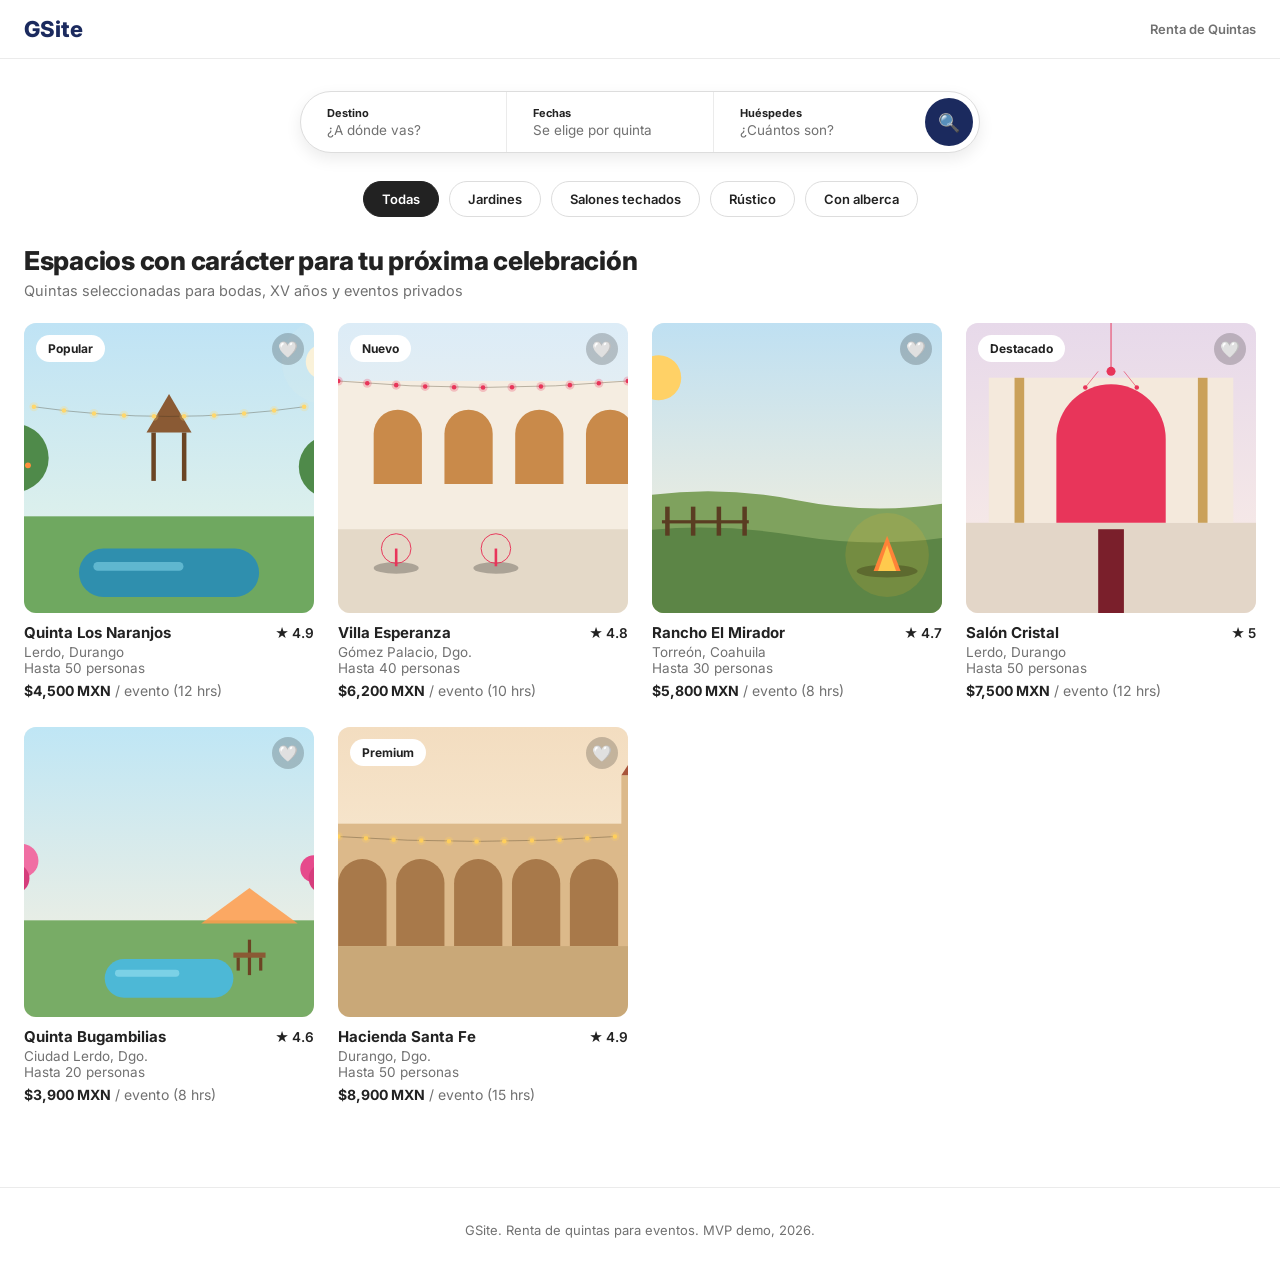
==== index.html @ a61a9512 "Add files via upload" ====
<!DOCTYPE html>
<html lang="es">
<head>
<meta charset="UTF-8">
<meta name="viewport" content="width=device-width, initial-scale=1.0">
<title>GSite | Renta de Quintas para Eventos</title>
<link rel="preconnect" href="https://fonts.googleapis.com">
<link rel="preconnect" href="https://fonts.gstatic.com" crossorigin>
<link href="https://fonts.googleapis.com/css2?family=Inter:wght@400;500;600;700;800&display=swap" rel="stylesheet">
<style>
  :root{
    --bg:#FFFFFF;
    --text:#222222;
    --text-muted:#717171;
    --accent:#1B2A5E;
    --accent-dark:#101A3D;
    --line:#EBEBEB;
    --line-strong:#DDDDDD;
    --radius:12px;
    --radius-full:999px;
    --shadow-sm:0 6px 16px rgba(0,0,0,0.08);
    --shadow-lg:0 10px 30px rgba(0,0,0,0.12);
    --font:'Inter', -apple-system, sans-serif;
  }
  *{box-sizing:border-box; margin:0; padding:0;}
  body{
    font-family:var(--font);
    color:var(--text);
    background:var(--bg);
    -webkit-font-smoothing:antialiased;
  }
  img{display:block; width:100%; object-fit:cover; background:#F2F2F2;}
  button{font-family:inherit; cursor:pointer; border:none; background:none; transition:all 0.2s ease;}
  a{text-decoration:none; color:inherit;}
  input,select{font-family:inherit;}

  /* ---------- HEADER ---------- */
  header{
    position:sticky; top:0; z-index:50;
    background:rgba(255,255,255,0.96);
    backdrop-filter:blur(8px);
    border-bottom:1px solid var(--line);
    padding:16px 24px;
    display:flex; align-items:center; justify-content:space-between;
  }
  .header-left{display:flex; align-items:center; gap:14px;}
  .back-btn{
    display:none;
    align-items:center; gap:6px;
    font-size:14px; font-weight:600;
    color:var(--text);
    padding:8px 12px;
    border-radius:var(--radius-full);
  }
  .back-btn:hover{background:#F7F7F7;}
  .back-btn.visible{display:flex;}
  .logo{
    font-size:22px; font-weight:800;
    color:var(--accent);
    cursor:pointer;
  }
  .header-actions{font-size:13px; font-weight:600; color:var(--text-muted);}

  /* ---------- SEARCH PILL (Hero) ---------- */
  .hero{padding:32px 24px 8px; display:flex; justify-content:center;}
  .search-pill{
    display:flex; align-items:stretch;
    background:var(--bg);
    border:1px solid var(--line-strong);
    border-radius:var(--radius-full);
    box-shadow:var(--shadow-sm);
    overflow:hidden;
    width:100%; max-width:680px;
    transition:box-shadow 0.2s ease;
  }
  .search-pill:hover{box-shadow:var(--shadow-lg);}
  .search-field{
    flex:1;
    display:flex; flex-direction:column; justify-content:center;
    gap:2px;
    padding:10px 26px;
    min-width:0;
  }
  .search-field + .search-field{border-left:1px solid var(--line);}
  .search-field label{font-size:11px; font-weight:700; color:var(--text);}
  .search-field input{
    border:none; outline:none; background:none;
    font-size:13.5px; color:var(--text-muted); width:100%;
  }
  .search-field input::placeholder{color:var(--text-muted);}
  .search-field .static-value{font-size:13.5px; color:var(--text-muted);}
  .search-btn{
    display:flex; align-items:center; justify-content:center;
    width:48px; height:48px;
    margin:6px;
    flex-shrink:0;
    background:var(--accent);
    color:#fff;
    border-radius:50%;
    font-size:18px;
  }
  .search-btn:hover{background:var(--accent-dark); transform:scale(1.05);}
  @media(max-width:640px){
    .search-pill{flex-direction:column; border-radius:var(--radius);}
    .search-field + .search-field{border-left:none; border-top:1px solid var(--line);}
    .search-btn{width:100%; border-radius:var(--radius); margin:8px;}
  }

  /* ---------- CATEGORY BAR ---------- */
  .category-bar{
    display:flex; gap:10px; flex-wrap:wrap; justify-content:center;
    padding:20px 24px 8px;
  }
  .chip{
    padding:9px 18px;
    border:1px solid var(--line-strong);
    border-radius:var(--radius-full);
    font-size:13px; font-weight:600;
    color:var(--text);
  }
  .chip:hover{border-color:var(--text);}
  .chip.active{background:var(--text); border-color:var(--text); color:#fff;}

  /* ---------- SUBHEADER ---------- */
  .subheader{max-width:1400px; margin:0 auto; padding:20px 24px 4px;}
  .subheader h1{font-size:26px; font-weight:800; letter-spacing:-0.01em;}
  .subheader p{color:var(--text-muted); font-size:14.5px; margin-top:6px;}

  /* ---------- CATALOG GRID ---------- */
  .catalog{
    display:grid;
    grid-template-columns:1fr;
    gap:28px 24px;
    padding:20px 24px 64px;
    max-width:1400px;
    margin:0 auto;
  }
  @media(min-width:640px){.catalog{grid-template-columns:repeat(2,1fr);}}
  @media(min-width:960px){.catalog{grid-template-columns:repeat(3,1fr);}}
  @media(min-width:1280px){.catalog{grid-template-columns:repeat(4,1fr);}}
  .empty-state{padding:60px 24px; text-align:center; color:var(--text-muted); font-size:15px; grid-column:1/-1;}

  .card{cursor:pointer;}
  .card-img-wrap{
    position:relative;
    width:100%;
    aspect-ratio:1/1;
    overflow:hidden;
    border-radius:var(--radius);
    background:#F2F2F2;
  }
  .card-img-wrap img{width:100%; height:100%; transition:transform 0.2s ease;}
  .card:hover .card-img-wrap img{transform:scale(1.05);}
  .card:hover .card-img-wrap{box-shadow:var(--shadow-sm);}
  .card-tag{
    position:absolute; top:12px; left:12px;
    background:#fff; color:var(--text);
    font-size:12px; font-weight:700;
    padding:6px 12px;
    border-radius:var(--radius-full);
  }
  .fav-btn{
    position:absolute; top:10px; right:10px;
    width:32px; height:32px;
    border-radius:50%;
    display:flex; align-items:center; justify-content:center;
    font-size:16px;
    background:rgba(0,0,0,0.2);
    color:#fff;
  }
  .fav-btn:hover{transform:scale(1.12);}
  .fav-btn.active{color:var(--accent);}

  .card-body{padding-top:10px;}
  .card-top-row{display:flex; justify-content:space-between; align-items:baseline; gap:8px;}
  .card-name{font-size:15px; font-weight:700; color:var(--text);}
  .card-rating{display:flex; align-items:center; gap:4px; font-size:13.5px; font-weight:600; color:var(--text); flex-shrink:0;}
  .card-location{color:var(--text-muted); font-size:13.5px; margin-top:2px;}
  .card-capacity{color:var(--text-muted); font-size:13.5px;}
  .card-price{margin-top:6px; font-size:14px; color:var(--text);}
  .card-price strong{font-weight:700;}
  .card-price .duration{color:var(--text-muted); font-weight:400;}

  /* ---------- DETAIL VIEW ---------- */
  .detail-view{display:none;}
  .detail-view.active{display:block;}
  .catalog-view.hidden{display:none;}

  .detail-title-row{
    max-width:1200px; margin:24px auto 0; padding:0 24px;
    display:flex; justify-content:space-between; align-items:flex-start; gap:16px; flex-wrap:wrap;
  }
  .detail-title-row h2{font-size:28px; font-weight:800; letter-spacing:-0.01em;}
  .detail-meta{display:flex; align-items:center; gap:6px; margin-top:8px; font-size:14px; color:var(--text);}
  .detail-meta .dot{color:var(--text-muted);}
  .detail-meta .location{text-decoration:underline;}
  .detail-fav-btn{
    display:flex; align-items:center; gap:6px;
    border:none; background:none;
    text-decoration:underline;
    font-size:14px; font-weight:600;
    padding:8px 6px;
  }

  /* ---------- BENTO GALLERY (1 grande + 4 chicas) ---------- */
  .gallery{max-width:1200px; margin:18px auto 0; padding:0 24px;}
  .gallery-grid{
    display:grid;
    grid-template-columns:1fr 1fr;
    grid-template-rows:repeat(2, 1fr);
    gap:8px;
    height:460px;
  }
  .gallery-main-tile{
    grid-row:1/3; grid-column:1;
    border-radius:var(--radius) 0 0 var(--radius);
  }
  .gallery-side-grid{
    grid-row:1/3; grid-column:2;
    display:grid;
    grid-template-columns:1fr 1fr;
    grid-template-rows:1fr 1fr;
    gap:8px;
  }
  .gallery-side-grid img:nth-child(2){border-radius:0 var(--radius) 0 0;}
  .gallery-side-grid img:nth-child(4){border-radius:0 0 var(--radius) 0;}
  .gallery-grid img{width:100%; height:100%; cursor:pointer; transition:filter 0.2s ease;}
  .gallery-grid img:hover{filter:brightness(0.92);}
  @media(max-width:800px){
    .gallery-grid{
      display:flex; height:auto; aspect-ratio:4/3;
      overflow-x:auto; scroll-snap-type:x mandatory; border-radius:var(--radius);
    }
    .gallery-side-grid{display:none;}
    .gallery-main-tile{width:100%; height:100%; border-radius:var(--radius);}
  }

  /* ---------- DETAIL CONTENT (60/35) ---------- */
  .detail-content{
    max-width:1200px; margin:0 auto;
    padding:32px 24px 70px;
    display:grid;
    grid-template-columns:1fr;
    gap:36px;
  }
  @media(min-width:900px){
    .detail-content{grid-template-columns:60% 35%; justify-content:space-between; align-items:start;}
  }

  .host-line{display:flex; align-items:center; gap:12px; font-size:15px; color:var(--text); font-weight:600;}
  .host-avatar{
    width:44px; height:44px; border-radius:50%;
    background:var(--accent); color:#fff;
    display:flex; align-items:center; justify-content:center;
    font-weight:700; font-size:16px; flex-shrink:0;
  }
  .capacity-line{color:var(--text); font-size:15px; margin-top:4px;}
  .detail-info hr{border:none; border-top:1px solid var(--line); margin:24px 0;}
  .detail-info .desc{font-size:15.5px; line-height:1.7; color:var(--text);}
  .amenities{display:grid; grid-template-columns:1fr 1fr; gap:16px 20px; margin-top:24px;}
  .amenity{display:flex; align-items:center; gap:10px; font-size:14.5px; color:var(--text);}
  .amenity .icon{font-size:18px;}

  /* ---------- BOOKING PANEL (sticky) ---------- */
  .booking-card{
    background:var(--bg);
    border:1px solid var(--line-strong);
    border-radius:var(--radius);
    box-shadow:var(--shadow-lg);
    padding:24px;
    position:sticky; top:96px;
  }
  .booking-price{font-size:22px; font-weight:700; color:var(--text);}
  .booking-price span{font-size:14px; font-weight:500; color:var(--text-muted);}

  .badge-row{display:flex; flex-wrap:wrap; gap:8px; margin-top:16px;}
  .info-badge{
    display:inline-flex; align-items:center; gap:6px;
    background:#F7F7F7;
    color:var(--text);
    padding:7px 12px;
    border-radius:var(--radius-full);
    font-size:13px; font-weight:600;
  }

  .booking-section-label{
    font-size:11px; font-weight:700; letter-spacing:0.02em;
    color:var(--text);
    margin-top:22px; margin-bottom:8px;
  }

  .date-row{
    display:flex;
    border:1px solid var(--line-strong);
    border-radius:var(--radius);
    overflow:hidden;
  }
  .date-field{flex:1; display:flex; flex-direction:column; gap:2px; padding:10px 14px;}
  .date-field + .date-field{border-left:1px solid var(--line-strong);}
  .date-field label{font-size:10px; font-weight:700; color:var(--text);}
  .date-field input, .date-field select{
    background:none; border:none; padding:0;
    font-size:14px; font-family:inherit; color:var(--text); width:100%;
  }
  .date-field input:focus, .date-field select:focus{outline:none;}

  .schedule-note{
    margin-top:14px; padding:14px;
    background:#F7F7F7;
    border-radius:var(--radius);
    font-size:13px; color:var(--text); line-height:1.55;
    display:none;
  }
  .schedule-note.visible{display:block;}
  .schedule-note strong{color:var(--text);}

  .reserve-btn{
    width:100%; margin-top:20px;
    background:var(--accent);
    color:#fff;
    font-size:16px; font-weight:700;
    padding:15px;
    border-radius:var(--radius);
  }
  .reserve-btn:hover{background:var(--accent-dark); transform:translateY(-1px);}
  .reserve-note{text-align:center; margin-top:12px; font-size:12.5px; color:var(--text-muted);}

  .error-msg{color:var(--accent-dark); font-size:13px; font-weight:600; margin-top:12px; display:none;}
  .error-msg.visible{display:block;}

  .breakdown{margin-top:20px; padding-top:18px; border-top:1px solid var(--line); font-size:14px; display:none;}
  .breakdown.visible{display:block;}
  .breakdown-row{display:flex; justify-content:space-between; margin-bottom:10px; color:var(--text-muted);}
  .breakdown-row.total{
    color:var(--text); font-weight:700; font-size:16px;
    border-top:1px solid var(--line); padding-top:14px; margin-top:4px;
  }

  /* ---------- CONFIRMATION MODAL ---------- */
  .modal-overlay{
    display:none; position:fixed; inset:0;
    background:rgba(0,0,0,0.5); z-index:100;
    align-items:center; justify-content:center; padding:20px;
  }
  .modal-overlay.active{display:flex;}
  .modal{
    background:var(--bg);
    border-radius:var(--radius);
    max-width:400px; width:100%;
    padding:36px 30px; text-align:center;
    box-shadow:var(--shadow-lg);
    animation:popIn .2s ease;
  }
  @keyframes popIn{from{opacity:0; transform:scale(0.95);} to{opacity:1; transform:scale(1);}}
  .modal .check-circle{
    width:56px; height:56px; border-radius:50%;
    background:rgba(27,42,94,0.1); color:var(--accent);
    font-size:24px; display:flex; align-items:center; justify-content:center;
    margin:0 auto 18px;
  }
  .modal h3{font-size:22px; font-weight:800; margin-bottom:10px;}
  .modal p{font-size:14px; color:var(--text-muted); margin-bottom:20px; line-height:1.5;}
  .modal-summary{background:#F7F7F7; border-radius:var(--radius); padding:16px 18px; text-align:left; font-size:14px; margin-bottom:22px;}
  .modal-summary div{display:flex; justify-content:space-between; padding:5px 0; color:var(--text-muted);}
  .modal-summary div strong{color:var(--text);}
  .modal-close-btn{width:100%; background:var(--accent); color:#fff; font-weight:700; padding:14px; border-radius:var(--radius); font-size:15px;}
  .modal-close-btn:hover{background:var(--accent-dark);}

  footer{text-align:center; padding:34px 20px; color:var(--text-muted); font-size:13px; border-top:1px solid var(--line); margin-top:20px;}
</style>
</head>
<body>

<header>
  <div class="header-left">
    <button class="back-btn" id="backBtn" onclick="showCatalog()">← <span>Volver</span></button>
    <div class="logo" onclick="showCatalog()">GSite</div>
  </div>
  <div class="header-actions">Renta de Quintas</div>
</header>

<!-- ===================== CATALOG VIEW ===================== -->
<div id="catalogView" class="catalog-view">
  <div class="hero">
    <div class="search-pill">
      <div class="search-field">
        <label>Destino</label>
        <input type="text" id="searchLocation" placeholder="¿A dónde vas?">
      </div>
      <div class="search-field">
        <label>Fechas</label>
        <span class="static-value">Se elige por quinta</span>
      </div>
      <div class="search-field">
        <label>Huéspedes</label>
        <input type="number" id="searchGuests" placeholder="¿Cuántos son?" min="1">
      </div>
      <button class="search-btn" onclick="applyFilters()">🔍</button>
    </div>
  </div>

  <div class="category-bar" id="categoryBar"></div>
  <div style="text-align:center; padding:0 24px;">
    <button id="clearFiltersBtn" onclick="clearFilters()" style="display:none; font-size:13px; font-weight:600; color:var(--text-muted); text-decoration:underline; padding:4px 10px;">Limpiar filtros ✕</button>
  </div>

  <div class="subheader">
    <h1>Espacios con carácter para tu próxima celebración</h1>
    <p>Quintas seleccionadas para bodas, XV años y eventos privados</p>
  </div>

  <div class="catalog" id="catalogGrid"></div>
</div>

<!-- ===================== DETAIL VIEW ===================== -->
<div id="detailView" class="detail-view">
  <div class="detail-title-row">
    <div>
      <h2 id="detailName"></h2>
      <div class="detail-meta">
        <span id="detailRating"></span>
        <span class="dot">·</span>
        <span class="location" id="detailLocation"></span>
      </div>
    </div>
    <button class="detail-fav-btn" id="detailFavBtn" onclick="toggleFavorite(currentQuinta.id, event)">
      <span id="detailFavIcon">🤍</span> Guardar
    </button>
  </div>

  <div class="gallery">
    <div class="gallery-grid" id="galleryGrid"></div>
  </div>

  <div class="detail-content">
    <div class="detail-info">
      <div class="host-line">
        <div class="host-avatar" id="hostAvatar"></div>
        <span id="hostName"></span>
      </div>
      <div class="capacity-line" id="detailCapacity"></div>
      <hr>
      <p class="desc" id="detailDesc"></p>
      <div class="amenities" id="detailAmenities"></div>
    </div>

    <div class="booking-card">
      <div class="booking-price"><span id="bookingPriceValue"></span> <span id="bookingDurationLabel">/ evento</span></div>

      <div class="badge-row">
        <div class="info-badge" id="capacityBadge"></div>
        <div class="info-badge" id="durationBadge"></div>
      </div>

      <div class="booking-section-label">FECHA Y HORA DE ENTRADA</div>
      <div class="date-row">
        <div class="date-field">
          <label>FECHA</label>
          <input type="date" id="eventDate">
        </div>
        <div class="date-field">
          <label>ENTRADA</label>
          <select id="checkinTime">
            <option value="">Elige</option>
            <option value="09:00">9:00 am</option>
            <option value="10:00">10:00 am</option>
            <option value="11:00">11:00 am</option>
            <option value="12:00">12:00 pm</option>
            <option value="13:00">1:00 pm</option>
            <option value="14:00">2:00 pm</option>
          </select>
        </div>
      </div>

      <div class="schedule-note" id="scheduleNote"></div>

      <div class="breakdown" id="breakdown">
        <div class="breakdown-row"><span>Entrada</span><span id="breakdownEntradaValue"></span></div>
        <div class="breakdown-row"><span>Salida estimada</span><span id="breakdownSalidaValue"></span></div>
        <div class="breakdown-row"><span>Capacidad</span><span id="breakdownCapValue"></span></div>
        <div class="breakdown-row total"><span>Total</span><span id="breakdownTotalValue"></span></div>
      </div>

      <p class="error-msg" id="errorMsg"></p>

      <button class="reserve-btn" id="reserveBtn" onclick="handleReserve()">Reservar</button>
      <p class="reserve-note">No se te cobrará todavía</p>
    </div>
  </div>
</div>

<footer>GSite. Renta de quintas para eventos. MVP demo, 2026.</footer>

<!-- ===================== CONFIRMATION MODAL ===================== -->
<div class="modal-overlay" id="modalOverlay">
  <div class="modal">
    <div class="check-circle">✓</div>
    <h3>¡Solicitud enviada!</h3>
    <p>Tu solicitud de reserva fue registrada. El anfitrión confirmará la disponibilidad pronto.</p>
    <div class="modal-summary" id="modalSummary"></div>
    <button class="modal-close-btn" onclick="closeModal()">Entendido</button>
  </div>
</div>

<script>
function svgDataUri(svg){
  return "data:image/svg+xml;utf8," + encodeURIComponent(svg);
}
function svgWrap(inner){
  return `<svg xmlns="http://www.w3.org/2000/svg" viewBox="0 0 1200 900">${inner}</svg>`;
}
function skyRect(c1, c2){
  const id = "sky" + Math.random().toString(36).slice(2,8);
  return `<defs><linearGradient id="${id}" x1="0" y1="0" x2="0" y2="1">
    <stop offset="0%" stop-color="${c1}"/><stop offset="100%" stop-color="${c2}"/>
  </linearGradient></defs><rect width="1200" height="900" fill="url(#${id})"/>`;
}
function moonGlow(cx, cy, color){
  return `<circle cx="${cx}" cy="${cy}" r="130" fill="${color}" opacity="0.08"/><circle cx="${cx}" cy="${cy}" r="55" fill="${color}" opacity="0.9"/>`;
}
function stringLights(x1,y1,x2,y2,sag,color,count){
  const midX = (x1+x2)/2, midY = Math.max(y1,y2)+sag;
  let bulbs = "";
  for(let i=0;i<=count;i++){
    const t = i/count;
    const x = (1-t)*(1-t)*x1 + 2*(1-t)*t*midX + t*t*x2;
    const y = (1-t)*(1-t)*y1 + 2*(1-t)*t*midY + t*t*y2;
    bulbs += `<circle cx="${x.toFixed(1)}" cy="${y.toFixed(1)}" r="7" fill="${color}"/><circle cx="${x.toFixed(1)}" cy="${y.toFixed(1)}" r="14" fill="${color}" opacity="0.25"/>`;
  }
  return `<path d="M${x1},${y1} Q${midX},${midY} ${x2},${y2}" stroke="#3a2f1a" stroke-width="2" fill="none" opacity="0.5"/>${bulbs}`;
}
function treeCanopy(cx, baseY, scale, canopy, fruit){
  return `<rect x="${cx-6*scale}" y="${baseY-140*scale}" width="${12*scale}" height="${140*scale}" fill="#3b2a1a"/>
    <circle cx="${cx}" cy="${baseY-175*scale}" r="${92*scale}" fill="${canopy}"/>
    ${fruit ? `<circle cx="${cx-32*scale}" cy="${baseY-185*scale}" r="${8*scale}" fill="${fruit}"/>
    <circle cx="${cx+36*scale}" cy="${baseY-155*scale}" r="${8*scale}" fill="${fruit}"/>
    <circle cx="${cx+4*scale}" cy="${baseY-215*scale}" r="${8*scale}" fill="${fruit}"/>` : ""}`;
}
function poolShape(x,y,w,h,color,reflect){
  return `<rect x="${x}" y="${y}" width="${w}" height="${h}" rx="${h/2}" fill="${color}"/>
    <rect x="${x+w*0.08}" y="${y+h*0.28}" width="${w*0.5}" height="${h*0.18}" rx="${h*0.09}" fill="${reflect}" opacity="0.5"/>`;
}
function archShape(x,y,w,h,color){
  return `<path d="M${x},${y+h} L${x},${y+h*0.35} A${w/2},${w/2} 0 0 1 ${x+w},${y+h*0.35} L${x+w},${y+h} Z" fill="${color}"/>`;
}
function bougainvillea(cx,baseY){
  return `<circle cx="${cx-30}" cy="${baseY-140}" r="42" fill="#e64a8c"/>
    <circle cx="${cx+22}" cy="${baseY-165}" r="52" fill="#f06ea3"/>
    <circle cx="${cx}" cy="${baseY-110}" r="46" fill="#d63d7c"/>`;
}
function fencePost(x,y){
  return `<rect x="${x}" y="${y-90}" width="14" height="90" fill="#5a3d22"/>`;
}

function sceneGarden(p){
  return svgWrap(`${skyRect(p.sky1,p.sky2)}${moonGlow(1080,120,'#fff3d6')}
    <rect x="0" y="600" width="1200" height="300" fill="${p.ground}"/>
    ${treeCanopy(120,620,1.15,p.foliage,'#ff8f3c')}
    ${treeCanopy(1100,630,1.05,p.foliage,'#ff8f3c')}
    <polygon points="530,340 670,340 600,220" fill="#8a5a34"/>
    <rect x="545" y="340" width="14" height="150" fill="#6b4423"/>
    <rect x="640" y="340" width="14" height="150" fill="#6b4423"/>
    ${stringLights(180,260,1020,260,60,p.accent,9)}
    ${poolShape(320,700,560,150,'#2f8fae','#8fe0f2')}`);
}
function sceneElegant(p){
  return svgWrap(`${skyRect(p.sky1,p.sky2)}
    <rect x="0" y="620" width="1200" height="280" fill="${p.ground}"/>
    <rect x="140" y="180" width="920" height="460" fill="${p.wall}"/>
    ${archShape(260,260,150,240,p.window)}
    ${archShape(480,260,150,240,p.window)}
    ${archShape(700,260,150,240,p.window)}
    ${archShape(920,260,150,240,p.window)}
    <ellipse cx="330" cy="760" rx="70" ry="18" fill="#000" opacity="0.25"/>
    <circle cx="330" cy="700" r="46" fill="none" stroke="${p.accent}" stroke-width="3"/>
    <rect x="326" y="700" width="8" height="55" fill="${p.accent}"/>
    <ellipse cx="640" cy="760" rx="70" ry="18" fill="#000" opacity="0.25"/>
    <circle cx="640" cy="700" r="46" fill="none" stroke="${p.accent}" stroke-width="3"/>
    <rect x="636" y="700" width="8" height="55" fill="${p.accent}"/>
    ${stringLights(150,180,1050,180,40,p.accent,10)}`);
}
function sceneRustic(p){
  return svgWrap(`${skyRect(p.sky1,p.sky2)}
    <circle cx="170" cy="170" r="70" fill="${p.sun}"/>
    <path d="M0,560 Q300,490 600,550 T1200,530 L1200,900 L0,900 Z" fill="${p.hill1}"/>
    <path d="M0,660 Q300,610 600,660 T1200,640 L1200,900 L0,900 Z" fill="${p.hill2}"/>
    ${fencePost(190,660)}${fencePost(270,660)}${fencePost(350,660)}${fencePost(430,660)}
    <rect x="180" y="612" width="270" height="10" fill="#5a3d22"/>
    <ellipse cx="880" cy="770" rx="95" ry="20" fill="#000" opacity="0.3"/>
    <polygon points="880,660 838,770 922,770" fill="#ff7a3c"/>
    <polygon points="880,690 852,770 908,770" fill="#ffce54"/>
    <circle cx="880" cy="720" r="130" fill="${p.accent}" opacity="0.15"/>`);
}
function sceneLuxury(p){
  return svgWrap(`${skyRect(p.sky1,p.sky2)}
    <rect x="0" y="620" width="1200" height="280" fill="${p.ground}"/>
    <rect x="220" y="170" width="760" height="450" fill="${p.wall}"/>
    ${archShape(430,220,340,400,p.accent)}
    <rect x="300" y="170" width="30" height="450" fill="${p.col}"/>
    <rect x="870" y="170" width="30" height="450" fill="${p.col}"/>
    <line x1="600" y1="0" x2="600" y2="140" stroke="${p.accent}" stroke-width="3"/>
    <circle cx="600" cy="150" r="14" fill="${p.accent}"/>
    <line x1="560" y1="150" x2="520" y2="200" stroke="${p.accent}" stroke-width="2"/><circle cx="520" cy="200" r="7" fill="${p.accent}"/>
    <line x1="640" y1="150" x2="680" y2="200" stroke="${p.accent}" stroke-width="2"/><circle cx="680" cy="200" r="7" fill="${p.accent}"/>
    <rect x="560" y="640" width="80" height="260" fill="#7a1f2b"/>`);
}
function sceneFamily(p){
  return svgWrap(`${skyRect(p.sky1,p.sky2)}
    <rect x="0" y="600" width="1200" height="300" fill="${p.ground}"/>
    ${bougainvillea(120,580)}${bougainvillea(1080,580)}
    ${poolShape(400,720,400,120,'#4db8d6','#a9ecf7')}
    <rect x="845" y="660" width="10" height="110" fill="#6b4423"/>
    <polygon points="700,610 1000,610 850,500" fill="${p.accent}" opacity="0.85"/>
    <rect x="800" y="700" width="100" height="16" fill="#8a5a34"/>
    <rect x="810" y="716" width="10" height="40" fill="#6b4423"/><rect x="880" y="716" width="10" height="40" fill="#6b4423"/>`);
}
function sceneHacienda(p){
  return svgWrap(`${skyRect(p.sky1,p.sky2)}
    <rect x="0" y="640" width="1200" height="260" fill="${p.ground}"/>
    <rect x="100" y="300" width="1000" height="380" fill="${p.wall}"/>
    ${archShape(150,380,150,300,p.archColor)}
    ${archShape(330,380,150,300,p.archColor)}
    ${archShape(510,380,150,300,p.archColor)}
    ${archShape(690,380,150,300,p.archColor)}
    ${archShape(870,380,150,300,p.archColor)}
    <rect x="1030" y="150" width="90" height="250" fill="${p.wall}"/>
    <polygon points="1030,150 1120,150 1075,80" fill="${p.roof}"/>
    <circle cx="1075" cy="200" r="14" fill="#2a1a10"/>
    ${stringLights(150,340,1010,340,30,p.accent,10)}`);
}

function makeImages(sceneFn, palettes){
  return palettes.map(p => svgDataUri(sceneFn(p)));
}

const gardenImgs = makeImages(sceneGarden, [
  {sky1:'#bfe3f5', sky2:'#eaf6e8', ground:'#6fa860', foliage:'#4f8a4a', accent:'#ffd76b'},
  {sky1:'#a9d8f0', sky2:'#f2f7e4', ground:'#79b168', foliage:'#5a9552', accent:'#ffcf5c'},
  {sky1:'#cfeafb', sky2:'#fdf6e3', ground:'#6aa25b', foliage:'#4c8347', accent:'#ffd76b'}
]);
const elegantImgs = makeImages(sceneElegant, [
  {sky1:'#dcecf7', sky2:'#fbf3e6', ground:'#e4d9c8', wall:'#f5ede1', window:'#c98a4a', accent:'#e8355a'},
  {sky1:'#cfe6f5', sky2:'#fbeee0', ground:'#ded1bd', wall:'#f0e6d6', window:'#b97a3e', accent:'#e8355a'}
]);
const rusticImgs = makeImages(sceneRustic, [
  {sky1:'#bfe0f2', sky2:'#fdf1d8', sun:'#ffd166', hill1:'#7fa25e', hill2:'#5c8546', accent:'#ffb627'},
  {sky1:'#a9d4ec', sky2:'#fde4c7', sun:'#ffb347', hill1:'#88a865', hill2:'#658c4d', accent:'#ff9d4d'},
  {sky1:'#cfe9f7', sky2:'#fff0d9', sun:'#ffdf91', hill1:'#769c54', hill2:'#547c3f', accent:'#ffcf5c'}
]);
const luxuryImgs = makeImages(sceneLuxury, [
  {sky1:'#e7d9ea', sky2:'#fbeee6', ground:'#e3d6c8', wall:'#f4e9dc', col:'#caa15a', accent:'#e8355a'},
  {sky1:'#ecdcf0', sky2:'#fcefe4', ground:'#e8dccf', wall:'#f6ede0', col:'#d1aa63', accent:'#e8355a'}
]);
const familyImgs = makeImages(sceneFamily, [
  {sky1:'#bfe6f5', sky2:'#fbf1de', ground:'#78ac66', accent:'#ff9d4d'},
  {sky1:'#d7ecf7', sky2:'#fdeee0', ground:'#82b56f', accent:'#ff7fa3'}
]);
const haciendaImgs = makeImages(sceneHacienda, [
  {sky1:'#f3ddc0', sky2:'#fbf1de', ground:'#c9a878', wall:'#dcb98a', archColor:'#a8794a', roof:'#a8543a', accent:'#ffcf5c'},
  {sky1:'#f6e6ca', sky2:'#fcf4e4', ground:'#c2a072', wall:'#d4ae7e', archColor:'#9c6f43', roof:'#994c33', accent:'#ffb84d'},
  {sky1:'#eed6e6', sky2:'#faeee1', ground:'#bd9d70', wall:'#cfa878', archColor:'#93683f', roof:'#8f472f', accent:'#ffd76b'}
]);

const quintas = [
  {
    id: 1,
    name: "Quinta Los Naranjos",
    host: "Familia Ramírez",
    category: ["jardin","alberca"],
    location: "Lerdo, Durango",
    price: 4500,
    capacity: 50,
    hours: 12,
    rating: 4.9,
    tag: "Popular",
    description: "Amplio jardín con alberca, palapa techada y capacidad para grandes celebraciones. Ideal para bodas, XV años y eventos corporativos al aire libre.",
    amenities: ["🏊 Alberca", "🎶 Sonido incluido", "🅿️ Estacionamiento", "🔥 Asador", "💡 Iluminación nocturna", "🚻 Baños dobles"],
    images: gardenImgs
  },
  {
    id: 2,
    name: "Villa Esperanza",
    host: "Anfitriona Lucía Torres",
    category: ["salon"],
    location: "Gómez Palacio, Dgo.",
    price: 6200,
    capacity: 40,
    hours: 10,
    rating: 4.8,
    tag: "Nuevo",
    description: "Salón techado con aire acondicionado, terraza exterior y cocina equipada. Perfecta para eventos formales durante todo el año.",
    amenities: ["❄️ A/C", "🍽️ Cocina equipada", "🅿️ Estacionamiento amplio", "🎤 Área de DJ", "🌳 Jardín", "🛡️ Seguridad"],
    images: elegantImgs
  },
  {
    id: 3,
    name: "Rancho El Mirador",
    host: "Familia Delgado",
    category: ["rustico"],
    location: "Torreón, Coahuila",
    price: 5800,
    capacity: 30,
    hours: 8,
    rating: 4.7,
    tag: "",
    description: "Espacio rústico rodeado de naturaleza, ideal para eventos temáticos campiranos. Cuenta con área de juegos infantiles y fogatero.",
    amenities: ["🐎 Área rústica", "👶 Juegos infantiles", "🔥 Fogatero", "🅿️ Estacionamiento", "🚻 Baños"],
    images: rusticImgs
  },
  {
    id: 4,
    name: "Salón Cristal",
    host: "Grupo Cristal Eventos",
    category: ["salon"],
    location: "Lerdo, Durango",
    price: 7500,
    capacity: 50,
    hours: 12,
    rating: 5.0,
    tag: "Destacado",
    description: "Salón de eventos de lujo con decoración elegante, capacidad para grupos grandes y servicio de valet parking disponible.",
    amenities: ["💎 Decoración incluida", "🚗 Valet parking", "❄️ A/C", "🎶 Sonido profesional", "🍾 Barra de bebidas"],
    images: luxuryImgs
  },
  {
    id: 5,
    name: "Quinta Bugambilias",
    host: "Anfitriona Marisol Peña",
    category: ["jardin","alberca"],
    location: "Ciudad Lerdo, Dgo.",
    price: 3900,
    capacity: 20,
    hours: 8,
    rating: 4.6,
    tag: "",
    description: "Ambiente familiar con amplio patio, alberca chica para niños y zona de asadores. Excelente para reuniones familiares y cumpleaños.",
    amenities: ["🏊 Alberca infantil", "🔥 Asadores", "🅿️ Estacionamiento", "🌳 Áreas verdes", "🚻 Baños"],
    images: familyImgs
  },
  {
    id: 6,
    name: "Hacienda Santa Fe",
    host: "Familia Santa Fe",
    category: ["jardin","salon"],
    location: "Durango, Dgo.",
    price: 8900,
    capacity: 50,
    hours: 15,
    rating: 4.9,
    tag: "Premium",
    description: "Hacienda histórica restaurada con jardines extensos, terraza panorámica y capacidad para eventos de gran escala.",
    amenities: ["🏛️ Arquitectura histórica", "🌅 Terraza panorámica", "🅿️ Estacionamiento VIP", "🎉 Salón principal", "🍽️ Servicio de banquetes"],
    images: haciendaImgs
  }
];
let currentQuinta = null;
let favorites = new Set();
let activeCategory = "todas";

const money = (n) => "$" + n.toLocaleString("es-MX") + " MXN";

const categories = [
  {key:"todas", label:"Todas"},
  {key:"jardin", label:"Jardines"},
  {key:"salon", label:"Salones techados"},
  {key:"rustico", label:"Rústico"},
  {key:"alberca", label:"Con alberca"}
];

/* ---------------- CATEGORY BAR ---------------- */
function renderCategoryBar(){
  const bar = document.getElementById("categoryBar");
  bar.innerHTML = categories.map(c => `
    <button class="chip ${c.key === activeCategory ? "active" : ""}" onclick="setCategory('${c.key}')">${c.label}</button>
  `).join("");
}

function setCategory(key){
  activeCategory = key;
  renderCategoryBar();
  renderCatalog();
}

function applyFilters(){
  renderCatalog();
}

function clearFilters(){
  document.getElementById("searchLocation").value = "";
  document.getElementById("searchGuests").value = "";
  activeCategory = "todas";
  renderCategoryBar();
  renderCatalog();
}

function updateClearFiltersVisibility(){
  const hasFilters =
    document.getElementById("searchLocation").value.trim() !== "" ||
    document.getElementById("searchGuests").value.trim() !== "" ||
    activeCategory !== "todas";
  document.getElementById("clearFiltersBtn").style.display = hasFilters ? "inline-block" : "none";
}

document.getElementById("searchLocation").addEventListener("input", applyFilters);
document.getElementById("searchGuests").addEventListener("input", applyFilters);

function getFilteredQuintas(){
  const locationQuery = document.getElementById("searchLocation").value.trim().toLowerCase();
  const guestsQuery = parseInt(document.getElementById("searchGuests").value, 10);

  return quintas.filter(q => {
    if (activeCategory !== "todas" && !q.category.includes(activeCategory)) return false;
    if (locationQuery && !q.location.toLowerCase().includes(locationQuery) && !q.name.toLowerCase().includes(locationQuery)) return false;
    if (guestsQuery && !isNaN(guestsQuery) && q.capacity < guestsQuery) return false;
    return true;
  });
}

/* ---------------- FAVORITES ---------------- */
function toggleFavorite(id, evt){
  if (evt) evt.stopPropagation();
  if (favorites.has(id)) favorites.delete(id);
  else favorites.add(id);
  renderCatalog();
  if (currentQuinta && currentQuinta.id === id) updateFavIcon();
}

function updateFavIcon(){
  document.getElementById("detailFavIcon").textContent = favorites.has(currentQuinta.id) ? "❤️" : "🤍";
}

/* ---------------- RENDER CATALOG ---------------- */
function renderCatalog(){
  updateClearFiltersVisibility();
  const grid = document.getElementById("catalogGrid");
  const list = getFilteredQuintas();

  if (list.length === 0){
    grid.innerHTML = `<div class="empty-state">No encontramos quintas con esos filtros. Prueba con otra búsqueda.</div>`;
    return;
  }

  grid.innerHTML = list.map(q => `
    <div class="card" onclick="openDetail(${q.id})">
      <div class="card-img-wrap">
        <img src="${q.images[0]}" alt="${q.name}">
        ${q.tag ? `<span class="card-tag">${q.tag}</span>` : ""}
        <button class="fav-btn ${favorites.has(q.id) ? "active" : ""}" onclick="toggleFavorite(${q.id}, event)">${favorites.has(q.id) ? "❤️" : "🤍"}</button>
      </div>
      <div class="card-body">
        <div class="card-top-row">
          <div class="card-name">${q.name}</div>
          <div class="card-rating">★ ${q.rating}</div>
        </div>
        <div class="card-location">${q.location}</div>
        <div class="card-capacity">Hasta ${q.capacity} personas</div>
        <div class="card-price"><strong>${money(q.price)}</strong> <span class="duration">/ evento (${q.hours} hrs)</span></div>
      </div>
    </div>
  `).join("");
}

/* ---------------- VIEW SWITCHING ---------------- */
function showCatalog(){
  document.getElementById("catalogView").classList.remove("hidden");
  document.getElementById("detailView").classList.remove("active");
  document.getElementById("backBtn").classList.remove("visible");
  window.scrollTo(0,0);
}

function openDetail(id){
  currentQuinta = quintas.find(q => q.id === id);

  document.getElementById("catalogView").classList.add("hidden");
  document.getElementById("detailView").classList.add("active");
  document.getElementById("backBtn").classList.add("visible");
  window.scrollTo(0,0);

  document.getElementById("detailName").textContent = currentQuinta.name;
  document.getElementById("detailRating").textContent = "★ " + currentQuinta.rating;
  document.getElementById("detailLocation").textContent = currentQuinta.location;
  document.getElementById("detailCapacity").textContent = "👥 Capacidad máxima: " + currentQuinta.capacity + " personas";
  document.getElementById("detailDesc").textContent = currentQuinta.description;
  document.getElementById("bookingPriceValue").textContent = money(currentQuinta.price);
  document.getElementById("capacityBadge").textContent = "👥 " + currentQuinta.capacity + " personas";
  document.getElementById("durationBadge").textContent = "⏱️ Renta de " + currentQuinta.hours + " horas";
  document.getElementById("hostName").textContent = "Anfitrión: " + currentQuinta.host;
  document.getElementById("hostAvatar").textContent = currentQuinta.host.charAt(0);
  updateFavIcon();

  document.getElementById("detailAmenities").innerHTML = currentQuinta.amenities.map(a => {
    const parts = a.split(" ");
    const icon = parts[0];
    const label = parts.slice(1).join(" ");
    return `<div class="amenity"><span class="icon">${icon}</span><span>${label}</span></div>`;
  }).join("");

  renderGallery();
  resetBookingForm();
}

/* ---------------- BENTO GALLERY (1 grande + 4 chicas) ---------------- */
function renderGallery(){
  const imgs = currentQuinta.images;
  // Repetimos las fotos disponibles (2-3) para llenar las 5 celdas del bento grid
  const tiles = [0,1,2,3,4].map(i => imgs[i % imgs.length]);

  document.getElementById("galleryGrid").innerHTML = `
    <img class="gallery-main-tile" src="${tiles[0]}" alt="${currentQuinta.name} - foto principal">
    <div class="gallery-side-grid">
      <img src="${tiles[1]}" alt="${currentQuinta.name} - foto 2">
      <img src="${tiles[2]}" alt="${currentQuinta.name} - foto 3">
      <img src="${tiles[3]}" alt="${currentQuinta.name} - foto 4">
      <img src="${tiles[4]}" alt="${currentQuinta.name} - foto 5">
    </div>
  `;
}

/* ---------------- BOOKING FORM ---------------- */
function resetBookingForm(){
  document.getElementById("eventDate").value = "";
  document.getElementById("checkinTime").value = "";
  document.getElementById("breakdown").classList.remove("visible");
  document.getElementById("scheduleNote").classList.remove("visible");
  document.getElementById("errorMsg").classList.remove("visible");
  document.getElementById("bookingDurationLabel").textContent = `/ evento (${currentQuinta.hours} hrs)`;

  const today = new Date().toISOString().split("T")[0];
  document.getElementById("eventDate").min = today;
}

document.getElementById("eventDate").addEventListener("change", updateBreakdown);
document.getElementById("checkinTime").addEventListener("change", updateBreakdown);

/* La renta no es por noche, es por un bloque fijo de horas que
   depende de cada quinta (currentQuinta.hours). A partir de la
   fecha + hora de entrada calculamos la hora de salida. */
function getExitDateTime(){
  const dateVal = document.getElementById("eventDate").value;
  const timeVal = document.getElementById("checkinTime").value;
  if (!dateVal || !timeVal) return null;

  const entry = new Date(dateVal + "T" + timeVal + ":00");
  const exit = new Date(entry.getTime() + currentQuinta.hours * 60 * 60 * 1000);
  return { entry, exit };
}

function updateBreakdown(){
  const range = getExitDateTime();
  const breakdownEl = document.getElementById("breakdown");
  const noteEl = document.getElementById("scheduleNote");
  const errorEl = document.getElementById("errorMsg");
  errorEl.classList.remove("visible");

  if (range){
    const { entry, exit } = range;
    const crossesDay = exit.getDate() !== entry.getDate() || exit.getMonth() !== entry.getMonth();

    noteEl.innerHTML = `Entras el <strong>${formatDate(document.getElementById("eventDate").value)}</strong> a las <strong>${formatTime(entry)}</strong> y tendrías que salir a las <strong>${formatTime(exit)}</strong>${crossesDay ? " del día siguiente" : ""} (renta de ${currentQuinta.hours} horas).`;
    noteEl.classList.add("visible");

    document.getElementById("breakdownEntradaValue").textContent = `${formatDate(document.getElementById("eventDate").value)}, ${formatTime(entry)}`;
    document.getElementById("breakdownSalidaValue").textContent = `${formatTime(exit)}${crossesDay ? " (+1 día)" : ""}`;
    document.getElementById("breakdownCapValue").textContent = `${currentQuinta.capacity} personas`;
    document.getElementById("breakdownTotalValue").textContent = money(currentQuinta.price);
    breakdownEl.classList.add("visible");
  } else {
    breakdownEl.classList.remove("visible");
    noteEl.classList.remove("visible");
  }
}

function handleReserve(){
  const range = getExitDateTime();
  const errorEl = document.getElementById("errorMsg");

  if (!range){
    errorEl.textContent = "Selecciona la fecha del evento y la hora de entrada.";
    errorEl.classList.add("visible");
    return;
  }

  errorEl.classList.remove("visible");
  const { entry, exit } = range;
  const crossesDay = exit.getDate() !== entry.getDate() || exit.getMonth() !== entry.getMonth();

  document.getElementById("modalSummary").innerHTML = `
    <div><span>Quinta</span><strong>${currentQuinta.name}</strong></div>
    <div><span>Capacidad</span><strong>${currentQuinta.capacity} personas</strong></div>
    <div><span>Fecha</span><strong>${formatDate(document.getElementById("eventDate").value)}</strong></div>
    <div><span>Entrada</span><strong>${formatTime(entry)}</strong></div>
    <div><span>Salida</span><strong>${formatTime(exit)}${crossesDay ? " (+1 día)" : ""}</strong></div>
    <div><span>Duración</span><strong>${currentQuinta.hours} horas</strong></div>
    <div><span>Total</span><strong>${money(currentQuinta.price)}</strong></div>
  `;
  document.getElementById("modalOverlay").classList.add("active");
}

function formatDate(dateStr){
  const d = new Date(dateStr + "T00:00:00");
  return d.toLocaleDateString("es-MX", { day: "numeric", month: "short", year: "numeric" });
}

function formatTime(date){
  return date.toLocaleTimeString("es-MX", { hour: "numeric", minute: "2-digit", hour12: true });
}

function closeModal(){
  document.getElementById("modalOverlay").classList.remove("active");
}

/* ---------------- INIT ---------------- */
renderCategoryBar();
renderCatalog();
</script>

</body>
</html>
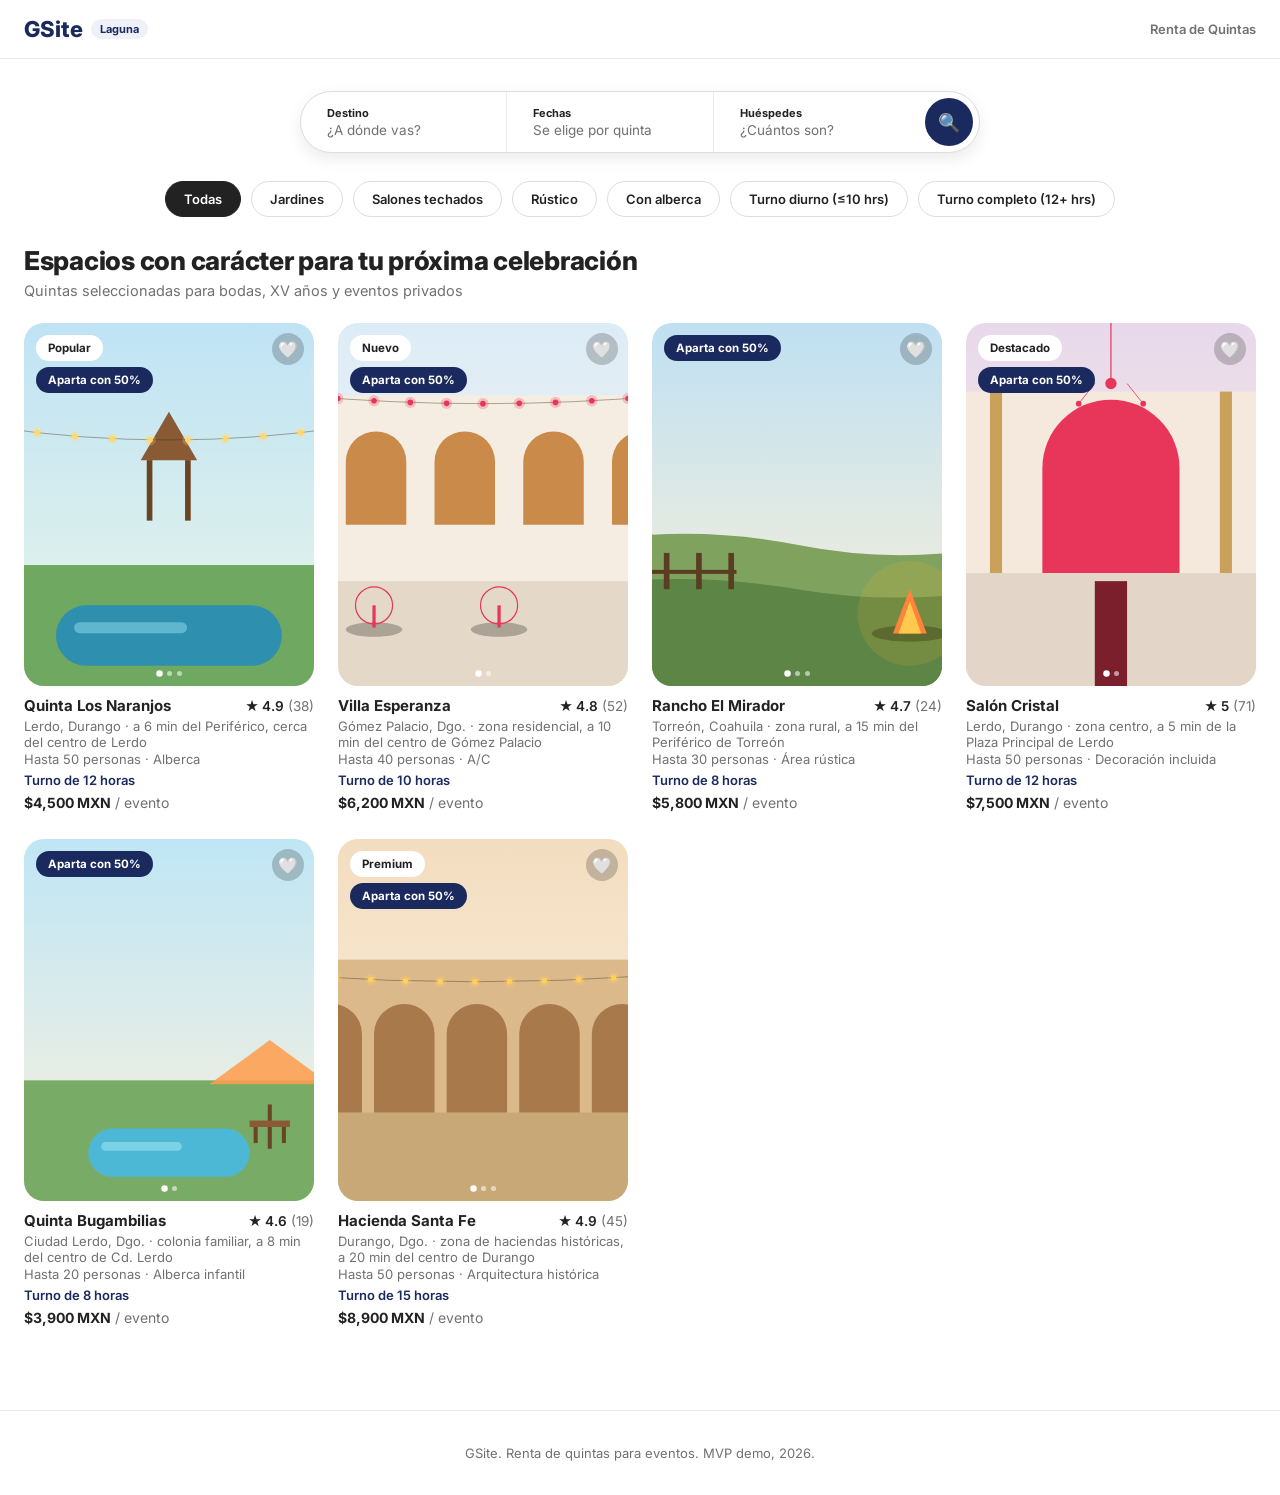
==== commit 11c8a67f: "Add files via upload" ====
--- a/index.html
+++ b/index.html
@@ -16,7 +16,7 @@
     --accent-dark:#101A3D;
     --line:#EBEBEB;
     --line-strong:#DDDDDD;
-    --radius:12px;
+    --radius:20px;
     --radius-full:999px;
     --shadow-sm:0 6px 16px rgba(0,0,0,0.08);
     --shadow-lg:0 10px 30px rgba(0,0,0,0.12);
@@ -58,6 +58,14 @@
     font-size:22px; font-weight:800;
     color:var(--accent);
     cursor:pointer;
+    display:flex; align-items:center; gap:8px;
+  }
+  .logo-tag{
+    font-size:11px; font-weight:700;
+    color:var(--accent);
+    background:#EEF1F8;
+    padding:3px 9px;
+    border-radius:var(--radius-full);
   }
   .header-actions{font-size:13px; font-weight:600; color:var(--text-muted);}
 
@@ -144,7 +152,7 @@
   .card-img-wrap{
     position:relative;
     width:100%;
-    aspect-ratio:1/1;
+    aspect-ratio:4/5;
     overflow:hidden;
     border-radius:var(--radius);
     background:#F2F2F2;
@@ -152,15 +160,19 @@
   .card-img-wrap img{width:100%; height:100%; transition:transform 0.2s ease;}
   .card:hover .card-img-wrap img{transform:scale(1.05);}
   .card:hover .card-img-wrap{box-shadow:var(--shadow-sm);}
+  .card-badges{
+    position:absolute; top:12px; left:12px; z-index:2;
+    display:flex; flex-direction:column; gap:6px; align-items:flex-start;
+  }
   .card-tag{
-    position:absolute; top:12px; left:12px;
     background:#fff; color:var(--text);
-    font-size:12px; font-weight:700;
+    font-size:11.5px; font-weight:700;
     padding:6px 12px;
     border-radius:var(--radius-full);
   }
+  .card-tag-deposit{background:var(--accent); color:#fff;}
   .fav-btn{
-    position:absolute; top:10px; right:10px;
+    position:absolute; top:10px; right:10px; z-index:2;
     width:32px; height:32px;
     border-radius:50%;
     display:flex; align-items:center; justify-content:center;
@@ -171,12 +183,28 @@
   .fav-btn:hover{transform:scale(1.12);}
   .fav-btn.active{color:var(--accent);}
 
+  .card-dots{
+    position:absolute; bottom:10px; left:0; right:0; z-index:2;
+    display:flex; justify-content:center; gap:5px;
+  }
+  .card-dots .dot{
+    width:5px; height:5px; border-radius:50%;
+    background:rgba(255,255,255,0.55);
+    transition:background 0.15s ease, transform 0.15s ease;
+  }
+  .card-dots .dot.active{background:#fff; transform:scale(1.3);}
+
   .card-body{padding-top:10px;}
   .card-top-row{display:flex; justify-content:space-between; align-items:baseline; gap:8px;}
   .card-name{font-size:15px; font-weight:700; color:var(--text);}
   .card-rating{display:flex; align-items:center; gap:4px; font-size:13.5px; font-weight:600; color:var(--text); flex-shrink:0;}
-  .card-location{color:var(--text-muted); font-size:13.5px; margin-top:2px;}
-  .card-capacity{color:var(--text-muted); font-size:13.5px;}
+  .card-rating .count{color:var(--text-muted); font-weight:400;}
+  .card-location{color:var(--text-muted); font-size:13px; margin-top:3px;}
+  .card-capacity{color:var(--text-muted); font-size:13px; margin-top:1px;}
+  .card-turno{
+    color:var(--accent); font-size:13px; font-weight:600;
+    margin-top:5px;
+  }
   .card-price{margin-top:6px; font-size:14px; color:var(--text);}
   .card-price strong{font-weight:700;}
   .card-price .duration{color:var(--text-muted); font-weight:400;}
@@ -202,37 +230,49 @@
     padding:8px 6px;
   }
 
-  /* ---------- BENTO GALLERY (1 grande + 4 chicas) ---------- */
+  /* ---------- GALLERY (foto grande + miniaturas) ---------- */
   .gallery{max-width:1200px; margin:18px auto 0; padding:0 24px;}
-  .gallery-grid{
-    display:grid;
-    grid-template-columns:1fr 1fr;
-    grid-template-rows:repeat(2, 1fr);
-    gap:8px;
-    height:460px;
-  }
-  .gallery-main-tile{
-    grid-row:1/3; grid-column:1;
-    border-radius:var(--radius) 0 0 var(--radius);
-  }
-  .gallery-side-grid{
-    grid-row:1/3; grid-column:2;
-    display:grid;
-    grid-template-columns:1fr 1fr;
-    grid-template-rows:1fr 1fr;
-    gap:8px;
-  }
-  .gallery-side-grid img:nth-child(2){border-radius:0 var(--radius) 0 0;}
-  .gallery-side-grid img:nth-child(4){border-radius:0 0 var(--radius) 0;}
-  .gallery-grid img{width:100%; height:100%; cursor:pointer; transition:filter 0.2s ease;}
-  .gallery-grid img:hover{filter:brightness(0.92);}
-  @media(max-width:800px){
-    .gallery-grid{
-      display:flex; height:auto; aspect-ratio:4/3;
-      overflow-x:auto; scroll-snap-type:x mandatory; border-radius:var(--radius);
-    }
-    .gallery-side-grid{display:none;}
-    .gallery-main-tile{width:100%; height:100%; border-radius:var(--radius);}
+  .gallery-main-photo{
+    position:relative;
+    width:100%;
+    aspect-ratio:16/9;
+    overflow:hidden;
+    border-radius:28px;
+    background:#F2F2F2;
+  }
+  .gallery-main-photo img{width:100%; height:100%; transition:transform 0.3s ease;}
+  .photo-badge{
+    position:absolute; z-index:2;
+    background:rgba(255,255,255,0.94);
+    color:var(--text);
+    font-size:12px; font-weight:700;
+    padding:7px 13px;
+    border-radius:var(--radius-full);
+  }
+  .photo-badge-host{top:16px; left:16px;}
+  .photo-badge-capacity{bottom:16px; left:16px; background:rgba(0,0,0,0.55); color:#fff;}
+  .photo-counter{
+    position:absolute; bottom:16px; right:16px; z-index:2;
+    background:rgba(0,0,0,0.55); color:#fff;
+    font-size:12px; font-weight:600;
+    padding:6px 12px;
+    border-radius:var(--radius-full);
+  }
+  .gallery-thumbs{
+    display:flex; gap:10px; margin-top:12px;
+    overflow-x:auto;
+  }
+  .gallery-thumbs img{
+    width:88px; height:66px; flex-shrink:0;
+    border-radius:14px;
+    cursor:pointer;
+    opacity:0.55;
+    transition:opacity 0.2s ease, transform 0.2s ease;
+  }
+  .gallery-thumbs img:hover{opacity:0.85;}
+  .gallery-thumbs img.active{opacity:1; transform:scale(1.03);}
+  @media(max-width:700px){
+    .gallery-main-photo{aspect-ratio:4/3; border-radius:20px;}
   }
 
   /* ---------- DETAIL CONTENT (60/35) ---------- */
@@ -254,12 +294,40 @@
     display:flex; align-items:center; justify-content:center;
     font-weight:700; font-size:16px; flex-shrink:0;
   }
+  .host-sub{font-size:13px; color:var(--text-muted); font-weight:400; margin-top:2px;}
+  .verified-badge{color:var(--accent); font-weight:700;}
   .capacity-line{color:var(--text); font-size:15px; margin-top:4px;}
   .detail-info hr{border:none; border-top:1px solid var(--line); margin:24px 0;}
   .detail-info .desc{font-size:15.5px; line-height:1.7; color:var(--text);}
-  .amenities{display:grid; grid-template-columns:1fr 1fr; gap:16px 20px; margin-top:24px;}
+
+  .specs-row{display:flex; flex-wrap:wrap; gap:8px; margin-top:16px;}
+  .spec-pill{
+    background:#F7F7F7; color:var(--text);
+    font-size:12.5px; font-weight:600;
+    padding:7px 13px;
+    border-radius:var(--radius-full);
+  }
+
+  .section-title{font-size:16px; font-weight:800; margin-bottom:12px;}
+  .amenities-header{display:flex; justify-content:space-between; align-items:baseline; margin-top:24px;}
+  .amenities-count{font-size:13px; color:var(--text-muted); font-weight:600;}
+  .amenities{display:grid; grid-template-columns:1fr 1fr; gap:16px 20px; margin-top:16px;}
   .amenity{display:flex; align-items:center; gap:10px; font-size:14.5px; color:var(--text);}
   .amenity .icon{font-size:18px;}
+
+  .rules-box{
+    background:#F7F7F7;
+    border-radius:20px;
+    padding:18px 20px;
+  }
+  .rule-item{display:flex; gap:10px; font-size:13.5px; color:var(--text); line-height:1.5;}
+  .rule-item + .rule-item{margin-top:10px;}
+  .rule-item .icon{flex-shrink:0;}
+  .rules-note{font-size:11.5px; color:var(--text-muted); margin-top:12px; line-height:1.5;}
+
+  .location-note{font-size:14.5px; color:var(--text-muted); margin-bottom:14px;}
+  .map-embed{border-radius:20px; overflow:hidden; border:1px solid var(--line);}
+  .map-embed iframe{width:100%; height:220px; border:none; display:block;}
 
   /* ---------- BOOKING PANEL (sticky) ---------- */
   .booking-card{
@@ -291,23 +359,21 @@
 
   .date-row{
     display:flex;
-    border:1px solid var(--line-strong);
-    border-radius:var(--radius);
-    overflow:hidden;
-  }
-  .date-field{flex:1; display:flex; flex-direction:column; gap:2px; padding:10px 14px;}
-  .date-field + .date-field{border-left:1px solid var(--line-strong);}
-  .date-field label{font-size:10px; font-weight:700; color:var(--text);}
+    gap:20px;
+  }
+  .date-field{flex:1; display:flex; flex-direction:column; gap:6px; padding:0;}
+  .date-field label{font-size:10px; font-weight:700; color:var(--text-muted); letter-spacing:0.03em; text-transform:uppercase;}
   .date-field input, .date-field select{
-    background:none; border:none; padding:0;
+    background:none; border:none; border-bottom:1.5px solid var(--line-strong); padding:0 0 8px;
     font-size:14px; font-family:inherit; color:var(--text); width:100%;
-  }
-  .date-field input:focus, .date-field select:focus{outline:none;}
+    transition:border-color 0.2s ease;
+  }
+  .date-field input:focus, .date-field select:focus{outline:none; border-bottom-color:var(--accent);}
 
   .schedule-note{
-    margin-top:14px; padding:14px;
+    margin-top:16px; padding:14px 16px;
     background:#F7F7F7;
-    border-radius:var(--radius);
+    border-radius:16px;
     font-size:13px; color:var(--text); line-height:1.55;
     display:none;
   }
@@ -320,7 +386,7 @@
     color:#fff;
     font-size:16px; font-weight:700;
     padding:15px;
-    border-radius:var(--radius);
+    border-radius:var(--radius-full);
   }
   .reserve-btn:hover{background:var(--accent-dark); transform:translateY(-1px);}
   .reserve-note{text-align:center; margin-top:12px; font-size:12.5px; color:var(--text-muted);}
@@ -363,18 +429,42 @@
   .modal-summary{background:#F7F7F7; border-radius:var(--radius); padding:16px 18px; text-align:left; font-size:14px; margin-bottom:22px;}
   .modal-summary div{display:flex; justify-content:space-between; padding:5px 0; color:var(--text-muted);}
   .modal-summary div strong{color:var(--text);}
-  .modal-close-btn{width:100%; background:var(--accent); color:#fff; font-weight:700; padding:14px; border-radius:var(--radius); font-size:15px;}
+  .modal-close-btn{width:100%; background:var(--accent); color:#fff; font-weight:700; padding:14px; border-radius:var(--radius-full); font-size:15px;}
   .modal-close-btn:hover{background:var(--accent-dark);}
 
   footer{text-align:center; padding:34px 20px; color:var(--text-muted); font-size:13px; border-top:1px solid var(--line); margin-top:20px;}
+
+  /* ---------- LOADING SCREEN ---------- */
+  #loadingScreen{
+    position:fixed; inset:0; z-index:9999;
+    background:var(--bg);
+    display:flex; align-items:center; justify-content:center;
+    transition:opacity 0.6s ease, visibility 0.6s ease;
+  }
+  #loadingScreen.hide{opacity:0; visibility:hidden; pointer-events:none;}
+  .loading-logo{
+    font-size:42px; font-weight:800;
+    color:var(--accent);
+    letter-spacing:-0.01em;
+    animation:loadingPulse 1.4s ease-in-out infinite;
+  }
+  @keyframes loadingPulse{
+    0%, 100%{opacity:1; transform:scale(1);}
+    50%{opacity:0.5; transform:scale(0.97);}
+  }
 </style>
 </head>
 <body>
 
+<div id="loadingScreen">
+  <div class="loading-logo">GSite</div>
+</div>
+
+
 <header>
   <div class="header-left">
     <button class="back-btn" id="backBtn" onclick="showCatalog()">← <span>Volver</span></button>
-    <div class="logo" onclick="showCatalog()">GSite</div>
+    <div class="logo" onclick="showCatalog()">GSite <span class="logo-tag">Laguna</span></div>
   </div>
   <div class="header-actions">Renta de Quintas</div>
 </header>
@@ -429,19 +519,46 @@
   </div>
 
   <div class="gallery">
-    <div class="gallery-grid" id="galleryGrid"></div>
+    <div class="gallery-main-photo">
+      <img id="galleryMainImg" src="" alt="Foto principal de la quinta">
+      <span class="photo-badge photo-badge-host">✓ Anfitrión verificado</span>
+      <span class="photo-badge photo-badge-capacity" id="galleryCapacityBadge"></span>
+      <span class="photo-counter" id="galleryCounter"></span>
+    </div>
+    <div class="gallery-thumbs" id="galleryThumbs"></div>
   </div>
 
   <div class="detail-content">
     <div class="detail-info">
       <div class="host-line">
         <div class="host-avatar" id="hostAvatar"></div>
-        <span id="hostName"></span>
+        <div>
+          <div id="hostName"></div>
+          <div class="host-sub"><span class="verified-badge">✓</span> Anfitrión verificado · Responde en ~15 min</div>
+        </div>
       </div>
       <div class="capacity-line" id="detailCapacity"></div>
       <hr>
       <p class="desc" id="detailDesc"></p>
+      <div class="specs-row" id="detailSpecs"></div>
+
+      <div class="amenities-header">
+        <div class="section-title" style="margin-bottom:0;">Lo que ofrece este espacio</div>
+        <span class="amenities-count" id="amenitiesCount"></span>
+      </div>
       <div class="amenities" id="detailAmenities"></div>
+
+      <hr>
+      <div class="section-title">Reglas y normativa de <span id="rulesCity"></span></div>
+      <div class="rules-box">
+        <div id="detailRules"></div>
+        <p class="rules-note">Reglas de ejemplo — antes de publicar, confirma la normativa real de cada municipio y quinta.</p>
+      </div>
+
+      <hr>
+      <div class="section-title">Ubicación y accesos</div>
+      <p class="location-note" id="detailLocationNote"></p>
+      <div class="map-embed" id="detailMapEmbed"></div>
     </div>
 
     <div class="booking-card">
@@ -450,6 +567,7 @@
       <div class="badge-row">
         <div class="info-badge" id="capacityBadge"></div>
         <div class="info-badge" id="durationBadge"></div>
+        <div class="info-badge" id="depositBadge">💳 Aparta con 50%</div>
       </div>
 
       <div class="booking-section-label">FECHA Y HORA DE ENTRADA</div>
@@ -474,6 +592,18 @@
 
       <div class="schedule-note" id="scheduleNote"></div>
 
+      <div class="booking-section-label">TUS DATOS</div>
+      <div class="date-row">
+        <div class="date-field">
+          <label>NOMBRE</label>
+          <input type="text" id="clientName" placeholder="Tu nombre">
+        </div>
+        <div class="date-field">
+          <label>TELÉFONO</label>
+          <input type="tel" id="clientPhone" placeholder="10 dígitos">
+        </div>
+      </div>
+
       <div class="breakdown" id="breakdown">
         <div class="breakdown-row"><span>Entrada</span><span id="breakdownEntradaValue"></span></div>
         <div class="breakdown-row"><span>Salida estimada</span><span id="breakdownSalidaValue"></span></div>
@@ -495,12 +625,30 @@
 <div class="modal-overlay" id="modalOverlay">
   <div class="modal">
     <div class="check-circle">✓</div>
-    <h3>¡Solicitud enviada!</h3>
-    <p>Tu solicitud de reserva fue registrada. El anfitrión confirmará la disponibilidad pronto.</p>
+    <h3>¡Fecha apartada!</h3>
+    <p>Tu reserva quedó registrada y el horario bloqueado para esa quinta. Te contactaremos para confirmar el pago.</p>
     <div class="modal-summary" id="modalSummary"></div>
     <button class="modal-close-btn" onclick="closeModal()">Entendido</button>
   </div>
 </div>
+
+<!-- Firebase (compat SDK, sin necesidad de build tools) -->
+<script src="https://www.gstatic.com/firebasejs/10.13.0/firebase-app-compat.js"></script>
+<script src="https://www.gstatic.com/firebasejs/10.13.0/firebase-firestore-compat.js"></script>
+<script>
+  // TODO: reemplaza esto con la config real de tu proyecto de Firebase
+  // (la sacas en Firebase Console > Configuración del proyecto > tus apps)
+  const firebaseConfig = {
+    apiKey: "TU_API_KEY",
+    authDomain: "TU_PROYECTO.firebaseapp.com",
+    projectId: "TU_PROYECTO",
+    storageBucket: "TU_PROYECTO.appspot.com",
+    messagingSenderId: "TU_SENDER_ID",
+    appId: "TU_APP_ID"
+  };
+  firebase.initializeApp(firebaseConfig);
+  const db = firebase.firestore();
+</script>
 
 <script>
 function svgDataUri(svg){
@@ -665,6 +813,9 @@
   {
     id: 1,
     name: "Quinta Los Naranjos",
+    reviewCount: 38,
+    reference: "a 6 min del Periférico, cerca del centro de Lerdo",
+    specs: ["Alberca con chapoteadero", "Palapa techada 90m²", "Jardín empastado 300m²", "Circuito cerrado 24/7"],
     host: "Familia Ramírez",
     category: ["jardin","alberca"],
     location: "Lerdo, Durango",
@@ -680,6 +831,9 @@
   {
     id: 2,
     name: "Villa Esperanza",
+    reviewCount: 52,
+    reference: "zona residencial, a 10 min del centro de Gómez Palacio",
+    specs: ["Salón con A/C 20T", "Terraza cubierta 60m²", "Cocina equipada completa", "Estacionamiento techado"],
     host: "Anfitriona Lucía Torres",
     category: ["salon"],
     location: "Gómez Palacio, Dgo.",
@@ -695,6 +849,9 @@
   {
     id: 3,
     name: "Rancho El Mirador",
+    reviewCount: 24,
+    reference: "zona rural, a 15 min del Periférico de Torreón",
+    specs: ["Terreno campirano 1,500m²", "Fogatero de piedra", "Corral y área de juegos", "Circuito cerrado"],
     host: "Familia Delgado",
     category: ["rustico"],
     location: "Torreón, Coahuila",
@@ -710,6 +867,9 @@
   {
     id: 4,
     name: "Salón Cristal",
+    reviewCount: 71,
+    reference: "zona centro, a 5 min de la Plaza Principal de Lerdo",
+    specs: ["Salón climatizado 25T", "Pista de baile iluminada", "Barra de bebidas incluida", "Valet parking"],
     host: "Grupo Cristal Eventos",
     category: ["salon"],
     location: "Lerdo, Durango",
@@ -725,6 +885,9 @@
   {
     id: 5,
     name: "Quinta Bugambilias",
+    reviewCount: 19,
+    reference: "colonia familiar, a 8 min del centro de Cd. Lerdo",
+    specs: ["Alberca infantil con chapoteadero", "Palapa chica 40m²", "Jardín 200m²", "Asadores techados"],
     host: "Anfitriona Marisol Peña",
     category: ["jardin","alberca"],
     location: "Ciudad Lerdo, Dgo.",
@@ -740,6 +903,9 @@
   {
     id: 6,
     name: "Hacienda Santa Fe",
+    reviewCount: 45,
+    reference: "zona de haciendas históricas, a 20 min del centro de Durango",
+    specs: ["Construcción de cantera s. XIX", "Terraza panorámica 150m²", "Jardines de 2,000m²", "Salón principal con candiles"],
     host: "Familia Santa Fe",
     category: ["jardin","salon"],
     location: "Durango, Dgo.",
@@ -754,6 +920,7 @@
   }
 ];
 let currentQuinta = null;
+let currentImageIndex = 0;
 let favorites = new Set();
 let activeCategory = "todas";
 
@@ -764,7 +931,9 @@
   {key:"jardin", label:"Jardines"},
   {key:"salon", label:"Salones techados"},
   {key:"rustico", label:"Rústico"},
-  {key:"alberca", label:"Con alberca"}
+  {key:"alberca", label:"Con alberca"},
+  {key:"turno-diurno", label:"Turno diurno (≤10 hrs)"},
+  {key:"turno-completo", label:"Turno completo (12+ hrs)"}
 ];
 
 /* ---------------- CATEGORY BAR ---------------- */
@@ -809,7 +978,9 @@
   const guestsQuery = parseInt(document.getElementById("searchGuests").value, 10);
 
   return quintas.filter(q => {
-    if (activeCategory !== "todas" && !q.category.includes(activeCategory)) return false;
+    if (activeCategory === "turno-diurno" && q.hours > 10) return false;
+    if (activeCategory === "turno-completo" && q.hours < 12) return false;
+    if (!["todas","turno-diurno","turno-completo"].includes(activeCategory) && !q.category.includes(activeCategory)) return false;
     if (locationQuery && !q.location.toLowerCase().includes(locationQuery) && !q.name.toLowerCase().includes(locationQuery)) return false;
     if (guestsQuery && !isNaN(guestsQuery) && q.capacity < guestsQuery) return false;
     return true;
@@ -840,24 +1011,43 @@
     return;
   }
 
-  grid.innerHTML = list.map(q => `
+  grid.innerHTML = list.map(q => {
+    const highlightAmenity = q.amenities[0].split(" ").slice(1).join(" ");
+    return `
     <div class="card" onclick="openDetail(${q.id})">
       <div class="card-img-wrap">
-        <img src="${q.images[0]}" alt="${q.name}">
-        ${q.tag ? `<span class="card-tag">${q.tag}</span>` : ""}
+        <img id="cardImg-${q.id}" src="${q.images[0]}" alt="${q.name}">
+        <div class="card-badges">
+          ${q.tag ? `<span class="card-tag">${q.tag}</span>` : ""}
+          <span class="card-tag card-tag-deposit">Aparta con 50%</span>
+        </div>
         <button class="fav-btn ${favorites.has(q.id) ? "active" : ""}" onclick="toggleFavorite(${q.id}, event)">${favorites.has(q.id) ? "❤️" : "🤍"}</button>
+        ${q.images.length > 1 ? `
+          <div class="card-dots">
+            ${q.images.map((img, i) => `<span class="dot ${i === 0 ? "active" : ""}" onclick="setCardImage(event, ${q.id}, ${i})"></span>`).join("")}
+          </div>` : ""}
       </div>
       <div class="card-body">
         <div class="card-top-row">
           <div class="card-name">${q.name}</div>
-          <div class="card-rating">★ ${q.rating}</div>
+          <div class="card-rating">★ ${q.rating} <span class="count">(${q.reviewCount})</span></div>
         </div>
-        <div class="card-location">${q.location}</div>
-        <div class="card-capacity">Hasta ${q.capacity} personas</div>
-        <div class="card-price"><strong>${money(q.price)}</strong> <span class="duration">/ evento (${q.hours} hrs)</span></div>
+        <div class="card-location">${q.location} · ${q.reference}</div>
+        <div class="card-capacity">Hasta ${q.capacity} personas · ${highlightAmenity}</div>
+        <div class="card-turno">Turno de ${q.hours} horas</div>
+        <div class="card-price"><strong>${money(q.price)}</strong> <span class="duration">/ evento</span></div>
       </div>
     </div>
-  `).join("");
+  `;
+  }).join("");
+}
+
+function setCardImage(evt, quintaId, index){
+  evt.stopPropagation();
+  const q = quintas.find(item => item.id === quintaId);
+  document.getElementById(`cardImg-${quintaId}`).src = q.images[index];
+  const dotsContainer = evt.currentTarget.parentElement;
+  dotsContainer.querySelectorAll(".dot").forEach((d, i) => d.classList.toggle("active", i === index));
 }
 
 /* ---------------- VIEW SWITCHING ---------------- */
@@ -868,6 +1058,55 @@
   window.scrollTo(0,0);
 }
 
+/* Reglas de ejemplo por ciudad — placeholder, hay que verificar
+   la normativa real de cada municipio antes de publicar. */
+function getLocalRules(location){
+  const loc = location.toLowerCase();
+  if (loc.includes("gómez palacio") || loc.includes("gomez palacio")){
+    return {
+      city: "Gómez Palacio",
+      lat: 25.5717, lng: -103.4936,
+      rules: [
+        "⏰ Horario límite de desalojo: 12:00 AM",
+        "🎶 Música con volumen moderado permitida hasta las 11:00 PM",
+        "🎆 Pirotecnia y fuegos artificiales no permitidos"
+      ]
+    };
+  }
+  if (loc.includes("torreón") || loc.includes("torreon")){
+    return {
+      city: "Torreón",
+      lat: 25.5428, lng: -103.4068,
+      rules: [
+        "⏰ Horario límite de desalojo: 11:00 PM entre semana, 12:00 AM fines de semana",
+        "🎶 Grupo en vivo o sonido permitido hasta las 10:30 PM",
+        "🎆 No se permite el uso de pirotecnia"
+      ]
+    };
+  }
+  if (loc.includes("durango")){
+    return {
+      city: "Durango",
+      lat: 24.0277, lng: -104.6532,
+      rules: [
+        "⏰ Horario límite de desalojo: 11:30 PM",
+        "🎶 Música en vivo permitida con moderación hasta las 10:30 PM",
+        "🎆 Pirotecnia estrictamente prohibida"
+      ]
+    };
+  }
+  // Lerdo / Ciudad Lerdo (default de la región)
+  return {
+    city: "Lerdo",
+    lat: 25.5432, lng: -103.5307,
+    rules: [
+      "⏰ Horario límite de desalojo: 11:30 PM (recomendación de Protección Civil local)",
+      "🎶 Música en vivo o banda permitida con volumen moderado hasta las 10:30 PM",
+      "🎆 Uso de cuetes o pirotecnia no permitido dentro del predio"
+    ]
+  };
+}
+
 function openDetail(id){
   currentQuinta = quintas.find(q => q.id === id);
 
@@ -877,16 +1116,19 @@
   window.scrollTo(0,0);
 
   document.getElementById("detailName").textContent = currentQuinta.name;
-  document.getElementById("detailRating").textContent = "★ " + currentQuinta.rating;
-  document.getElementById("detailLocation").textContent = currentQuinta.location;
+  document.getElementById("detailRating").textContent = `★ ${currentQuinta.rating} (${currentQuinta.reviewCount} reseñas)`;
+  document.getElementById("detailLocation").textContent = `${currentQuinta.location} · ${currentQuinta.reference}`;
   document.getElementById("detailCapacity").textContent = "👥 Capacidad máxima: " + currentQuinta.capacity + " personas";
   document.getElementById("detailDesc").textContent = currentQuinta.description;
   document.getElementById("bookingPriceValue").textContent = money(currentQuinta.price);
   document.getElementById("capacityBadge").textContent = "👥 " + currentQuinta.capacity + " personas";
   document.getElementById("durationBadge").textContent = "⏱️ Renta de " + currentQuinta.hours + " horas";
-  document.getElementById("hostName").textContent = "Anfitrión: " + currentQuinta.host;
+  document.getElementById("hostName").textContent = currentQuinta.host;
   document.getElementById("hostAvatar").textContent = currentQuinta.host.charAt(0);
+  document.getElementById("galleryCapacityBadge").textContent = "Capacidad: " + currentQuinta.capacity + " personas";
   updateFavIcon();
+
+  document.getElementById("detailSpecs").innerHTML = currentQuinta.specs.map(s => `<span class="spec-pill">${s}</span>`).join("");
 
   document.getElementById("detailAmenities").innerHTML = currentQuinta.amenities.map(a => {
     const parts = a.split(" ");
@@ -894,32 +1136,46 @@
     const label = parts.slice(1).join(" ");
     return `<div class="amenity"><span class="icon">${icon}</span><span>${label}</span></div>`;
   }).join("");
+  document.getElementById("amenitiesCount").textContent = `${currentQuinta.amenities.length} esenciales`;
+
+  const localInfo = getLocalRules(currentQuinta.location);
+  document.getElementById("rulesCity").textContent = localInfo.city;
+  document.getElementById("detailRules").innerHTML = localInfo.rules.map(r => `<div class="rule-item">${r}</div>`).join("");
+
+  document.getElementById("detailLocationNote").textContent = `Ubicada en ${currentQuinta.location}, ${currentQuinta.reference}.`;
+  document.getElementById("detailMapEmbed").innerHTML = `<iframe loading="lazy" src="https://www.openstreetmap.org/export/embed.html?bbox=${localInfo.lng-0.08}%2C${localInfo.lat-0.06}%2C${localInfo.lng+0.08}%2C${localInfo.lat+0.06}&layer=mapnik&marker=${localInfo.lat}%2C${localInfo.lng}" title="Ubicación aproximada de ${currentQuinta.name}"></iframe>`;
 
   renderGallery();
   resetBookingForm();
 }
 
-/* ---------------- BENTO GALLERY (1 grande + 4 chicas) ---------------- */
+/* ---------------- GALLERY (foto grande + miniaturas) ---------------- */
 function renderGallery(){
+  currentImageIndex = 0;
   const imgs = currentQuinta.images;
-  // Repetimos las fotos disponibles (2-3) para llenar las 5 celdas del bento grid
-  const tiles = [0,1,2,3,4].map(i => imgs[i % imgs.length]);
-
-  document.getElementById("galleryGrid").innerHTML = `
-    <img class="gallery-main-tile" src="${tiles[0]}" alt="${currentQuinta.name} - foto principal">
-    <div class="gallery-side-grid">
-      <img src="${tiles[1]}" alt="${currentQuinta.name} - foto 2">
-      <img src="${tiles[2]}" alt="${currentQuinta.name} - foto 3">
-      <img src="${tiles[3]}" alt="${currentQuinta.name} - foto 4">
-      <img src="${tiles[4]}" alt="${currentQuinta.name} - foto 5">
-    </div>
-  `;
+
+  document.getElementById("galleryMainImg").src = imgs[currentImageIndex];
+  document.getElementById("galleryCounter").textContent = `${currentImageIndex + 1} / ${imgs.length} fotos`;
+  document.getElementById("galleryThumbs").innerHTML = imgs.map((img, i) =>
+    `<img src="${img}" class="${i === currentImageIndex ? "active" : ""}" onclick="setGalleryImage(${i})" alt="${currentQuinta.name} - foto ${i+1}">`
+  ).join("");
+}
+
+function setGalleryImage(i){
+  currentImageIndex = i;
+  document.getElementById("galleryMainImg").src = currentQuinta.images[i];
+  document.getElementById("galleryCounter").textContent = `${i + 1} / ${currentQuinta.images.length} fotos`;
+  document.querySelectorAll(".gallery-thumbs img").forEach((el, idx) => {
+    el.classList.toggle("active", idx === i);
+  });
 }
 
 /* ---------------- BOOKING FORM ---------------- */
 function resetBookingForm(){
   document.getElementById("eventDate").value = "";
   document.getElementById("checkinTime").value = "";
+  document.getElementById("clientName").value = "";
+  document.getElementById("clientPhone").value = "";
   document.getElementById("breakdown").classList.remove("visible");
   document.getElementById("scheduleNote").classList.remove("visible");
   document.getElementById("errorMsg").classList.remove("visible");
@@ -970,30 +1226,86 @@
   }
 }
 
-function handleReserve(){
+async function handleReserve(){
   const range = getExitDateTime();
   const errorEl = document.getElementById("errorMsg");
+  const clientName = document.getElementById("clientName").value.trim();
+  const clientPhone = document.getElementById("clientPhone").value.trim();
+  const reserveBtn = document.getElementById("reserveBtn");
 
   if (!range){
     errorEl.textContent = "Selecciona la fecha del evento y la hora de entrada.";
     errorEl.classList.add("visible");
     return;
   }
+  if (!clientName || !clientPhone){
+    errorEl.textContent = "Escribe tu nombre y teléfono para apartar la fecha.";
+    errorEl.classList.add("visible");
+    return;
+  }
 
   errorEl.classList.remove("visible");
   const { entry, exit } = range;
   const crossesDay = exit.getDate() !== entry.getDate() || exit.getMonth() !== entry.getMonth();
-
-  document.getElementById("modalSummary").innerHTML = `
-    <div><span>Quinta</span><strong>${currentQuinta.name}</strong></div>
-    <div><span>Capacidad</span><strong>${currentQuinta.capacity} personas</strong></div>
-    <div><span>Fecha</span><strong>${formatDate(document.getElementById("eventDate").value)}</strong></div>
-    <div><span>Entrada</span><strong>${formatTime(entry)}</strong></div>
-    <div><span>Salida</span><strong>${formatTime(exit)}${crossesDay ? " (+1 día)" : ""}</strong></div>
-    <div><span>Duración</span><strong>${currentQuinta.hours} horas</strong></div>
-    <div><span>Total</span><strong>${money(currentQuinta.price)}</strong></div>
-  `;
-  document.getElementById("modalOverlay").classList.add("active");
+  const dateVal = document.getElementById("eventDate").value;
+  const timeVal = document.getElementById("checkinTime").value;
+
+  reserveBtn.disabled = true;
+  reserveBtn.textContent = "Verificando disponibilidad...";
+
+  try {
+    // Un documento por quinta+fecha: si ya existe (y no está cancelado),
+    // esa quinta ya tiene evento ese día. runTransaction hace el
+    // "leer y luego escribir" de forma atómica para que dos personas
+    // no puedan apartar el mismo día al mismo tiempo.
+    const reservaId = `${currentQuinta.id}_${dateVal}`;
+    const reservaRef = db.collection("reservas").doc(reservaId);
+
+    await db.runTransaction(async (transaction) => {
+      const existing = await transaction.get(reservaRef);
+      if (existing.exists && existing.data().estado !== "cancelada"){
+        throw new Error("OCUPADO");
+      }
+      transaction.set(reservaRef, {
+        quintaId: currentQuinta.id,
+        quintaNombre: currentQuinta.name,
+        fecha: dateVal,
+        horaEntrada: timeVal,
+        horaSalida: formatTime(exit) + (crossesDay ? " (+1 día)" : ""),
+        horasRenta: currentQuinta.hours,
+        capacidad: currentQuinta.capacity,
+        total: currentQuinta.price,
+        estado: "pendiente_pago",
+        clienteNombre: clientName,
+        clienteTelefono: clientPhone,
+        creadaEn: firebase.firestore.FieldValue.serverTimestamp()
+      });
+    });
+
+    document.getElementById("modalSummary").innerHTML = `
+      <div><span>Quinta</span><strong>${currentQuinta.name}</strong></div>
+      <div><span>Capacidad</span><strong>${currentQuinta.capacity} personas</strong></div>
+      <div><span>Fecha</span><strong>${formatDate(dateVal)}</strong></div>
+      <div><span>Entrada</span><strong>${formatTime(entry)}</strong></div>
+      <div><span>Salida</span><strong>${formatTime(exit)}${crossesDay ? " (+1 día)" : ""}</strong></div>
+      <div><span>Duración</span><strong>${currentQuinta.hours} horas</strong></div>
+      <div><span>Total</span><strong>${money(currentQuinta.price)}</strong></div>
+    `;
+    document.getElementById("modalOverlay").classList.add("active");
+    resetBookingForm();
+
+  } catch (err){
+    if (err.message === "OCUPADO"){
+      errorEl.textContent = "Esa quinta ya tiene un evento reservado ese día. Elige otra fecha.";
+    } else {
+      console.error(err);
+      errorEl.textContent = "No se pudo guardar la reserva. Intenta de nuevo.";
+    }
+    errorEl.classList.add("visible");
+  } finally {
+    reserveBtn.disabled = false;
+    reserveBtn.textContent = "Reservar";
+  }
 }
 
 function formatDate(dateStr){
@@ -1008,6 +1320,13 @@
 function closeModal(){
   document.getElementById("modalOverlay").classList.remove("active");
 }
+
+/* ---------------- LOADING SCREEN ---------------- */
+document.body.style.overflow = "hidden";
+setTimeout(() => {
+  document.getElementById("loadingScreen").classList.add("hide");
+  document.body.style.overflow = "";
+}, 2000);
 
 /* ---------------- INIT ---------------- */
 renderCategoryBar();
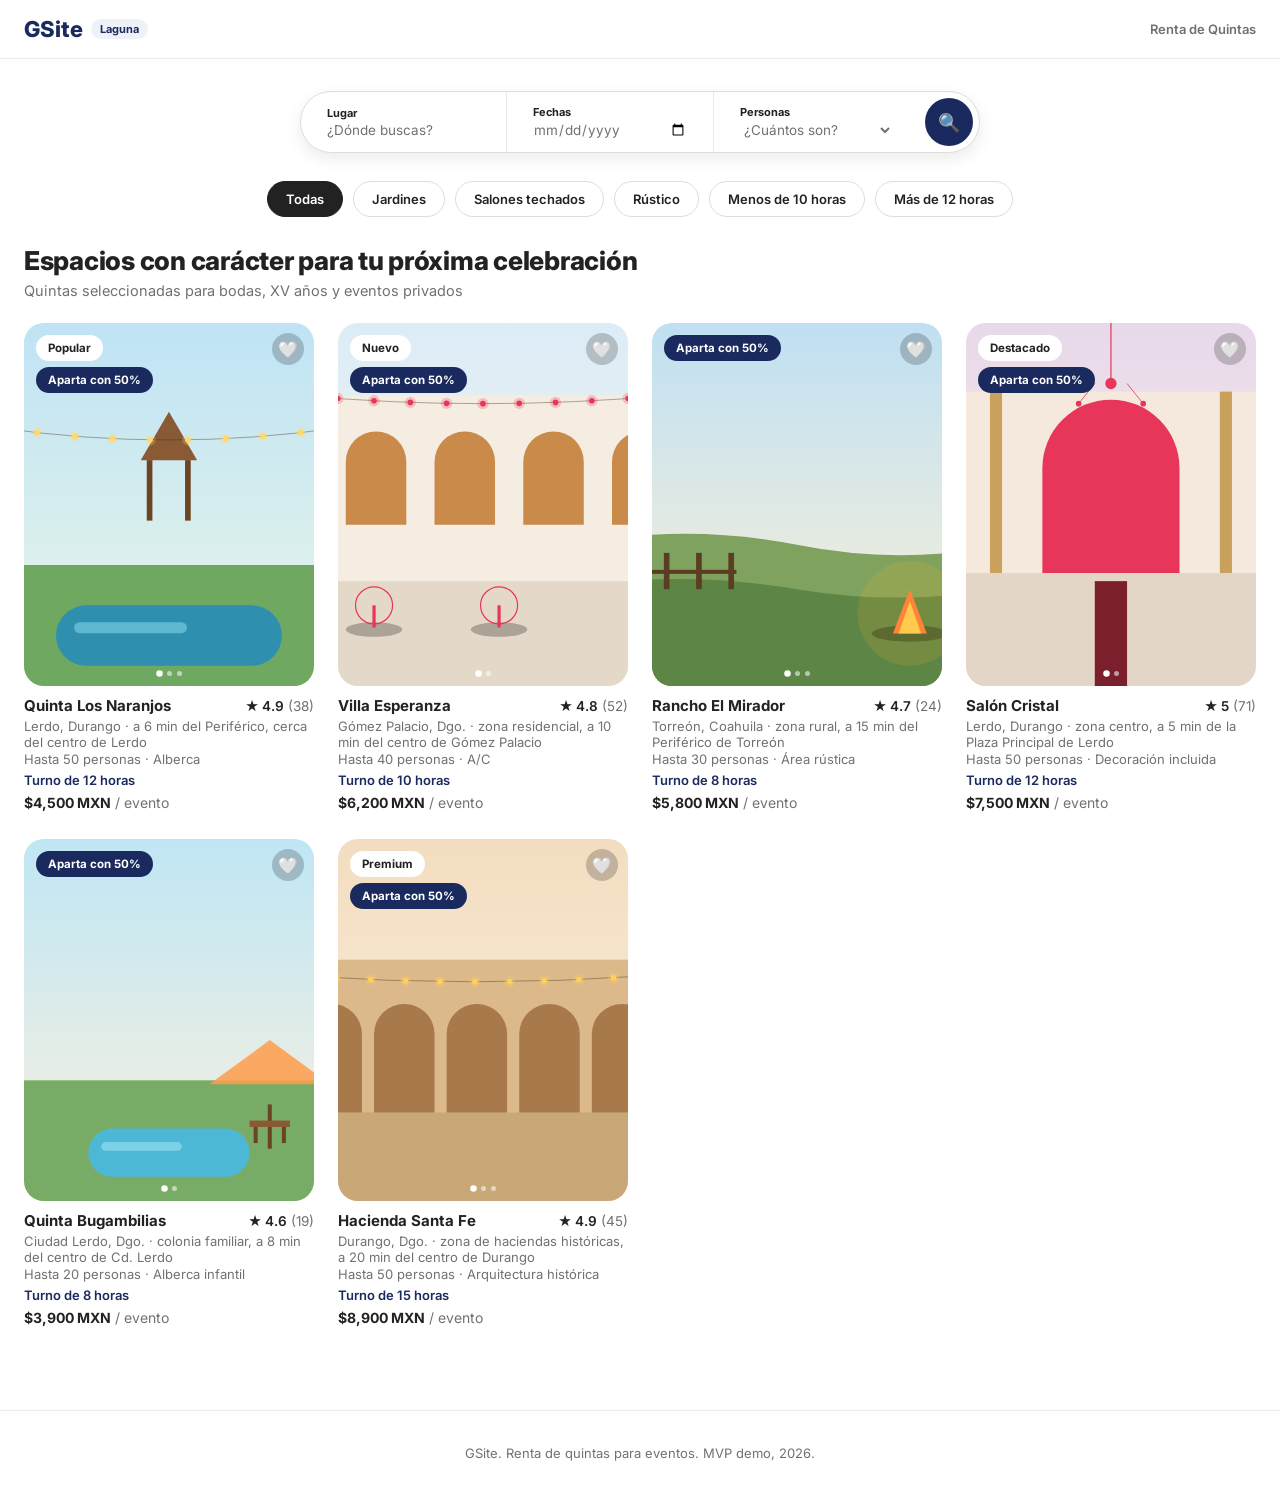
==== commit d0a5cffd: "Add files via upload" ====
--- a/index.html
+++ b/index.html
@@ -46,13 +46,15 @@
   .header-left{display:flex; align-items:center; gap:14px;}
   .back-btn{
     display:none;
-    align-items:center; gap:6px;
-    font-size:14px; font-weight:600;
-    color:var(--text);
-    padding:8px 12px;
-    border-radius:var(--radius-full);
-  }
-  .back-btn:hover{background:#F7F7F7;}
+    align-items:center; justify-content:center;
+    width:36px; height:36px;
+    font-size:18px; font-weight:bold;
+    color:#fff;
+    background:var(--accent);
+    border-radius:50%;
+    padding:0;
+  }
+  .back-btn:hover{background:var(--accent-dark); transform:scale(1.05);}
   .back-btn.visible{display:flex;}
   .logo{
     font-size:22px; font-weight:800;
@@ -183,6 +185,26 @@
   .fav-btn:hover{transform:scale(1.12);}
   .fav-btn.active{color:var(--accent);}
 
+  .card-nav, .img-nav{
+    position:absolute; top:50%; transform:translateY(-50%); z-index:5;
+    background:rgba(255,255,255,0.85); color:var(--text);
+    border:none; border-radius:50%;
+    display:flex; align-items:center; justify-content:center;
+    font-weight:bold; cursor:pointer;
+    opacity:0; transition:all 0.2s ease;
+  }
+  .card-nav{width:28px; height:28px; font-size:12px;}
+  .card-nav.prev{left:8px;}
+  .card-nav.next{right:8px;}
+  .card-nav:hover{background:#fff; transform:translateY(-50%) scale(1.1);}
+  .card-img-wrap:hover .card-nav{opacity:1;}
+  
+  .img-nav{width:40px; height:40px; font-size:18px;}
+  .img-nav.prev{left:16px;}
+  .img-nav.next{right:16px;}
+  .img-nav:hover{background:#fff; transform:translateY(-50%) scale(1.05);}
+  .gallery-main-photo:hover .img-nav{opacity:1;}
+
   .card-dots{
     position:absolute; bottom:10px; left:0; right:0; z-index:2;
     display:flex; justify-content:center; gap:5px;
@@ -221,14 +243,16 @@
   .detail-title-row h2{font-size:28px; font-weight:800; letter-spacing:-0.01em;}
   .detail-meta{display:flex; align-items:center; gap:6px; margin-top:8px; font-size:14px; color:var(--text);}
   .detail-meta .dot{color:var(--text-muted);}
-  .detail-meta .location{text-decoration:underline;}
+  .detail-meta .location{}
   .detail-fav-btn{
-    display:flex; align-items:center; gap:6px;
+    display:flex; align-items:center; justify-content:center;
     border:none; background:none;
-    text-decoration:underline;
-    font-size:14px; font-weight:600;
-    padding:8px 6px;
-  }
+    font-size:24px;
+    padding:8px;
+    border-radius: 50%;
+    transition: background 0.2s ease;
+  }
+  .detail-fav-btn:hover{background:#F7F7F7;}
 
   /* ---------- GALLERY (foto grande + miniaturas) ---------- */
   .gallery{max-width:1200px; margin:18px auto 0; padding:0 24px;}
@@ -463,7 +487,7 @@
 
 <header>
   <div class="header-left">
-    <button class="back-btn" id="backBtn" onclick="showCatalog()">← <span>Volver</span></button>
+    <button class="back-btn" id="backBtn" onclick="showCatalog()" title="Volver">←</button>
     <div class="logo" onclick="showCatalog()">GSite <span class="logo-tag">Laguna</span></div>
   </div>
   <div class="header-actions">Renta de Quintas</div>
@@ -474,16 +498,24 @@
   <div class="hero">
     <div class="search-pill">
       <div class="search-field">
-        <label>Destino</label>
-        <input type="text" id="searchLocation" placeholder="¿A dónde vas?">
+        <label>Lugar</label>
+        <input type="text" id="searchLocation" placeholder="¿Dónde buscas?">
       </div>
       <div class="search-field">
         <label>Fechas</label>
-        <span class="static-value">Se elige por quinta</span>
+        <input type="date" id="searchDate" style="border:none; outline:none; background:none; font-size:13.5px; color:var(--text-muted); width:100%; cursor:pointer; padding:0;">
       </div>
       <div class="search-field">
-        <label>Huéspedes</label>
-        <input type="number" id="searchGuests" placeholder="¿Cuántos son?" min="1">
+        <label>Personas</label>
+        <select id="searchGuests" style="border:none; outline:none; background:none; font-size:13.5px; color:var(--text-muted); width:100%; cursor:pointer; padding:0;">
+          <option value="">¿Cuántos son?</option>
+          <option value="10">10 personas</option>
+          <option value="15">15 personas</option>
+          <option value="20">20 personas</option>
+          <option value="30">30 personas</option>
+          <option value="40">40 personas</option>
+          <option value="50">50+ personas</option>
+        </select>
       </div>
       <button class="search-btn" onclick="applyFilters()">🔍</button>
     </div>
@@ -491,7 +523,7 @@
 
   <div class="category-bar" id="categoryBar"></div>
   <div style="text-align:center; padding:0 24px;">
-    <button id="clearFiltersBtn" onclick="clearFilters()" style="display:none; font-size:13px; font-weight:600; color:var(--text-muted); text-decoration:underline; padding:4px 10px;">Limpiar filtros ✕</button>
+    <button id="clearFiltersBtn" onclick="clearFilters()" style="display:none; font-size:13px; font-weight:600; color:var(--text-muted); background:#F2F2F2; border-radius:999px; padding:6px 14px; margin-top:10px;">Limpiar búsqueda ✕</button>
   </div>
 
   <div class="subheader">
@@ -513,14 +545,16 @@
         <span class="location" id="detailLocation"></span>
       </div>
     </div>
-    <button class="detail-fav-btn" id="detailFavBtn" onclick="toggleFavorite(currentQuinta.id, event)">
-      <span id="detailFavIcon">🤍</span> Guardar
+    <button class="detail-fav-btn" id="detailFavBtn" onclick="toggleFavorite(currentQuinta.id, event)" title="Guardar">
+      <span id="detailFavIcon">🤍</span>
     </button>
   </div>
 
   <div class="gallery">
     <div class="gallery-main-photo">
+      <button class="img-nav prev" onclick="navGallery(-1)">&#10094;</button>
       <img id="galleryMainImg" src="" alt="Foto principal de la quinta">
+      <button class="img-nav next" onclick="navGallery(1)">&#10095;</button>
       <span class="photo-badge photo-badge-host">✓ Anfitrión verificado</span>
       <span class="photo-badge photo-badge-capacity" id="galleryCapacityBadge"></span>
       <span class="photo-counter" id="galleryCounter"></span>
@@ -931,9 +965,8 @@
   {key:"jardin", label:"Jardines"},
   {key:"salon", label:"Salones techados"},
   {key:"rustico", label:"Rústico"},
-  {key:"alberca", label:"Con alberca"},
-  {key:"turno-diurno", label:"Turno diurno (≤10 hrs)"},
-  {key:"turno-completo", label:"Turno completo (12+ hrs)"}
+  {key:"turno-diurno", label:"Menos de 10 horas"},
+  {key:"turno-completo", label:"Más de 12 horas"}
 ];
 
 /* ---------------- CATEGORY BAR ---------------- */
@@ -945,6 +978,10 @@
 }
 
 function setCategory(key){
+  document.getElementById("searchLocation").value = "";
+  document.getElementById("searchGuests").value = "";
+  if (document.getElementById("searchDate")) document.getElementById("searchDate").value = "";
+  
   activeCategory = key;
   renderCategoryBar();
   renderCatalog();
@@ -957,21 +994,23 @@
 function clearFilters(){
   document.getElementById("searchLocation").value = "";
   document.getElementById("searchGuests").value = "";
+  if (document.getElementById("searchDate")) document.getElementById("searchDate").value = "";
   activeCategory = "todas";
   renderCategoryBar();
   renderCatalog();
 }
 
 function updateClearFiltersVisibility(){
+  const searchDate = document.getElementById("searchDate") ? document.getElementById("searchDate").value : "";
   const hasFilters =
     document.getElementById("searchLocation").value.trim() !== "" ||
     document.getElementById("searchGuests").value.trim() !== "" ||
+    searchDate !== "" ||
     activeCategory !== "todas";
   document.getElementById("clearFiltersBtn").style.display = hasFilters ? "inline-block" : "none";
 }
 
-document.getElementById("searchLocation").addEventListener("input", applyFilters);
-document.getElementById("searchGuests").addEventListener("input", applyFilters);
+// Se eliminaron los event listeners de input para que solo busque al dar clic en la lupa
 
 function getFilteredQuintas(){
   const locationQuery = document.getElementById("searchLocation").value.trim().toLowerCase();
@@ -1001,13 +1040,32 @@
 }
 
 /* ---------------- RENDER CATALOG ---------------- */
-function renderCatalog(){
+async function renderCatalog(){
   updateClearFiltersVisibility();
   const grid = document.getElementById("catalogGrid");
-  const list = getFilteredQuintas();
+  
+  const searchDate = document.getElementById("searchDate") ? document.getElementById("searchDate").value : "";
+  let bookedQuintaIds = new Set();
+  
+  if (searchDate) {
+    grid.innerHTML = `<div class="empty-state">Buscando disponibilidad...</div>`;
+    try {
+      const snap = await db.collection("reservas").where("fecha", "==", searchDate).get();
+      snap.forEach(doc => {
+        const data = doc.data();
+        if (data.estado !== "cancelada") {
+          bookedQuintaIds.add(data.quintaId);
+        }
+      });
+    } catch (err) {
+      console.error("Error al buscar reservas:", err);
+    }
+  }
+
+  const list = getFilteredQuintas().filter(q => !bookedQuintaIds.has(q.id));
 
   if (list.length === 0){
-    grid.innerHTML = `<div class="empty-state">No encontramos quintas con esos filtros. Prueba con otra búsqueda.</div>`;
+    grid.innerHTML = `<div class="empty-state">No encontramos quintas disponibles con esos filtros. Prueba otra fecha o búsqueda.</div>`;
     return;
   }
 
@@ -1016,7 +1074,11 @@
     return `
     <div class="card" onclick="openDetail(${q.id})">
       <div class="card-img-wrap">
-        <img id="cardImg-${q.id}" src="${q.images[0]}" alt="${q.name}">
+        <img id="cardImg-${q.id}" src="${q.images[0]}" alt="${q.name}" data-index="0">
+        ${q.images.length > 1 ? `
+          <button class="card-nav prev" onclick="navCard(event, ${q.id}, -1)">&#10094;</button>
+          <button class="card-nav next" onclick="navCard(event, ${q.id}, 1)">&#10095;</button>
+        ` : ""}
         <div class="card-badges">
           ${q.tag ? `<span class="card-tag">${q.tag}</span>` : ""}
           <span class="card-tag card-tag-deposit">Aparta con 50%</span>
@@ -1045,9 +1107,29 @@
 function setCardImage(evt, quintaId, index){
   evt.stopPropagation();
   const q = quintas.find(item => item.id === quintaId);
-  document.getElementById(`cardImg-${quintaId}`).src = q.images[index];
-  const dotsContainer = evt.currentTarget.parentElement;
+  const imgEl = document.getElementById(`cardImg-${quintaId}`);
+  imgEl.src = q.images[index];
+  imgEl.setAttribute("data-index", index);
+  const dotsContainer = evt.currentTarget.parentElement.querySelector(".card-dots") || evt.currentTarget.parentElement;
   dotsContainer.querySelectorAll(".dot").forEach((d, i) => d.classList.toggle("active", i === index));
+}
+
+function navCard(evt, quintaId, dir){
+  evt.stopPropagation();
+  const q = quintas.find(item => item.id === quintaId);
+  const imgEl = document.getElementById(`cardImg-${quintaId}`);
+  let currentIndex = parseInt(imgEl.getAttribute("data-index") || "0");
+  currentIndex += dir;
+  if(currentIndex < 0) currentIndex = q.images.length - 1;
+  if(currentIndex >= q.images.length) currentIndex = 0;
+  
+  imgEl.src = q.images[currentIndex];
+  imgEl.setAttribute("data-index", currentIndex);
+  
+  const dotsContainer = evt.currentTarget.parentElement.querySelector(".card-dots");
+  if(dotsContainer) {
+    dotsContainer.querySelectorAll(".dot").forEach((d, i) => d.classList.toggle("active", i === currentIndex));
+  }
 }
 
 /* ---------------- VIEW SWITCHING ---------------- */
@@ -1168,6 +1250,13 @@
   document.querySelectorAll(".gallery-thumbs img").forEach((el, idx) => {
     el.classList.toggle("active", idx === i);
   });
+}
+
+function navGallery(dir){
+  let newIdx = currentImageIndex + dir;
+  if(newIdx < 0) newIdx = currentQuinta.images.length - 1;
+  if(newIdx >= currentQuinta.images.length) newIdx = 0;
+  setGalleryImage(newIdx);
 }
 
 /* ---------------- BOOKING FORM ---------------- */
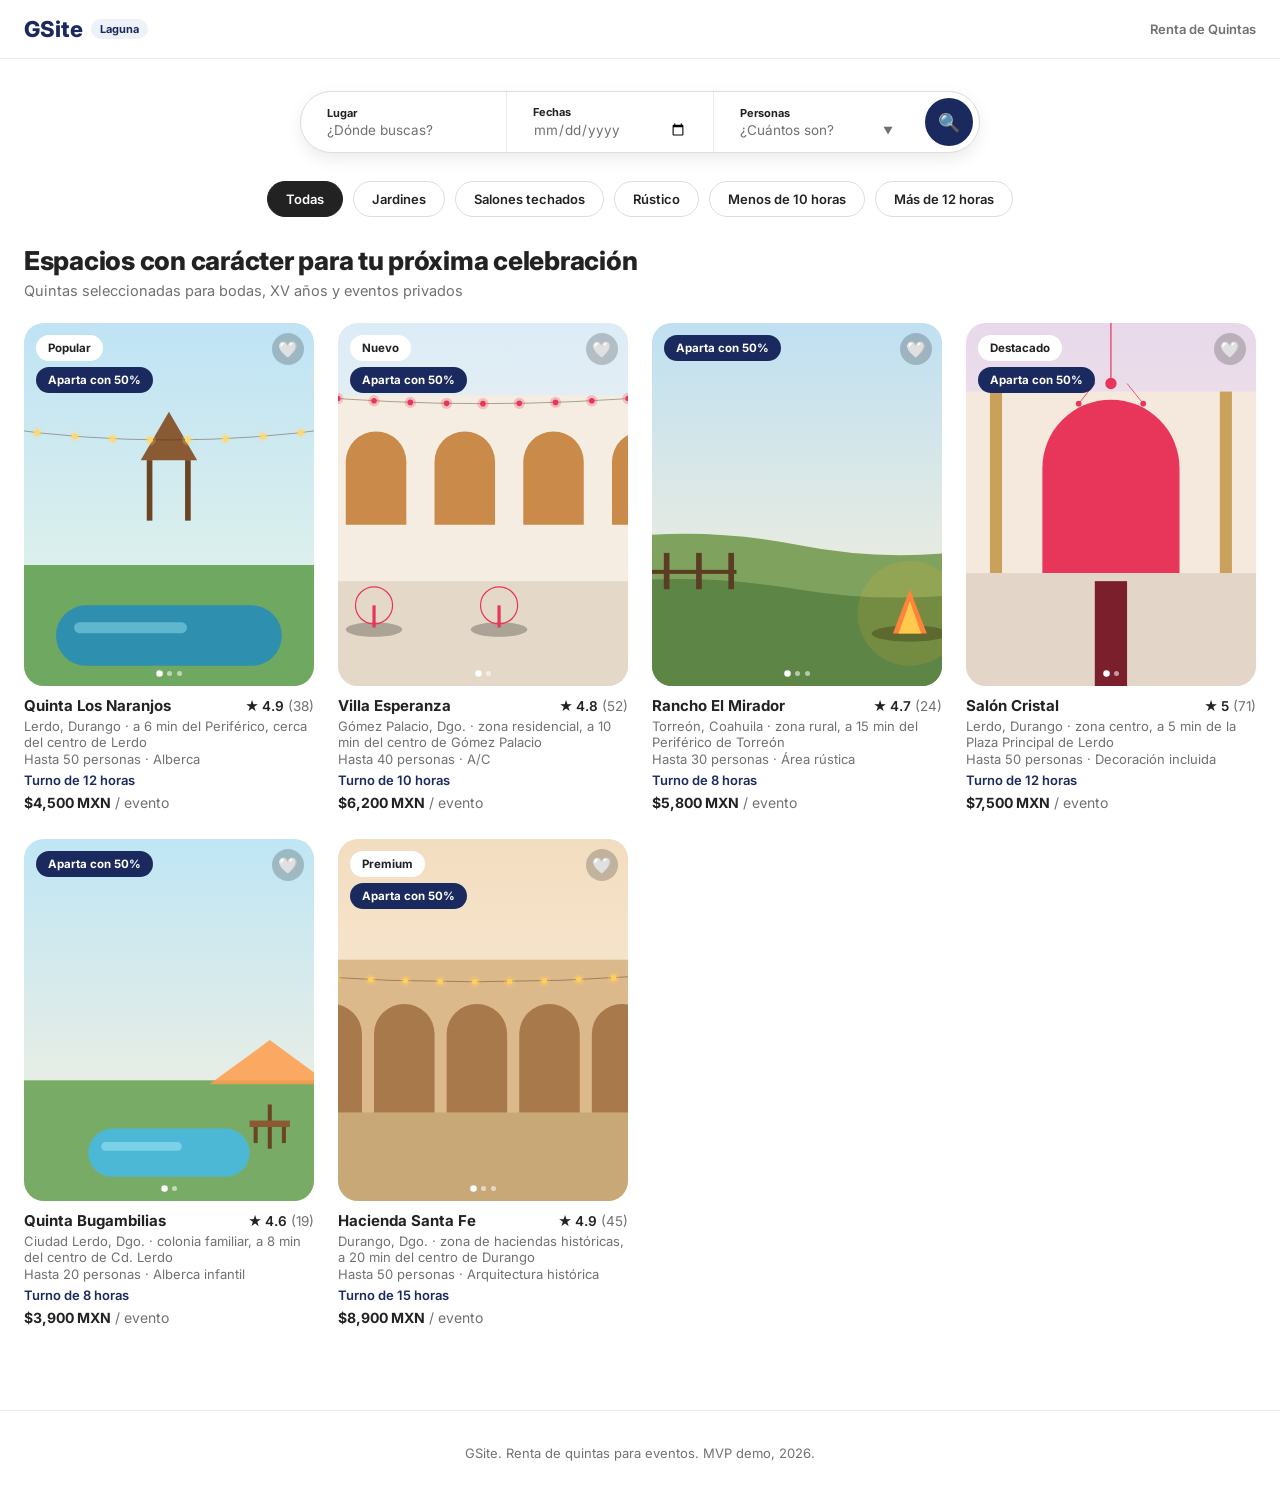
==== commit 08d529e9: "Add files via upload" ====
--- a/index.html
+++ b/index.html
@@ -7,6 +7,7 @@
 <link rel="preconnect" href="https://fonts.googleapis.com">
 <link rel="preconnect" href="https://fonts.gstatic.com" crossorigin>
 <link href="https://fonts.googleapis.com/css2?family=Inter:wght@400;500;600;700;800&display=swap" rel="stylesheet">
+<link rel="stylesheet" href="https://cdn.jsdelivr.net/npm/flatpickr/dist/flatpickr.min.css">
 <style>
   :root{
     --bg:#FFFFFF;
@@ -79,7 +80,6 @@
     border:1px solid var(--line-strong);
     border-radius:var(--radius-full);
     box-shadow:var(--shadow-sm);
-    overflow:hidden;
     width:100%; max-width:680px;
     transition:box-shadow 0.2s ease;
   }
@@ -99,6 +99,28 @@
   }
   .search-field input::placeholder{color:var(--text-muted);}
   .search-field .static-value{font-size:13.5px; color:var(--text-muted);}
+  
+  .custom-select {
+    display:flex; justify-content:space-between; align-items:center;
+    font-size:13.5px; color:var(--text-muted); cursor:pointer;
+    user-select:none;
+  }
+  .custom-select .arrow { font-size:10px; }
+  .custom-dropdown {
+    display:none; position:absolute; top:100%; left:0; right:0; z-index:100;
+    background:#fff; border-radius:16px; box-shadow:var(--shadow-lg);
+    margin-top:12px; padding:8px 0; border: 1px solid var(--line);
+    user-select:none;
+  }
+  .custom-dropdown.show { display:block; animation: popIn 0.2s ease; }
+  .custom-dropdown div {
+    padding:10px 20px; font-size:14px; color:var(--text); cursor:pointer;
+    transition:background 0.2s ease;
+  }
+  .custom-dropdown div:hover { background:#F7F7F7; }
+  
+  .flatpickr-calendar { border-radius: 16px !important; border: 1px solid var(--line) !important; box-shadow: var(--shadow-lg) !important; padding: 8px !important; }
+
   .search-btn{
     display:flex; align-items:center; justify-content:center;
     width:48px; height:48px;
@@ -505,17 +527,22 @@
         <label>Fechas</label>
         <input type="date" id="searchDate" style="border:none; outline:none; background:none; font-size:13.5px; color:var(--text-muted); width:100%; cursor:pointer; padding:0;">
       </div>
-      <div class="search-field">
-        <label>Personas</label>
-        <select id="searchGuests" style="border:none; outline:none; background:none; font-size:13.5px; color:var(--text-muted); width:100%; cursor:pointer; padding:0;">
-          <option value="">¿Cuántos son?</option>
-          <option value="10">10 personas</option>
-          <option value="15">15 personas</option>
-          <option value="20">20 personas</option>
-          <option value="30">30 personas</option>
-          <option value="40">40 personas</option>
-          <option value="50">50+ personas</option>
-        </select>
+      <div class="search-field" id="guestsDropdownContainer" style="position:relative; cursor:pointer;" onclick="document.getElementById('guestsDropdown').classList.toggle('show')">
+        <label style="cursor:pointer;">Personas</label>
+        <div class="custom-select">
+          <span id="guestsLabel">¿Cuántos son?</span>
+          <span class="arrow">▼</span>
+        </div>
+        <div class="custom-dropdown" id="guestsDropdown">
+          <div onclick="selectGuests(event, '', '¿Cuántos son?')">¿Cuántos son?</div>
+          <div onclick="selectGuests(event, '10', '10 personas')">10 personas</div>
+          <div onclick="selectGuests(event, '15', '15 personas')">15 personas</div>
+          <div onclick="selectGuests(event, '20', '20 personas')">20 personas</div>
+          <div onclick="selectGuests(event, '30', '30 personas')">30 personas</div>
+          <div onclick="selectGuests(event, '40', '40 personas')">40 personas</div>
+          <div onclick="selectGuests(event, '50', '50+ personas')">50+ personas</div>
+        </div>
+        <input type="hidden" id="searchGuests" value="">
       </div>
       <button class="search-btn" onclick="applyFilters()">🔍</button>
     </div>
@@ -981,6 +1008,8 @@
   document.getElementById("searchLocation").value = "";
   document.getElementById("searchGuests").value = "";
   if (document.getElementById("searchDate")) document.getElementById("searchDate").value = "";
+  const gl = document.getElementById("guestsLabel");
+  if(gl) gl.textContent = "¿Cuántos son?";
   
   activeCategory = key;
   renderCategoryBar();
@@ -995,6 +1024,9 @@
   document.getElementById("searchLocation").value = "";
   document.getElementById("searchGuests").value = "";
   if (document.getElementById("searchDate")) document.getElementById("searchDate").value = "";
+  const gl = document.getElementById("guestsLabel");
+  if(gl) gl.textContent = "¿Cuántos son?";
+  
   activeCategory = "todas";
   renderCategoryBar();
   renderCatalog();
@@ -1417,10 +1449,30 @@
   document.body.style.overflow = "";
 }, 2000);
 
+/* ---------------- CUSTOM UI LOGIC ---------------- */
+function selectGuests(e, val, label){
+  e.stopPropagation();
+  document.getElementById('searchGuests').value = val;
+  document.getElementById('guestsLabel').textContent = label;
+  document.getElementById('guestsDropdown').classList.remove('show');
+}
+document.addEventListener('click', function(e){
+  if(!e.target.closest('#guestsDropdownContainer')) {
+    const d = document.getElementById('guestsDropdown');
+    if(d) d.classList.remove('show');
+  }
+});
+
 /* ---------------- INIT ---------------- */
 renderCategoryBar();
 renderCatalog();
 </script>
+<script src="https://cdn.jsdelivr.net/npm/flatpickr"></script>
+<script src="https://npmcdn.com/flatpickr/dist/l10n/es.js"></script>
+<script>
+  flatpickr("#searchDate", { locale: "es", minDate: "today", dateFormat: "Y-m-d" });
+  flatpickr("#eventDate", { locale: "es", minDate: "today", dateFormat: "Y-m-d" });
+</script>
 
 </body>
 </html>
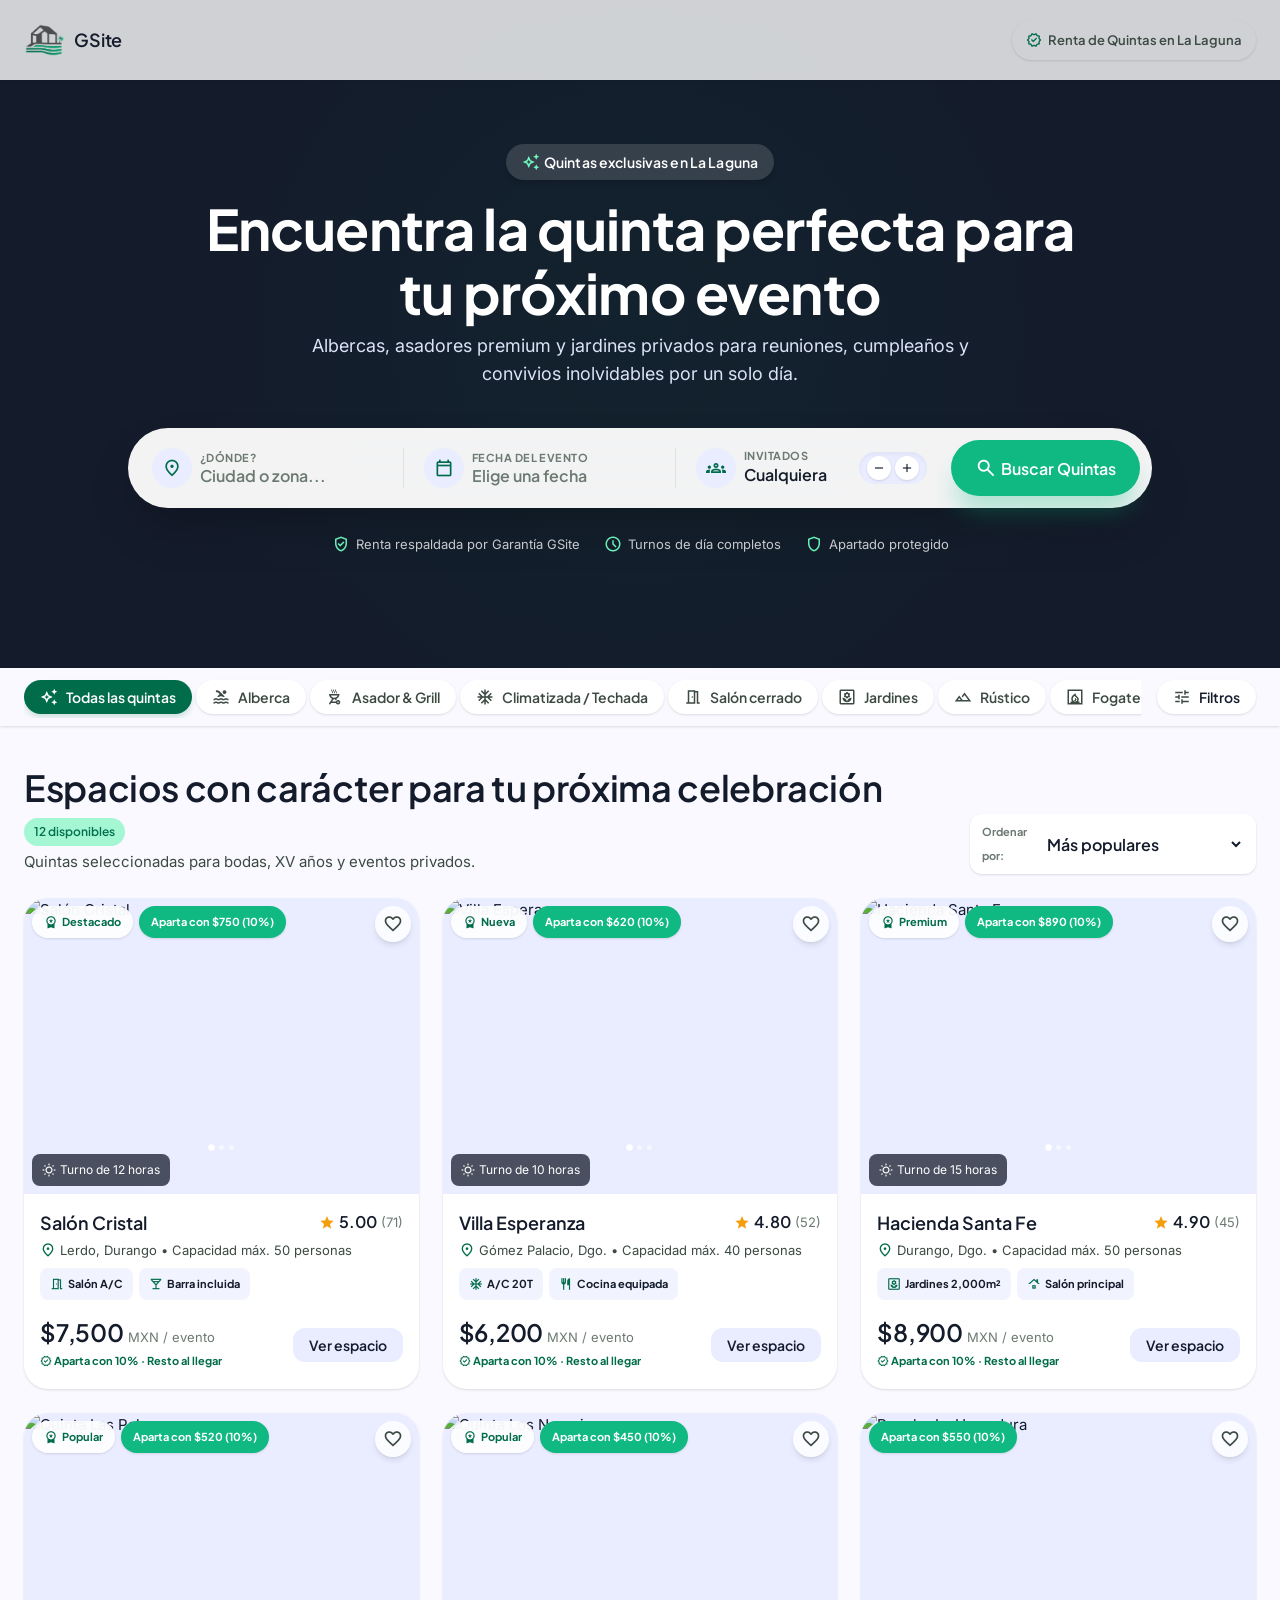
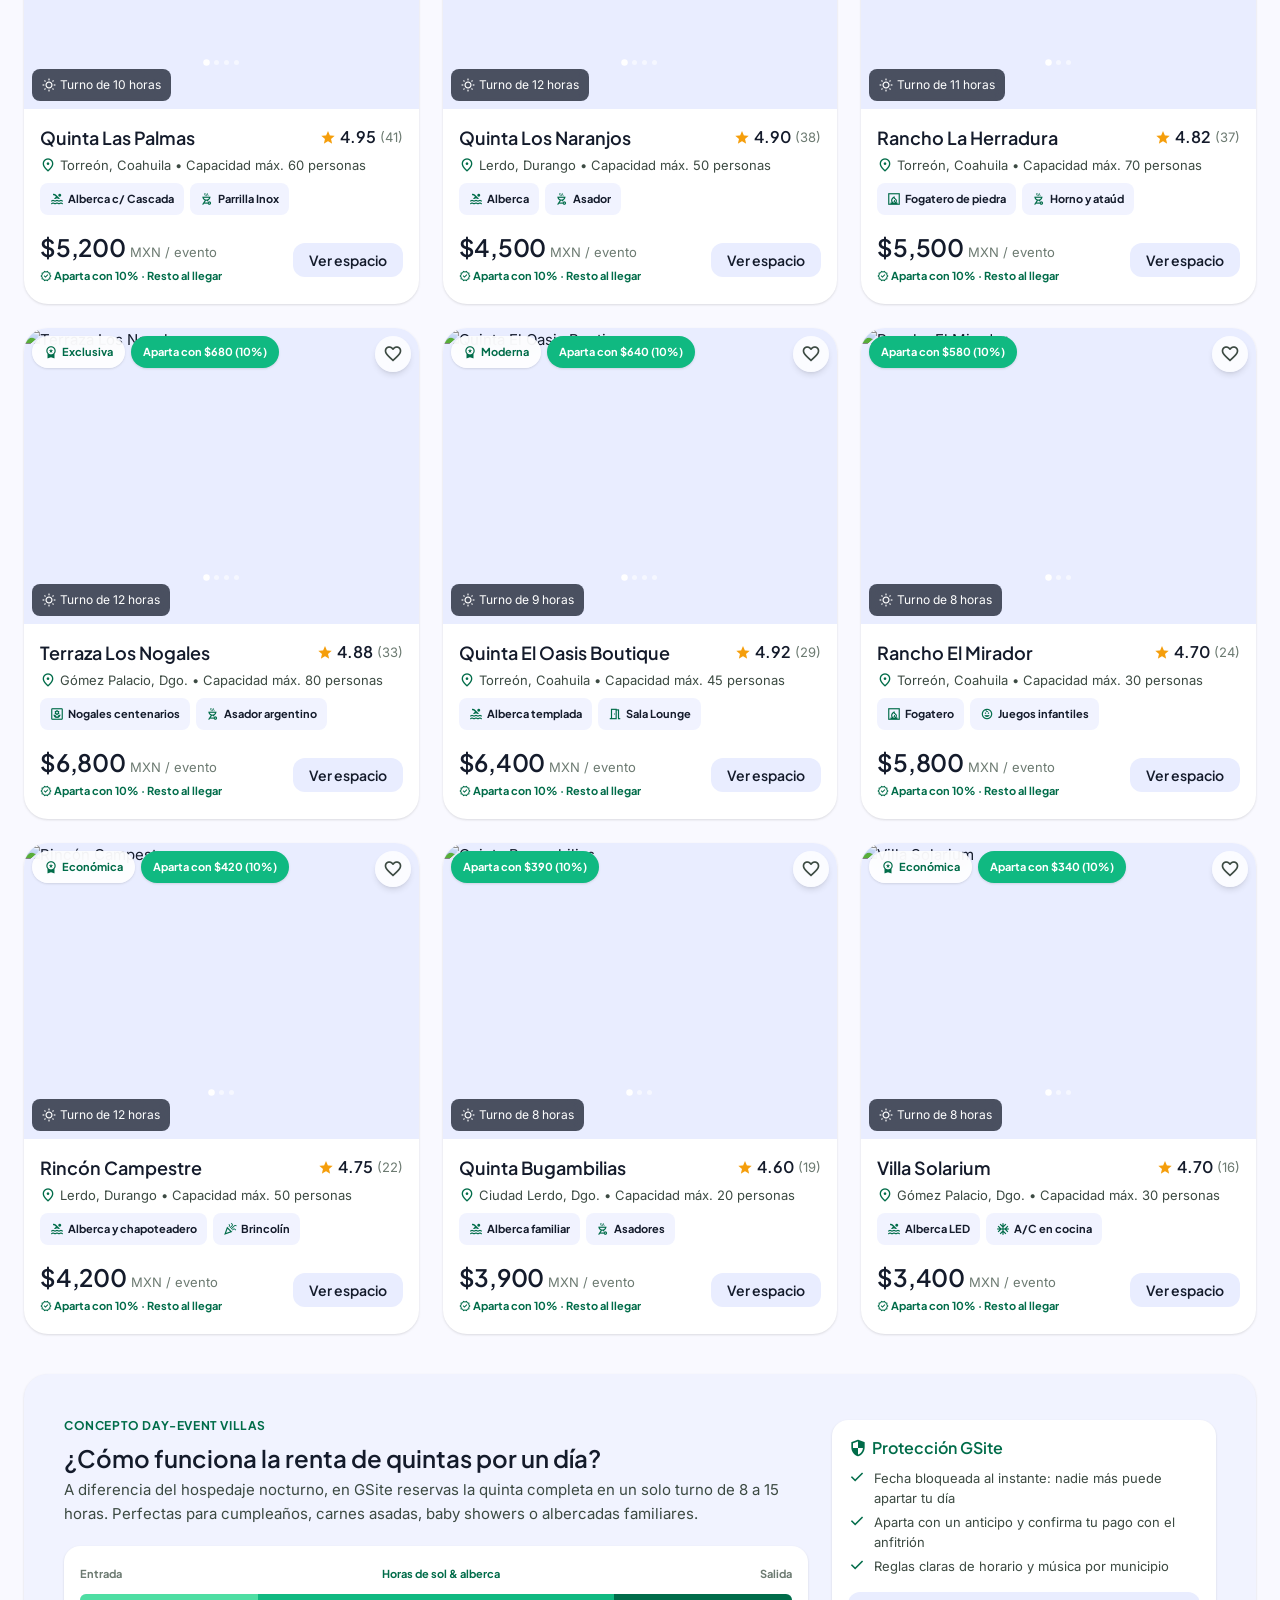
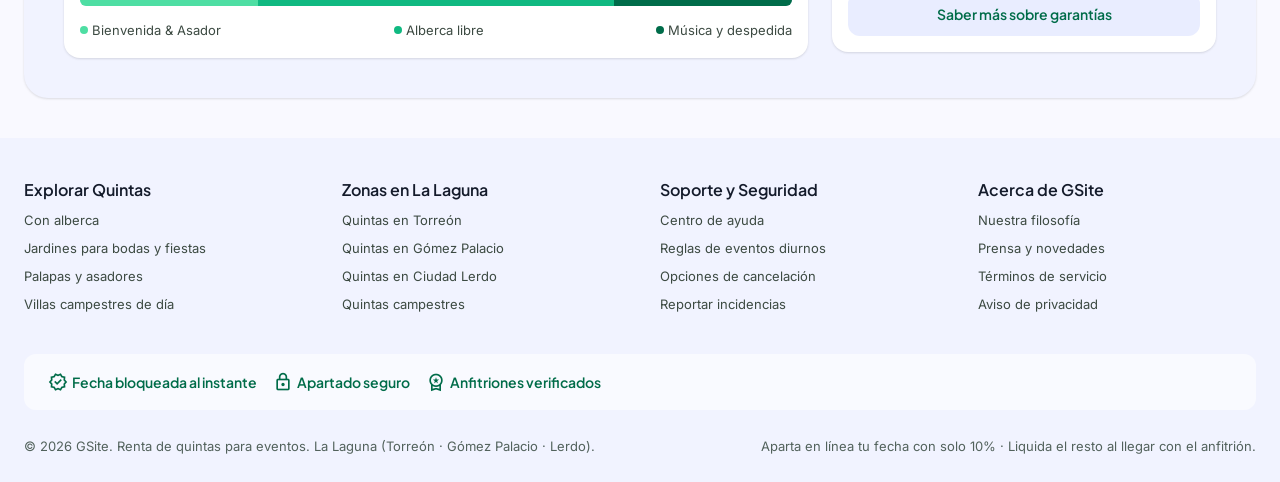
==== commit 841f78a9: "Add files via upload" ====
--- a/index.html
+++ b/index.html
@@ -3,1476 +3,249 @@
 <head>
 <meta charset="UTF-8">
 <meta name="viewport" content="width=device-width, initial-scale=1.0">
-<title>GSite | Renta de Quintas para Eventos</title>
+<title>GSite | Quintas & Day-Event Villas</title>
+<meta name="description" content="GSite: renta de quintas por d&iacute;a en La Laguna. Aparta tu fecha con solo el 10%.">
+<link rel="icon" type="image/png" href="img/favicon.png">
 <link rel="preconnect" href="https://fonts.googleapis.com">
 <link rel="preconnect" href="https://fonts.gstatic.com" crossorigin>
-<link href="https://fonts.googleapis.com/css2?family=Inter:wght@400;500;600;700;800&display=swap" rel="stylesheet">
+<link href="https://fonts.googleapis.com/css2?family=Inter:wght@400;500;600&family=Plus+Jakarta+Sans:wght@600;700&display=swap" rel="stylesheet">
+<link href="https://fonts.googleapis.com/css2?family=Material+Symbols+Outlined:opsz,wght,FILL,GRAD@20..48,100..700,0..1,-50..200&display=swap" rel="stylesheet">
 <link rel="stylesheet" href="https://cdn.jsdelivr.net/npm/flatpickr/dist/flatpickr.min.css">
-<style>
-  :root{
-    --bg:#FFFFFF;
-    --text:#222222;
-    --text-muted:#717171;
-    --accent:#1B2A5E;
-    --accent-dark:#101A3D;
-    --line:#EBEBEB;
-    --line-strong:#DDDDDD;
-    --radius:20px;
-    --radius-full:999px;
-    --shadow-sm:0 6px 16px rgba(0,0,0,0.08);
-    --shadow-lg:0 10px 30px rgba(0,0,0,0.12);
-    --font:'Inter', -apple-system, sans-serif;
-  }
-  *{box-sizing:border-box; margin:0; padding:0;}
-  body{
-    font-family:var(--font);
-    color:var(--text);
-    background:var(--bg);
-    -webkit-font-smoothing:antialiased;
-  }
-  img{display:block; width:100%; object-fit:cover; background:#F2F2F2;}
-  button{font-family:inherit; cursor:pointer; border:none; background:none; transition:all 0.2s ease;}
-  a{text-decoration:none; color:inherit;}
-  input,select{font-family:inherit;}
-
-  /* ---------- HEADER ---------- */
-  header{
-    position:sticky; top:0; z-index:50;
-    background:rgba(255,255,255,0.96);
-    backdrop-filter:blur(8px);
-    border-bottom:1px solid var(--line);
-    padding:16px 24px;
-    display:flex; align-items:center; justify-content:space-between;
-  }
-  .header-left{display:flex; align-items:center; gap:14px;}
-  .back-btn{
-    display:none;
-    align-items:center; justify-content:center;
-    width:36px; height:36px;
-    font-size:18px; font-weight:bold;
-    color:#fff;
-    background:var(--accent);
-    border-radius:50%;
-    padding:0;
-  }
-  .back-btn:hover{background:var(--accent-dark); transform:scale(1.05);}
-  .back-btn.visible{display:flex;}
-  .logo{
-    font-size:22px; font-weight:800;
-    color:var(--accent);
-    cursor:pointer;
-    display:flex; align-items:center; gap:8px;
-  }
-  .logo-tag{
-    font-size:11px; font-weight:700;
-    color:var(--accent);
-    background:#EEF1F8;
-    padding:3px 9px;
-    border-radius:var(--radius-full);
-  }
-  .header-actions{font-size:13px; font-weight:600; color:var(--text-muted);}
-
-  /* ---------- SEARCH PILL (Hero) ---------- */
-  .hero{padding:32px 24px 8px; display:flex; justify-content:center;}
-  .search-pill{
-    display:flex; align-items:stretch;
-    background:var(--bg);
-    border:1px solid var(--line-strong);
-    border-radius:var(--radius-full);
-    box-shadow:var(--shadow-sm);
-    width:100%; max-width:680px;
-    transition:box-shadow 0.2s ease;
-  }
-  .search-pill:hover{box-shadow:var(--shadow-lg);}
-  .search-field{
-    flex:1;
-    display:flex; flex-direction:column; justify-content:center;
-    gap:2px;
-    padding:10px 26px;
-    min-width:0;
-  }
-  .search-field + .search-field{border-left:1px solid var(--line);}
-  .search-field label{font-size:11px; font-weight:700; color:var(--text);}
-  .search-field input{
-    border:none; outline:none; background:none;
-    font-size:13.5px; color:var(--text-muted); width:100%;
-  }
-  .search-field input::placeholder{color:var(--text-muted);}
-  .search-field .static-value{font-size:13.5px; color:var(--text-muted);}
-  
-  .custom-select {
-    display:flex; justify-content:space-between; align-items:center;
-    font-size:13.5px; color:var(--text-muted); cursor:pointer;
-    user-select:none;
-  }
-  .custom-select .arrow { font-size:10px; }
-  .custom-dropdown {
-    display:none; position:absolute; top:100%; left:0; right:0; z-index:100;
-    background:#fff; border-radius:16px; box-shadow:var(--shadow-lg);
-    margin-top:12px; padding:8px 0; border: 1px solid var(--line);
-    user-select:none;
-  }
-  .custom-dropdown.show { display:block; animation: popIn 0.2s ease; }
-  .custom-dropdown div {
-    padding:10px 20px; font-size:14px; color:var(--text); cursor:pointer;
-    transition:background 0.2s ease;
-  }
-  .custom-dropdown div:hover { background:#F7F7F7; }
-  
-  .flatpickr-calendar { border-radius: 16px !important; border: 1px solid var(--line) !important; box-shadow: var(--shadow-lg) !important; padding: 8px !important; }
-
-  .search-btn{
-    display:flex; align-items:center; justify-content:center;
-    width:48px; height:48px;
-    margin:6px;
-    flex-shrink:0;
-    background:var(--accent);
-    color:#fff;
-    border-radius:50%;
-    font-size:18px;
-  }
-  .search-btn:hover{background:var(--accent-dark); transform:scale(1.05);}
-  @media(max-width:640px){
-    .search-pill{flex-direction:column; border-radius:var(--radius);}
-    .search-field + .search-field{border-left:none; border-top:1px solid var(--line);}
-    .search-btn{width:100%; border-radius:var(--radius); margin:8px;}
-  }
-
-  /* ---------- CATEGORY BAR ---------- */
-  .category-bar{
-    display:flex; gap:10px; flex-wrap:wrap; justify-content:center;
-    padding:20px 24px 8px;
-  }
-  .chip{
-    padding:9px 18px;
-    border:1px solid var(--line-strong);
-    border-radius:var(--radius-full);
-    font-size:13px; font-weight:600;
-    color:var(--text);
-  }
-  .chip:hover{border-color:var(--text);}
-  .chip.active{background:var(--text); border-color:var(--text); color:#fff;}
-
-  /* ---------- SUBHEADER ---------- */
-  .subheader{max-width:1400px; margin:0 auto; padding:20px 24px 4px;}
-  .subheader h1{font-size:26px; font-weight:800; letter-spacing:-0.01em;}
-  .subheader p{color:var(--text-muted); font-size:14.5px; margin-top:6px;}
-
-  /* ---------- CATALOG GRID ---------- */
-  .catalog{
-    display:grid;
-    grid-template-columns:1fr;
-    gap:28px 24px;
-    padding:20px 24px 64px;
-    max-width:1400px;
-    margin:0 auto;
-  }
-  @media(min-width:640px){.catalog{grid-template-columns:repeat(2,1fr);}}
-  @media(min-width:960px){.catalog{grid-template-columns:repeat(3,1fr);}}
-  @media(min-width:1280px){.catalog{grid-template-columns:repeat(4,1fr);}}
-  .empty-state{padding:60px 24px; text-align:center; color:var(--text-muted); font-size:15px; grid-column:1/-1;}
-
-  .card{cursor:pointer;}
-  .card-img-wrap{
-    position:relative;
-    width:100%;
-    aspect-ratio:4/5;
-    overflow:hidden;
-    border-radius:var(--radius);
-    background:#F2F2F2;
-  }
-  .card-img-wrap img{width:100%; height:100%; transition:transform 0.2s ease;}
-  .card:hover .card-img-wrap img{transform:scale(1.05);}
-  .card:hover .card-img-wrap{box-shadow:var(--shadow-sm);}
-  .card-badges{
-    position:absolute; top:12px; left:12px; z-index:2;
-    display:flex; flex-direction:column; gap:6px; align-items:flex-start;
-  }
-  .card-tag{
-    background:#fff; color:var(--text);
-    font-size:11.5px; font-weight:700;
-    padding:6px 12px;
-    border-radius:var(--radius-full);
-  }
-  .card-tag-deposit{background:var(--accent); color:#fff;}
-  .fav-btn{
-    position:absolute; top:10px; right:10px; z-index:2;
-    width:32px; height:32px;
-    border-radius:50%;
-    display:flex; align-items:center; justify-content:center;
-    font-size:16px;
-    background:rgba(0,0,0,0.2);
-    color:#fff;
-  }
-  .fav-btn:hover{transform:scale(1.12);}
-  .fav-btn.active{color:var(--accent);}
-
-  .card-nav, .img-nav{
-    position:absolute; top:50%; transform:translateY(-50%); z-index:5;
-    background:rgba(255,255,255,0.85); color:var(--text);
-    border:none; border-radius:50%;
-    display:flex; align-items:center; justify-content:center;
-    font-weight:bold; cursor:pointer;
-    opacity:0; transition:all 0.2s ease;
-  }
-  .card-nav{width:28px; height:28px; font-size:12px;}
-  .card-nav.prev{left:8px;}
-  .card-nav.next{right:8px;}
-  .card-nav:hover{background:#fff; transform:translateY(-50%) scale(1.1);}
-  .card-img-wrap:hover .card-nav{opacity:1;}
-  
-  .img-nav{width:40px; height:40px; font-size:18px;}
-  .img-nav.prev{left:16px;}
-  .img-nav.next{right:16px;}
-  .img-nav:hover{background:#fff; transform:translateY(-50%) scale(1.05);}
-  .gallery-main-photo:hover .img-nav{opacity:1;}
-
-  .card-dots{
-    position:absolute; bottom:10px; left:0; right:0; z-index:2;
-    display:flex; justify-content:center; gap:5px;
-  }
-  .card-dots .dot{
-    width:5px; height:5px; border-radius:50%;
-    background:rgba(255,255,255,0.55);
-    transition:background 0.15s ease, transform 0.15s ease;
-  }
-  .card-dots .dot.active{background:#fff; transform:scale(1.3);}
-
-  .card-body{padding-top:10px;}
-  .card-top-row{display:flex; justify-content:space-between; align-items:baseline; gap:8px;}
-  .card-name{font-size:15px; font-weight:700; color:var(--text);}
-  .card-rating{display:flex; align-items:center; gap:4px; font-size:13.5px; font-weight:600; color:var(--text); flex-shrink:0;}
-  .card-rating .count{color:var(--text-muted); font-weight:400;}
-  .card-location{color:var(--text-muted); font-size:13px; margin-top:3px;}
-  .card-capacity{color:var(--text-muted); font-size:13px; margin-top:1px;}
-  .card-turno{
-    color:var(--accent); font-size:13px; font-weight:600;
-    margin-top:5px;
-  }
-  .card-price{margin-top:6px; font-size:14px; color:var(--text);}
-  .card-price strong{font-weight:700;}
-  .card-price .duration{color:var(--text-muted); font-weight:400;}
-
-  /* ---------- DETAIL VIEW ---------- */
-  .detail-view{display:none;}
-  .detail-view.active{display:block;}
-  .catalog-view.hidden{display:none;}
-
-  .detail-title-row{
-    max-width:1200px; margin:24px auto 0; padding:0 24px;
-    display:flex; justify-content:space-between; align-items:flex-start; gap:16px; flex-wrap:wrap;
-  }
-  .detail-title-row h2{font-size:28px; font-weight:800; letter-spacing:-0.01em;}
-  .detail-meta{display:flex; align-items:center; gap:6px; margin-top:8px; font-size:14px; color:var(--text);}
-  .detail-meta .dot{color:var(--text-muted);}
-  .detail-meta .location{}
-  .detail-fav-btn{
-    display:flex; align-items:center; justify-content:center;
-    border:none; background:none;
-    font-size:24px;
-    padding:8px;
-    border-radius: 50%;
-    transition: background 0.2s ease;
-  }
-  .detail-fav-btn:hover{background:#F7F7F7;}
-
-  /* ---------- GALLERY (foto grande + miniaturas) ---------- */
-  .gallery{max-width:1200px; margin:18px auto 0; padding:0 24px;}
-  .gallery-main-photo{
-    position:relative;
-    width:100%;
-    aspect-ratio:16/9;
-    overflow:hidden;
-    border-radius:28px;
-    background:#F2F2F2;
-  }
-  .gallery-main-photo img{width:100%; height:100%; transition:transform 0.3s ease;}
-  .photo-badge{
-    position:absolute; z-index:2;
-    background:rgba(255,255,255,0.94);
-    color:var(--text);
-    font-size:12px; font-weight:700;
-    padding:7px 13px;
-    border-radius:var(--radius-full);
-  }
-  .photo-badge-host{top:16px; left:16px;}
-  .photo-badge-capacity{bottom:16px; left:16px; background:rgba(0,0,0,0.55); color:#fff;}
-  .photo-counter{
-    position:absolute; bottom:16px; right:16px; z-index:2;
-    background:rgba(0,0,0,0.55); color:#fff;
-    font-size:12px; font-weight:600;
-    padding:6px 12px;
-    border-radius:var(--radius-full);
-  }
-  .gallery-thumbs{
-    display:flex; gap:10px; margin-top:12px;
-    overflow-x:auto;
-  }
-  .gallery-thumbs img{
-    width:88px; height:66px; flex-shrink:0;
-    border-radius:14px;
-    cursor:pointer;
-    opacity:0.55;
-    transition:opacity 0.2s ease, transform 0.2s ease;
-  }
-  .gallery-thumbs img:hover{opacity:0.85;}
-  .gallery-thumbs img.active{opacity:1; transform:scale(1.03);}
-  @media(max-width:700px){
-    .gallery-main-photo{aspect-ratio:4/3; border-radius:20px;}
-  }
-
-  /* ---------- DETAIL CONTENT (60/35) ---------- */
-  .detail-content{
-    max-width:1200px; margin:0 auto;
-    padding:32px 24px 70px;
-    display:grid;
-    grid-template-columns:1fr;
-    gap:36px;
-  }
-  @media(min-width:900px){
-    .detail-content{grid-template-columns:60% 35%; justify-content:space-between; align-items:start;}
-  }
-
-  .host-line{display:flex; align-items:center; gap:12px; font-size:15px; color:var(--text); font-weight:600;}
-  .host-avatar{
-    width:44px; height:44px; border-radius:50%;
-    background:var(--accent); color:#fff;
-    display:flex; align-items:center; justify-content:center;
-    font-weight:700; font-size:16px; flex-shrink:0;
-  }
-  .host-sub{font-size:13px; color:var(--text-muted); font-weight:400; margin-top:2px;}
-  .verified-badge{color:var(--accent); font-weight:700;}
-  .capacity-line{color:var(--text); font-size:15px; margin-top:4px;}
-  .detail-info hr{border:none; border-top:1px solid var(--line); margin:24px 0;}
-  .detail-info .desc{font-size:15.5px; line-height:1.7; color:var(--text);}
-
-  .specs-row{display:flex; flex-wrap:wrap; gap:8px; margin-top:16px;}
-  .spec-pill{
-    background:#F7F7F7; color:var(--text);
-    font-size:12.5px; font-weight:600;
-    padding:7px 13px;
-    border-radius:var(--radius-full);
-  }
-
-  .section-title{font-size:16px; font-weight:800; margin-bottom:12px;}
-  .amenities-header{display:flex; justify-content:space-between; align-items:baseline; margin-top:24px;}
-  .amenities-count{font-size:13px; color:var(--text-muted); font-weight:600;}
-  .amenities{display:grid; grid-template-columns:1fr 1fr; gap:16px 20px; margin-top:16px;}
-  .amenity{display:flex; align-items:center; gap:10px; font-size:14.5px; color:var(--text);}
-  .amenity .icon{font-size:18px;}
-
-  .rules-box{
-    background:#F7F7F7;
-    border-radius:20px;
-    padding:18px 20px;
-  }
-  .rule-item{display:flex; gap:10px; font-size:13.5px; color:var(--text); line-height:1.5;}
-  .rule-item + .rule-item{margin-top:10px;}
-  .rule-item .icon{flex-shrink:0;}
-  .rules-note{font-size:11.5px; color:var(--text-muted); margin-top:12px; line-height:1.5;}
-
-  .location-note{font-size:14.5px; color:var(--text-muted); margin-bottom:14px;}
-  .map-embed{border-radius:20px; overflow:hidden; border:1px solid var(--line);}
-  .map-embed iframe{width:100%; height:220px; border:none; display:block;}
-
-  /* ---------- BOOKING PANEL (sticky) ---------- */
-  .booking-card{
-    background:var(--bg);
-    border:1px solid var(--line-strong);
-    border-radius:var(--radius);
-    box-shadow:var(--shadow-lg);
-    padding:24px;
-    position:sticky; top:96px;
-  }
-  .booking-price{font-size:22px; font-weight:700; color:var(--text);}
-  .booking-price span{font-size:14px; font-weight:500; color:var(--text-muted);}
-
-  .badge-row{display:flex; flex-wrap:wrap; gap:8px; margin-top:16px;}
-  .info-badge{
-    display:inline-flex; align-items:center; gap:6px;
-    background:#F7F7F7;
-    color:var(--text);
-    padding:7px 12px;
-    border-radius:var(--radius-full);
-    font-size:13px; font-weight:600;
-  }
-
-  .booking-section-label{
-    font-size:11px; font-weight:700; letter-spacing:0.02em;
-    color:var(--text);
-    margin-top:22px; margin-bottom:8px;
-  }
-
-  .date-row{
-    display:flex;
-    gap:20px;
-  }
-  .date-field{flex:1; display:flex; flex-direction:column; gap:6px; padding:0;}
-  .date-field label{font-size:10px; font-weight:700; color:var(--text-muted); letter-spacing:0.03em; text-transform:uppercase;}
-  .date-field input, .date-field select{
-    background:none; border:none; border-bottom:1.5px solid var(--line-strong); padding:0 0 8px;
-    font-size:14px; font-family:inherit; color:var(--text); width:100%;
-    transition:border-color 0.2s ease;
-  }
-  .date-field input:focus, .date-field select:focus{outline:none; border-bottom-color:var(--accent);}
-
-  .schedule-note{
-    margin-top:16px; padding:14px 16px;
-    background:#F7F7F7;
-    border-radius:16px;
-    font-size:13px; color:var(--text); line-height:1.55;
-    display:none;
-  }
-  .schedule-note.visible{display:block;}
-  .schedule-note strong{color:var(--text);}
-
-  .reserve-btn{
-    width:100%; margin-top:20px;
-    background:var(--accent);
-    color:#fff;
-    font-size:16px; font-weight:700;
-    padding:15px;
-    border-radius:var(--radius-full);
-  }
-  .reserve-btn:hover{background:var(--accent-dark); transform:translateY(-1px);}
-  .reserve-note{text-align:center; margin-top:12px; font-size:12.5px; color:var(--text-muted);}
-
-  .error-msg{color:var(--accent-dark); font-size:13px; font-weight:600; margin-top:12px; display:none;}
-  .error-msg.visible{display:block;}
-
-  .breakdown{margin-top:20px; padding-top:18px; border-top:1px solid var(--line); font-size:14px; display:none;}
-  .breakdown.visible{display:block;}
-  .breakdown-row{display:flex; justify-content:space-between; margin-bottom:10px; color:var(--text-muted);}
-  .breakdown-row.total{
-    color:var(--text); font-weight:700; font-size:16px;
-    border-top:1px solid var(--line); padding-top:14px; margin-top:4px;
-  }
-
-  /* ---------- CONFIRMATION MODAL ---------- */
-  .modal-overlay{
-    display:none; position:fixed; inset:0;
-    background:rgba(0,0,0,0.5); z-index:100;
-    align-items:center; justify-content:center; padding:20px;
-  }
-  .modal-overlay.active{display:flex;}
-  .modal{
-    background:var(--bg);
-    border-radius:var(--radius);
-    max-width:400px; width:100%;
-    padding:36px 30px; text-align:center;
-    box-shadow:var(--shadow-lg);
-    animation:popIn .2s ease;
-  }
-  @keyframes popIn{from{opacity:0; transform:scale(0.95);} to{opacity:1; transform:scale(1);}}
-  .modal .check-circle{
-    width:56px; height:56px; border-radius:50%;
-    background:rgba(27,42,94,0.1); color:var(--accent);
-    font-size:24px; display:flex; align-items:center; justify-content:center;
-    margin:0 auto 18px;
-  }
-  .modal h3{font-size:22px; font-weight:800; margin-bottom:10px;}
-  .modal p{font-size:14px; color:var(--text-muted); margin-bottom:20px; line-height:1.5;}
-  .modal-summary{background:#F7F7F7; border-radius:var(--radius); padding:16px 18px; text-align:left; font-size:14px; margin-bottom:22px;}
-  .modal-summary div{display:flex; justify-content:space-between; padding:5px 0; color:var(--text-muted);}
-  .modal-summary div strong{color:var(--text);}
-  .modal-close-btn{width:100%; background:var(--accent); color:#fff; font-weight:700; padding:14px; border-radius:var(--radius-full); font-size:15px;}
-  .modal-close-btn:hover{background:var(--accent-dark);}
-
-  footer{text-align:center; padding:34px 20px; color:var(--text-muted); font-size:13px; border-top:1px solid var(--line); margin-top:20px;}
-
-  /* ---------- LOADING SCREEN ---------- */
-  #loadingScreen{
-    position:fixed; inset:0; z-index:9999;
-    background:var(--bg);
-    display:flex; align-items:center; justify-content:center;
-    transition:opacity 0.6s ease, visibility 0.6s ease;
-  }
-  #loadingScreen.hide{opacity:0; visibility:hidden; pointer-events:none;}
-  .loading-logo{
-    font-size:42px; font-weight:800;
-    color:var(--accent);
-    letter-spacing:-0.01em;
-    animation:loadingPulse 1.4s ease-in-out infinite;
-  }
-  @keyframes loadingPulse{
-    0%, 100%{opacity:1; transform:scale(1);}
-    50%{opacity:0.5; transform:scale(0.97);}
-  }
-</style>
+<link rel="stylesheet" href="css/styles.css">
 </head>
 <body>
-
 <div id="loadingScreen">
-  <div class="loading-logo">GSite</div>
+  <div class="loading-logo">
+    <img src="img/logo-large.png" alt="GSite Logo">
+    <span>GSite</span>
+  </div>
+  <div class="loading-bar"></div>
 </div>
 
-
-<header>
-  <div class="header-left">
-    <button class="back-btn" id="backBtn" onclick="showCatalog()" title="Volver">←</button>
-    <div class="logo" onclick="showCatalog()">GSite <span class="logo-tag">Laguna</span></div>
-  </div>
-  <div class="header-actions">Renta de Quintas</div>
+<!-- ===================== HEADER ===================== -->
+<header class="site-header">
+  <div class="container header-inner">
+    <a class="brand" href="index.html">
+      <img src="img/logo.png" alt="GSite" class="brand-logo-img">
+      <span class="brand-name">GSite</span>
+    </a>
+    <div class="header-actions">
+      <span class="pill-btn" style="border:none; background:transparent; font-size:13px; color:var(--on-surface-variant); font-weight:600;">
+        <span class="ms" style="color:var(--primary); font-size:16px;">verified</span>
+        <span>Renta de Quintas en La Laguna</span>
+      </span>
+    </div>
+  </div>
 </header>
 
-<!-- ===================== CATALOG VIEW ===================== -->
-<div id="catalogView" class="catalog-view">
-  <div class="hero">
-    <div class="search-pill">
-      <div class="search-field">
-        <label>Lugar</label>
-        <input type="text" id="searchLocation" placeholder="¿Dónde buscas?">
-      </div>
-      <div class="search-field">
-        <label>Fechas</label>
-        <input type="date" id="searchDate" style="border:none; outline:none; background:none; font-size:13.5px; color:var(--text-muted); width:100%; cursor:pointer; padding:0;">
-      </div>
-      <div class="search-field" id="guestsDropdownContainer" style="position:relative; cursor:pointer;" onclick="document.getElementById('guestsDropdown').classList.toggle('show')">
-        <label style="cursor:pointer;">Personas</label>
-        <div class="custom-select">
-          <span id="guestsLabel">¿Cuántos son?</span>
-          <span class="arrow">▼</span>
-        </div>
-        <div class="custom-dropdown" id="guestsDropdown">
-          <div onclick="selectGuests(event, '', '¿Cuántos son?')">¿Cuántos son?</div>
-          <div onclick="selectGuests(event, '10', '10 personas')">10 personas</div>
-          <div onclick="selectGuests(event, '15', '15 personas')">15 personas</div>
-          <div onclick="selectGuests(event, '20', '20 personas')">20 personas</div>
-          <div onclick="selectGuests(event, '30', '30 personas')">30 personas</div>
-          <div onclick="selectGuests(event, '40', '40 personas')">40 personas</div>
-          <div onclick="selectGuests(event, '50', '50+ personas')">50+ personas</div>
-        </div>
-        <input type="hidden" id="searchGuests" value="">
-      </div>
-      <button class="search-btn" onclick="applyFilters()">🔍</button>
-    </div>
-  </div>
-
-  <div class="category-bar" id="categoryBar"></div>
-  <div style="text-align:center; padding:0 24px;">
-    <button id="clearFiltersBtn" onclick="clearFilters()" style="display:none; font-size:13px; font-weight:600; color:var(--text-muted); background:#F2F2F2; border-radius:999px; padding:6px 14px; margin-top:10px;">Limpiar búsqueda ✕</button>
-  </div>
-
-  <div class="subheader">
-    <h1>Espacios con carácter para tu próxima celebración</h1>
-    <p>Quintas seleccionadas para bodas, XV años y eventos privados</p>
-  </div>
-
-  <div class="catalog" id="catalogGrid"></div>
+<main>
+<div id="catalogView">
+  <!-- ===================== HERO ===================== -->
+  <section class="hero">
+    <div class="hero-bg" style="background-image:url('https://images.unsplash.com/photo-1512917774080-9991f1c4c750?auto=format&fit=crop&w=1920&q=85')"></div>
+    <div class="hero-scrim"></div>
+    <div class="hero-glow"></div>
+    <div class="hero-content">
+      <div class="hero-pill"><span class="ms">auto_awesome</span><span>Quintas exclusivas en La Laguna</span></div>
+      <h1>Encuentra la quinta perfecta para tu próximo evento</h1>
+      <p class="sub">Albercas, asadores premium y jardines privados para reuniones, cumpleaños y convivios inolvidables por un solo día.</p>
+
+      <div class="search-pill">
+        <label class="s-field">
+          <div class="s-icon"><span class="ms">location_on</span></div>
+          <div class="s-text">
+            <span class="s-label">¿Dónde?</span>
+            <input class="s-input" id="searchLocation" type="text" placeholder="Ciudad o zona..." autocomplete="off">
+          </div>
+        </label>
+        <div class="s-divider"></div>
+        <div class="s-field" id="dateField">
+          <div class="s-icon"><span class="ms">calendar_today</span></div>
+          <div class="s-text">
+            <span class="s-label">Fecha del evento</span>
+            <input class="s-input" id="searchDate" type="text" placeholder="Elige una fecha" readonly>
+          </div>
+        </div>
+        <div class="s-divider"></div>
+        <div class="s-field" style="cursor:default; justify-content:space-between;">
+          <div style="display:flex; align-items:center; gap:var(--space-sm); min-width:0;">
+            <div class="s-icon"><span class="ms">groups</span></div>
+            <div class="s-text">
+              <span class="s-label">Invitados</span>
+              <div class="s-guests"><strong id="guestCount">Cualquiera</strong><span id="guestUnit" class="hidden">personas</span></div>
+            </div>
+          </div>
+          <div class="stepper">
+            <button type="button" aria-label="Disminuir invitados" onclick="adjustGuests(-5)"><span class="ms">remove</span></button>
+            <button type="button" aria-label="Aumentar invitados" onclick="adjustGuests(5)"><span class="ms">add</span></button>
+          </div>
+        </div>
+        <div class="s-cta-wrap">
+          <button class="s-cta" type="button" onclick="applyFilters(true)"><span class="ms">search</span><span>Buscar Quintas</span></button>
+        </div>
+      </div>
+
+      <div class="trust">
+        <span><span class="ms">verified_user</span> Renta respaldada por Garantía GSite</span>
+        <span><span class="ms">schedule</span> Turnos de día completos</span>
+        <span><span class="ms">shield</span> Apartado protegido</span>
+      </div>
+    </div>
+  </section>
+
+  <!-- ===================== CATEGORY BAR ===================== -->
+  <div class="category-bar">
+    <div class="container category-inner">
+      <div class="chips" id="categoryBar"></div>
+      <button class="filter-btn" type="button" onclick="openFilterModal()" title="Filtros avanzados">
+        <span class="ms">tune</span><span class="lbl">Filtros</span>
+        <span class="filter-count" id="filterCount">0</span>
+      </button>
+    </div>
+  </div>
+
+  <!-- ===================== LISTINGS ===================== -->
+  <section class="container results" id="resultados">
+    <div class="results-head">
+      <div>
+        <div class="results-title">
+          <h2>Espacios con carácter para tu próxima celebración</h2>
+          <span class="count-badge" id="countBadge">0 disponibles</span>
+        </div>
+        <p>Quintas seleccionadas para bodas, XV años y eventos privados.</p>
+      </div>
+      <div class="head-tools">
+        <button class="clear-btn" id="clearFiltersBtn" type="button" onclick="clearFilters()">Limpiar búsqueda <span class="ms" style="font-size:16px">close</span></button>
+        <div class="sort-box">
+          <span>Ordenar por:</span>
+          <select id="sortSelect" onchange="renderCatalog()">
+            <option value="populares">Más populares</option>
+            <option value="rating">Mejor calificadas</option>
+            <option value="precio">Precio: menor a mayor</option>
+            <option value="capacidad">Mayor capacidad</option>
+          </select>
+        </div>
+      </div>
+    </div>
+
+    <div class="grid" id="catalogGrid"></div>
+
+    <!-- Explainer -->
+    <div class="bento" id="como-funciona">
+      <div class="bento-main">
+        <span class="eyebrow">Concepto Day-Event Villas</span>
+        <h3>¿Cómo funciona la renta de quintas por un día?</h3>
+        <p>A diferencia del hospedaje nocturno, en GSite reservas la quinta completa en un solo turno de 8 a 15 horas. Perfectas para cumpleaños, carnes asadas, baby showers o albercadas familiares.</p>
+        <div class="timeline">
+          <div class="tl-top"><span>Entrada</span><span class="mid">Horas de sol &amp; alberca</span><span>Salida</span></div>
+          <div class="tl-bar"><i style="width:25%; background:var(--primary-fixed-dim)"></i><i style="width:50%; background:var(--primary-container)"></i><i style="width:25%; background:var(--secondary)"></i></div>
+          <div class="tl-legend">
+            <span><b style="background:var(--primary-fixed-dim)"></b> Bienvenida &amp; Asador</span>
+            <span><b style="background:var(--primary-container)"></b> Alberca libre</span>
+            <span><b style="background:var(--secondary)"></b> Música y despedida</span>
+          </div>
+        </div>
+      </div>
+      <div class="protect" id="garantia">
+        <div class="protect-title"><span class="ms">security</span><span>Protección GSite</span></div>
+        <ul>
+          <li><span class="ms">done</span><span>Fecha bloqueada al instante: nadie más puede apartar tu día</span></li>
+          <li><span class="ms">done</span><span>Aparta con un anticipo y confirma tu pago con el anfitrión</span></li>
+          <li><span class="ms">done</span><span>Reglas claras de horario y música por municipio</span></li>
+        </ul>
+        <a href="#">Saber más sobre garantías</a>
+      </div>
+    </div>
+  </section>
+
+</div><!-- /catalogView -->
+</main>
+
+<!-- ===================== FOOTER ===================== -->
+<footer class="site-footer">
+  <div class="container">
+    <div class="foot-grid">
+      <div class="foot-col"><h4>Explorar Quintas</h4><a href="#">Con alberca</a><a href="#">Jardines para bodas y fiestas</a><a href="#">Palapas y asadores</a><a href="#">Villas campestres de día</a></div>
+      <div class="foot-col"><h4>Zonas en La Laguna</h4><a href="#">Quintas en Torreón</a><a href="#">Quintas en Gómez Palacio</a><a href="#">Quintas en Ciudad Lerdo</a><a href="#">Quintas campestres</a></div>
+      <div class="foot-col"><h4>Soporte y Seguridad</h4><a href="#">Centro de ayuda</a><a href="#">Reglas de eventos diurnos</a><a href="#">Opciones de cancelación</a><a href="#">Reportar incidencias</a></div>
+      <div class="foot-col"><h4>Acerca de GSite</h4><a href="#">Nuestra filosofía</a><a href="#">Prensa y novedades</a><a href="#">Términos de servicio</a><a href="#">Aviso de privacidad</a></div>
+    </div>
+    <div class="foot-trust">
+      <span><span class="ms">verified</span> Fecha bloqueada al instante</span>
+      <span><span class="ms">lock</span> Apartado seguro</span>
+      <span><span class="ms">workspace_premium</span> Anfitriones verificados</span>
+    </div>
+    <div class="foot-bottom">
+      <p>© 2026 GSite. Renta de quintas para eventos. La Laguna (Torreón · Gómez Palacio · Lerdo).</p>
+      <p>Aparta en línea tu fecha con solo 10% · Liquida el resto al llegar con el anfitrión.</p>
+    </div>
+  </div>
+</footer>
+
+<!-- ===================== MODAL: FILTROS AVANZADOS ===================== -->
+<div class="modal-overlay" id="filterModal" onclick="if(event.target===this)closeFilterModal()">
+  <div class="modal-sheet" role="dialog" aria-modal="true" aria-labelledby="fModalTitle">
+    <div class="modal-head">
+      <h3 id="fModalTitle"><span class="ms">tune</span><span>Filtros avanzados</span></h3>
+      <button class="icon-btn" type="button" onclick="closeFilterModal()" aria-label="Cerrar"><span class="ms">close</span></button>
+    </div>
+    <div class="modal-body">
+      <div class="filter-group">
+        <span class="filter-group-title">Precio máximo por evento</span>
+        <div class="range-slider-wrap">
+          <input type="range" id="filterPriceRange" min="3000" max="12000" step="500" value="12000" oninput="onPriceSlider(this.value)">
+          <div class="range-labels">
+            <span>$3,000 MXN</span>
+            <strong id="filterPriceLabel" style="color:var(--primary); font-size:15px;">Hasta $12,000 MXN</strong>
+            <span>$12,000 MXN</span>
+          </div>
+        </div>
+      </div>
+
+      <div class="filter-group">
+        <span class="filter-group-title">Municipio / Zona en La Laguna</span>
+        <div class="filter-chips-grid" id="cityChips">
+          <button type="button" class="f-chip selected" data-city="todas" onclick="toggleCityFilter('todas', this)"><span class="ms">place</span>Todas</button>
+          <button type="button" class="f-chip" data-city="lerdo" onclick="toggleCityFilter('lerdo', this)"><span class="ms">location_city</span>Lerdo</button>
+          <button type="button" class="f-chip" data-city="gomez" onclick="toggleCityFilter('gomez', this)"><span class="ms">location_city</span>Gómez Palacio</button>
+          <button type="button" class="f-chip" data-city="torreon" onclick="toggleCityFilter('torreon', this)"><span class="ms">location_city</span>Torreón</button>
+          <button type="button" class="f-chip" data-city="durango" onclick="toggleCityFilter('durango', this)"><span class="ms">location_city</span>Durango</button>
+        </div>
+      </div>
+
+      <div class="filter-group">
+        <span class="filter-group-title">Capacidad mínima de invitados</span>
+        <div class="filter-chips-grid">
+          <button type="button" class="f-chip selected" data-cap="0" onclick="setCapFilter(0, this)">Cualquiera</button>
+          <button type="button" class="f-chip" data-cap="30" onclick="setCapFilter(30, this)">30+ personas</button>
+          <button type="button" class="f-chip" data-cap="40" onclick="setCapFilter(40, this)">40+ personas</button>
+          <button type="button" class="f-chip" data-cap="50" onclick="setCapFilter(50, this)">50+ personas</button>
+        </div>
+      </div>
+
+      <div class="filter-group">
+        <span class="filter-group-title">Amenidades indispensables</span>
+        <div class="filter-chips-grid" id="amenityFilterChips">
+          <button type="button" class="f-chip" data-cat="alberca" onclick="toggleAmenityFilter('alberca', this)"><span class="ms">pool</span>Alberca</button>
+          <button type="button" class="f-chip" data-cat="asador" onclick="toggleAmenityFilter('asador', this)"><span class="ms">outdoor_grill</span>Asador</button>
+          <button type="button" class="f-chip" data-cat="techada" onclick="toggleAmenityFilter('techada', this)"><span class="ms">ac_unit</span>Climatizada / A/C</button>
+          <button type="button" class="f-chip" data-cat="salon" onclick="toggleAmenityFilter('salon', this)"><span class="ms">meeting_room</span>Salón cerrado</button>
+          <button type="button" class="f-chip" data-cat="jardin" onclick="toggleAmenityFilter('jardin', this)"><span class="ms">yard</span>Jardín grande</button>
+          <button type="button" class="f-chip" data-cat="fogatero" onclick="toggleAmenityFilter('fogatero', this)"><span class="ms">fireplace</span>Fogatero</button>
+        </div>
+      </div>
+    </div>
+    <div class="modal-foot">
+      <button class="pill-btn" type="button" onclick="resetAdvancedFilters()">Restablecer</button>
+      <button class="reserve-btn" style="width:auto; padding:12px 24px; height:auto;" type="button" onclick="applyAdvancedFilters()"><span class="ms">check</span><span>Aplicar filtros</span></button>
+    </div>
+  </div>
 </div>
 
-<!-- ===================== DETAIL VIEW ===================== -->
-<div id="detailView" class="detail-view">
-  <div class="detail-title-row">
-    <div>
-      <h2 id="detailName"></h2>
-      <div class="detail-meta">
-        <span id="detailRating"></span>
-        <span class="dot">·</span>
-        <span class="location" id="detailLocation"></span>
-      </div>
-    </div>
-    <button class="detail-fav-btn" id="detailFavBtn" onclick="toggleFavorite(currentQuinta.id, event)" title="Guardar">
-      <span id="detailFavIcon">🤍</span>
-    </button>
-  </div>
-
-  <div class="gallery">
-    <div class="gallery-main-photo">
-      <button class="img-nav prev" onclick="navGallery(-1)">&#10094;</button>
-      <img id="galleryMainImg" src="" alt="Foto principal de la quinta">
-      <button class="img-nav next" onclick="navGallery(1)">&#10095;</button>
-      <span class="photo-badge photo-badge-host">✓ Anfitrión verificado</span>
-      <span class="photo-badge photo-badge-capacity" id="galleryCapacityBadge"></span>
-      <span class="photo-counter" id="galleryCounter"></span>
-    </div>
-    <div class="gallery-thumbs" id="galleryThumbs"></div>
-  </div>
-
-  <div class="detail-content">
-    <div class="detail-info">
-      <div class="host-line">
-        <div class="host-avatar" id="hostAvatar"></div>
-        <div>
-          <div id="hostName"></div>
-          <div class="host-sub"><span class="verified-badge">✓</span> Anfitrión verificado · Responde en ~15 min</div>
-        </div>
-      </div>
-      <div class="capacity-line" id="detailCapacity"></div>
-      <hr>
-      <p class="desc" id="detailDesc"></p>
-      <div class="specs-row" id="detailSpecs"></div>
-
-      <div class="amenities-header">
-        <div class="section-title" style="margin-bottom:0;">Lo que ofrece este espacio</div>
-        <span class="amenities-count" id="amenitiesCount"></span>
-      </div>
-      <div class="amenities" id="detailAmenities"></div>
-
-      <hr>
-      <div class="section-title">Reglas y normativa de <span id="rulesCity"></span></div>
-      <div class="rules-box">
-        <div id="detailRules"></div>
-        <p class="rules-note">Reglas de ejemplo — antes de publicar, confirma la normativa real de cada municipio y quinta.</p>
-      </div>
-
-      <hr>
-      <div class="section-title">Ubicación y accesos</div>
-      <p class="location-note" id="detailLocationNote"></p>
-      <div class="map-embed" id="detailMapEmbed"></div>
-    </div>
-
-    <div class="booking-card">
-      <div class="booking-price"><span id="bookingPriceValue"></span> <span id="bookingDurationLabel">/ evento</span></div>
-
-      <div class="badge-row">
-        <div class="info-badge" id="capacityBadge"></div>
-        <div class="info-badge" id="durationBadge"></div>
-        <div class="info-badge" id="depositBadge">💳 Aparta con 50%</div>
-      </div>
-
-      <div class="booking-section-label">FECHA Y HORA DE ENTRADA</div>
-      <div class="date-row">
-        <div class="date-field">
-          <label>FECHA</label>
-          <input type="date" id="eventDate">
-        </div>
-        <div class="date-field">
-          <label>ENTRADA</label>
-          <select id="checkinTime">
-            <option value="">Elige</option>
-            <option value="09:00">9:00 am</option>
-            <option value="10:00">10:00 am</option>
-            <option value="11:00">11:00 am</option>
-            <option value="12:00">12:00 pm</option>
-            <option value="13:00">1:00 pm</option>
-            <option value="14:00">2:00 pm</option>
-          </select>
-        </div>
-      </div>
-
-      <div class="schedule-note" id="scheduleNote"></div>
-
-      <div class="booking-section-label">TUS DATOS</div>
-      <div class="date-row">
-        <div class="date-field">
-          <label>NOMBRE</label>
-          <input type="text" id="clientName" placeholder="Tu nombre">
-        </div>
-        <div class="date-field">
-          <label>TELÉFONO</label>
-          <input type="tel" id="clientPhone" placeholder="10 dígitos">
-        </div>
-      </div>
-
-      <div class="breakdown" id="breakdown">
-        <div class="breakdown-row"><span>Entrada</span><span id="breakdownEntradaValue"></span></div>
-        <div class="breakdown-row"><span>Salida estimada</span><span id="breakdownSalidaValue"></span></div>
-        <div class="breakdown-row"><span>Capacidad</span><span id="breakdownCapValue"></span></div>
-        <div class="breakdown-row total"><span>Total</span><span id="breakdownTotalValue"></span></div>
-      </div>
-
-      <p class="error-msg" id="errorMsg"></p>
-
-      <button class="reserve-btn" id="reserveBtn" onclick="handleReserve()">Reservar</button>
-      <p class="reserve-note">No se te cobrará todavía</p>
-    </div>
-  </div>
-</div>
-
-<footer>GSite. Renta de quintas para eventos. MVP demo, 2026.</footer>
-
-<!-- ===================== CONFIRMATION MODAL ===================== -->
-<div class="modal-overlay" id="modalOverlay">
-  <div class="modal">
-    <div class="check-circle">✓</div>
-    <h3>¡Fecha apartada!</h3>
-    <p>Tu reserva quedó registrada y el horario bloqueado para esa quinta. Te contactaremos para confirmar el pago.</p>
-    <div class="modal-summary" id="modalSummary"></div>
-    <button class="modal-close-btn" onclick="closeModal()">Entendido</button>
-  </div>
-</div>
-
-<!-- Firebase (compat SDK, sin necesidad de build tools) -->
-<script src="https://www.gstatic.com/firebasejs/10.13.0/firebase-app-compat.js"></script>
-<script src="https://www.gstatic.com/firebasejs/10.13.0/firebase-firestore-compat.js"></script>
-<script>
-  // TODO: reemplaza esto con la config real de tu proyecto de Firebase
-  // (la sacas en Firebase Console > Configuración del proyecto > tus apps)
-  const firebaseConfig = {
-    apiKey: "TU_API_KEY",
-    authDomain: "TU_PROYECTO.firebaseapp.com",
-    projectId: "TU_PROYECTO",
-    storageBucket: "TU_PROYECTO.appspot.com",
-    messagingSenderId: "TU_SENDER_ID",
-    appId: "TU_APP_ID"
-  };
-  firebase.initializeApp(firebaseConfig);
-  const db = firebase.firestore();
-</script>
-
-<script>
-function svgDataUri(svg){
-  return "data:image/svg+xml;utf8," + encodeURIComponent(svg);
-}
-function svgWrap(inner){
-  return `<svg xmlns="http://www.w3.org/2000/svg" viewBox="0 0 1200 900">${inner}</svg>`;
-}
-function skyRect(c1, c2){
-  const id = "sky" + Math.random().toString(36).slice(2,8);
-  return `<defs><linearGradient id="${id}" x1="0" y1="0" x2="0" y2="1">
-    <stop offset="0%" stop-color="${c1}"/><stop offset="100%" stop-color="${c2}"/>
-  </linearGradient></defs><rect width="1200" height="900" fill="url(#${id})"/>`;
-}
-function moonGlow(cx, cy, color){
-  return `<circle cx="${cx}" cy="${cy}" r="130" fill="${color}" opacity="0.08"/><circle cx="${cx}" cy="${cy}" r="55" fill="${color}" opacity="0.9"/>`;
-}
-function stringLights(x1,y1,x2,y2,sag,color,count){
-  const midX = (x1+x2)/2, midY = Math.max(y1,y2)+sag;
-  let bulbs = "";
-  for(let i=0;i<=count;i++){
-    const t = i/count;
-    const x = (1-t)*(1-t)*x1 + 2*(1-t)*t*midX + t*t*x2;
-    const y = (1-t)*(1-t)*y1 + 2*(1-t)*t*midY + t*t*y2;
-    bulbs += `<circle cx="${x.toFixed(1)}" cy="${y.toFixed(1)}" r="7" fill="${color}"/><circle cx="${x.toFixed(1)}" cy="${y.toFixed(1)}" r="14" fill="${color}" opacity="0.25"/>`;
-  }
-  return `<path d="M${x1},${y1} Q${midX},${midY} ${x2},${y2}" stroke="#3a2f1a" stroke-width="2" fill="none" opacity="0.5"/>${bulbs}`;
-}
-function treeCanopy(cx, baseY, scale, canopy, fruit){
-  return `<rect x="${cx-6*scale}" y="${baseY-140*scale}" width="${12*scale}" height="${140*scale}" fill="#3b2a1a"/>
-    <circle cx="${cx}" cy="${baseY-175*scale}" r="${92*scale}" fill="${canopy}"/>
-    ${fruit ? `<circle cx="${cx-32*scale}" cy="${baseY-185*scale}" r="${8*scale}" fill="${fruit}"/>
-    <circle cx="${cx+36*scale}" cy="${baseY-155*scale}" r="${8*scale}" fill="${fruit}"/>
-    <circle cx="${cx+4*scale}" cy="${baseY-215*scale}" r="${8*scale}" fill="${fruit}"/>` : ""}`;
-}
-function poolShape(x,y,w,h,color,reflect){
-  return `<rect x="${x}" y="${y}" width="${w}" height="${h}" rx="${h/2}" fill="${color}"/>
-    <rect x="${x+w*0.08}" y="${y+h*0.28}" width="${w*0.5}" height="${h*0.18}" rx="${h*0.09}" fill="${reflect}" opacity="0.5"/>`;
-}
-function archShape(x,y,w,h,color){
-  return `<path d="M${x},${y+h} L${x},${y+h*0.35} A${w/2},${w/2} 0 0 1 ${x+w},${y+h*0.35} L${x+w},${y+h} Z" fill="${color}"/>`;
-}
-function bougainvillea(cx,baseY){
-  return `<circle cx="${cx-30}" cy="${baseY-140}" r="42" fill="#e64a8c"/>
-    <circle cx="${cx+22}" cy="${baseY-165}" r="52" fill="#f06ea3"/>
-    <circle cx="${cx}" cy="${baseY-110}" r="46" fill="#d63d7c"/>`;
-}
-function fencePost(x,y){
-  return `<rect x="${x}" y="${y-90}" width="14" height="90" fill="#5a3d22"/>`;
-}
-
-function sceneGarden(p){
-  return svgWrap(`${skyRect(p.sky1,p.sky2)}${moonGlow(1080,120,'#fff3d6')}
-    <rect x="0" y="600" width="1200" height="300" fill="${p.ground}"/>
-    ${treeCanopy(120,620,1.15,p.foliage,'#ff8f3c')}
-    ${treeCanopy(1100,630,1.05,p.foliage,'#ff8f3c')}
-    <polygon points="530,340 670,340 600,220" fill="#8a5a34"/>
-    <rect x="545" y="340" width="14" height="150" fill="#6b4423"/>
-    <rect x="640" y="340" width="14" height="150" fill="#6b4423"/>
-    ${stringLights(180,260,1020,260,60,p.accent,9)}
-    ${poolShape(320,700,560,150,'#2f8fae','#8fe0f2')}`);
-}
-function sceneElegant(p){
-  return svgWrap(`${skyRect(p.sky1,p.sky2)}
-    <rect x="0" y="620" width="1200" height="280" fill="${p.ground}"/>
-    <rect x="140" y="180" width="920" height="460" fill="${p.wall}"/>
-    ${archShape(260,260,150,240,p.window)}
-    ${archShape(480,260,150,240,p.window)}
-    ${archShape(700,260,150,240,p.window)}
-    ${archShape(920,260,150,240,p.window)}
-    <ellipse cx="330" cy="760" rx="70" ry="18" fill="#000" opacity="0.25"/>
-    <circle cx="330" cy="700" r="46" fill="none" stroke="${p.accent}" stroke-width="3"/>
-    <rect x="326" y="700" width="8" height="55" fill="${p.accent}"/>
-    <ellipse cx="640" cy="760" rx="70" ry="18" fill="#000" opacity="0.25"/>
-    <circle cx="640" cy="700" r="46" fill="none" stroke="${p.accent}" stroke-width="3"/>
-    <rect x="636" y="700" width="8" height="55" fill="${p.accent}"/>
-    ${stringLights(150,180,1050,180,40,p.accent,10)}`);
-}
-function sceneRustic(p){
-  return svgWrap(`${skyRect(p.sky1,p.sky2)}
-    <circle cx="170" cy="170" r="70" fill="${p.sun}"/>
-    <path d="M0,560 Q300,490 600,550 T1200,530 L1200,900 L0,900 Z" fill="${p.hill1}"/>
-    <path d="M0,660 Q300,610 600,660 T1200,640 L1200,900 L0,900 Z" fill="${p.hill2}"/>
-    ${fencePost(190,660)}${fencePost(270,660)}${fencePost(350,660)}${fencePost(430,660)}
-    <rect x="180" y="612" width="270" height="10" fill="#5a3d22"/>
-    <ellipse cx="880" cy="770" rx="95" ry="20" fill="#000" opacity="0.3"/>
-    <polygon points="880,660 838,770 922,770" fill="#ff7a3c"/>
-    <polygon points="880,690 852,770 908,770" fill="#ffce54"/>
-    <circle cx="880" cy="720" r="130" fill="${p.accent}" opacity="0.15"/>`);
-}
-function sceneLuxury(p){
-  return svgWrap(`${skyRect(p.sky1,p.sky2)}
-    <rect x="0" y="620" width="1200" height="280" fill="${p.ground}"/>
-    <rect x="220" y="170" width="760" height="450" fill="${p.wall}"/>
-    ${archShape(430,220,340,400,p.accent)}
-    <rect x="300" y="170" width="30" height="450" fill="${p.col}"/>
-    <rect x="870" y="170" width="30" height="450" fill="${p.col}"/>
-    <line x1="600" y1="0" x2="600" y2="140" stroke="${p.accent}" stroke-width="3"/>
-    <circle cx="600" cy="150" r="14" fill="${p.accent}"/>
-    <line x1="560" y1="150" x2="520" y2="200" stroke="${p.accent}" stroke-width="2"/><circle cx="520" cy="200" r="7" fill="${p.accent}"/>
-    <line x1="640" y1="150" x2="680" y2="200" stroke="${p.accent}" stroke-width="2"/><circle cx="680" cy="200" r="7" fill="${p.accent}"/>
-    <rect x="560" y="640" width="80" height="260" fill="#7a1f2b"/>`);
-}
-function sceneFamily(p){
-  return svgWrap(`${skyRect(p.sky1,p.sky2)}
-    <rect x="0" y="600" width="1200" height="300" fill="${p.ground}"/>
-    ${bougainvillea(120,580)}${bougainvillea(1080,580)}
-    ${poolShape(400,720,400,120,'#4db8d6','#a9ecf7')}
-    <rect x="845" y="660" width="10" height="110" fill="#6b4423"/>
-    <polygon points="700,610 1000,610 850,500" fill="${p.accent}" opacity="0.85"/>
-    <rect x="800" y="700" width="100" height="16" fill="#8a5a34"/>
-    <rect x="810" y="716" width="10" height="40" fill="#6b4423"/><rect x="880" y="716" width="10" height="40" fill="#6b4423"/>`);
-}
-function sceneHacienda(p){
-  return svgWrap(`${skyRect(p.sky1,p.sky2)}
-    <rect x="0" y="640" width="1200" height="260" fill="${p.ground}"/>
-    <rect x="100" y="300" width="1000" height="380" fill="${p.wall}"/>
-    ${archShape(150,380,150,300,p.archColor)}
-    ${archShape(330,380,150,300,p.archColor)}
-    ${archShape(510,380,150,300,p.archColor)}
-    ${archShape(690,380,150,300,p.archColor)}
-    ${archShape(870,380,150,300,p.archColor)}
-    <rect x="1030" y="150" width="90" height="250" fill="${p.wall}"/>
-    <polygon points="1030,150 1120,150 1075,80" fill="${p.roof}"/>
-    <circle cx="1075" cy="200" r="14" fill="#2a1a10"/>
-    ${stringLights(150,340,1010,340,30,p.accent,10)}`);
-}
-
-function makeImages(sceneFn, palettes){
-  return palettes.map(p => svgDataUri(sceneFn(p)));
-}
-
-const gardenImgs = makeImages(sceneGarden, [
-  {sky1:'#bfe3f5', sky2:'#eaf6e8', ground:'#6fa860', foliage:'#4f8a4a', accent:'#ffd76b'},
-  {sky1:'#a9d8f0', sky2:'#f2f7e4', ground:'#79b168', foliage:'#5a9552', accent:'#ffcf5c'},
-  {sky1:'#cfeafb', sky2:'#fdf6e3', ground:'#6aa25b', foliage:'#4c8347', accent:'#ffd76b'}
-]);
-const elegantImgs = makeImages(sceneElegant, [
-  {sky1:'#dcecf7', sky2:'#fbf3e6', ground:'#e4d9c8', wall:'#f5ede1', window:'#c98a4a', accent:'#e8355a'},
-  {sky1:'#cfe6f5', sky2:'#fbeee0', ground:'#ded1bd', wall:'#f0e6d6', window:'#b97a3e', accent:'#e8355a'}
-]);
-const rusticImgs = makeImages(sceneRustic, [
-  {sky1:'#bfe0f2', sky2:'#fdf1d8', sun:'#ffd166', hill1:'#7fa25e', hill2:'#5c8546', accent:'#ffb627'},
-  {sky1:'#a9d4ec', sky2:'#fde4c7', sun:'#ffb347', hill1:'#88a865', hill2:'#658c4d', accent:'#ff9d4d'},
-  {sky1:'#cfe9f7', sky2:'#fff0d9', sun:'#ffdf91', hill1:'#769c54', hill2:'#547c3f', accent:'#ffcf5c'}
-]);
-const luxuryImgs = makeImages(sceneLuxury, [
-  {sky1:'#e7d9ea', sky2:'#fbeee6', ground:'#e3d6c8', wall:'#f4e9dc', col:'#caa15a', accent:'#e8355a'},
-  {sky1:'#ecdcf0', sky2:'#fcefe4', ground:'#e8dccf', wall:'#f6ede0', col:'#d1aa63', accent:'#e8355a'}
-]);
-const familyImgs = makeImages(sceneFamily, [
-  {sky1:'#bfe6f5', sky2:'#fbf1de', ground:'#78ac66', accent:'#ff9d4d'},
-  {sky1:'#d7ecf7', sky2:'#fdeee0', ground:'#82b56f', accent:'#ff7fa3'}
-]);
-const haciendaImgs = makeImages(sceneHacienda, [
-  {sky1:'#f3ddc0', sky2:'#fbf1de', ground:'#c9a878', wall:'#dcb98a', archColor:'#a8794a', roof:'#a8543a', accent:'#ffcf5c'},
-  {sky1:'#f6e6ca', sky2:'#fcf4e4', ground:'#c2a072', wall:'#d4ae7e', archColor:'#9c6f43', roof:'#994c33', accent:'#ffb84d'},
-  {sky1:'#eed6e6', sky2:'#faeee1', ground:'#bd9d70', wall:'#cfa878', archColor:'#93683f', roof:'#8f472f', accent:'#ffd76b'}
-]);
-
-const quintas = [
-  {
-    id: 1,
-    name: "Quinta Los Naranjos",
-    reviewCount: 38,
-    reference: "a 6 min del Periférico, cerca del centro de Lerdo",
-    specs: ["Alberca con chapoteadero", "Palapa techada 90m²", "Jardín empastado 300m²", "Circuito cerrado 24/7"],
-    host: "Familia Ramírez",
-    category: ["jardin","alberca"],
-    location: "Lerdo, Durango",
-    price: 4500,
-    capacity: 50,
-    hours: 12,
-    rating: 4.9,
-    tag: "Popular",
-    description: "Amplio jardín con alberca, palapa techada y capacidad para grandes celebraciones. Ideal para bodas, XV años y eventos corporativos al aire libre.",
-    amenities: ["🏊 Alberca", "🎶 Sonido incluido", "🅿️ Estacionamiento", "🔥 Asador", "💡 Iluminación nocturna", "🚻 Baños dobles"],
-    images: gardenImgs
-  },
-  {
-    id: 2,
-    name: "Villa Esperanza",
-    reviewCount: 52,
-    reference: "zona residencial, a 10 min del centro de Gómez Palacio",
-    specs: ["Salón con A/C 20T", "Terraza cubierta 60m²", "Cocina equipada completa", "Estacionamiento techado"],
-    host: "Anfitriona Lucía Torres",
-    category: ["salon"],
-    location: "Gómez Palacio, Dgo.",
-    price: 6200,
-    capacity: 40,
-    hours: 10,
-    rating: 4.8,
-    tag: "Nuevo",
-    description: "Salón techado con aire acondicionado, terraza exterior y cocina equipada. Perfecta para eventos formales durante todo el año.",
-    amenities: ["❄️ A/C", "🍽️ Cocina equipada", "🅿️ Estacionamiento amplio", "🎤 Área de DJ", "🌳 Jardín", "🛡️ Seguridad"],
-    images: elegantImgs
-  },
-  {
-    id: 3,
-    name: "Rancho El Mirador",
-    reviewCount: 24,
-    reference: "zona rural, a 15 min del Periférico de Torreón",
-    specs: ["Terreno campirano 1,500m²", "Fogatero de piedra", "Corral y área de juegos", "Circuito cerrado"],
-    host: "Familia Delgado",
-    category: ["rustico"],
-    location: "Torreón, Coahuila",
-    price: 5800,
-    capacity: 30,
-    hours: 8,
-    rating: 4.7,
-    tag: "",
-    description: "Espacio rústico rodeado de naturaleza, ideal para eventos temáticos campiranos. Cuenta con área de juegos infantiles y fogatero.",
-    amenities: ["🐎 Área rústica", "👶 Juegos infantiles", "🔥 Fogatero", "🅿️ Estacionamiento", "🚻 Baños"],
-    images: rusticImgs
-  },
-  {
-    id: 4,
-    name: "Salón Cristal",
-    reviewCount: 71,
-    reference: "zona centro, a 5 min de la Plaza Principal de Lerdo",
-    specs: ["Salón climatizado 25T", "Pista de baile iluminada", "Barra de bebidas incluida", "Valet parking"],
-    host: "Grupo Cristal Eventos",
-    category: ["salon"],
-    location: "Lerdo, Durango",
-    price: 7500,
-    capacity: 50,
-    hours: 12,
-    rating: 5.0,
-    tag: "Destacado",
-    description: "Salón de eventos de lujo con decoración elegante, capacidad para grupos grandes y servicio de valet parking disponible.",
-    amenities: ["💎 Decoración incluida", "🚗 Valet parking", "❄️ A/C", "🎶 Sonido profesional", "🍾 Barra de bebidas"],
-    images: luxuryImgs
-  },
-  {
-    id: 5,
-    name: "Quinta Bugambilias",
-    reviewCount: 19,
-    reference: "colonia familiar, a 8 min del centro de Cd. Lerdo",
-    specs: ["Alberca infantil con chapoteadero", "Palapa chica 40m²", "Jardín 200m²", "Asadores techados"],
-    host: "Anfitriona Marisol Peña",
-    category: ["jardin","alberca"],
-    location: "Ciudad Lerdo, Dgo.",
-    price: 3900,
-    capacity: 20,
-    hours: 8,
-    rating: 4.6,
-    tag: "",
-    description: "Ambiente familiar con amplio patio, alberca chica para niños y zona de asadores. Excelente para reuniones familiares y cumpleaños.",
-    amenities: ["🏊 Alberca infantil", "🔥 Asadores", "🅿️ Estacionamiento", "🌳 Áreas verdes", "🚻 Baños"],
-    images: familyImgs
-  },
-  {
-    id: 6,
-    name: "Hacienda Santa Fe",
-    reviewCount: 45,
-    reference: "zona de haciendas históricas, a 20 min del centro de Durango",
-    specs: ["Construcción de cantera s. XIX", "Terraza panorámica 150m²", "Jardines de 2,000m²", "Salón principal con candiles"],
-    host: "Familia Santa Fe",
-    category: ["jardin","salon"],
-    location: "Durango, Dgo.",
-    price: 8900,
-    capacity: 50,
-    hours: 15,
-    rating: 4.9,
-    tag: "Premium",
-    description: "Hacienda histórica restaurada con jardines extensos, terraza panorámica y capacidad para eventos de gran escala.",
-    amenities: ["🏛️ Arquitectura histórica", "🌅 Terraza panorámica", "🅿️ Estacionamiento VIP", "🎉 Salón principal", "🍽️ Servicio de banquetes"],
-    images: haciendaImgs
-  }
-];
-let currentQuinta = null;
-let currentImageIndex = 0;
-let favorites = new Set();
-let activeCategory = "todas";
-
-const money = (n) => "$" + n.toLocaleString("es-MX") + " MXN";
-
-const categories = [
-  {key:"todas", label:"Todas"},
-  {key:"jardin", label:"Jardines"},
-  {key:"salon", label:"Salones techados"},
-  {key:"rustico", label:"Rústico"},
-  {key:"turno-diurno", label:"Menos de 10 horas"},
-  {key:"turno-completo", label:"Más de 12 horas"}
-];
-
-/* ---------------- CATEGORY BAR ---------------- */
-function renderCategoryBar(){
-  const bar = document.getElementById("categoryBar");
-  bar.innerHTML = categories.map(c => `
-    <button class="chip ${c.key === activeCategory ? "active" : ""}" onclick="setCategory('${c.key}')">${c.label}</button>
-  `).join("");
-}
-
-function setCategory(key){
-  document.getElementById("searchLocation").value = "";
-  document.getElementById("searchGuests").value = "";
-  if (document.getElementById("searchDate")) document.getElementById("searchDate").value = "";
-  const gl = document.getElementById("guestsLabel");
-  if(gl) gl.textContent = "¿Cuántos son?";
-  
-  activeCategory = key;
-  renderCategoryBar();
-  renderCatalog();
-}
-
-function applyFilters(){
-  renderCatalog();
-}
-
-function clearFilters(){
-  document.getElementById("searchLocation").value = "";
-  document.getElementById("searchGuests").value = "";
-  if (document.getElementById("searchDate")) document.getElementById("searchDate").value = "";
-  const gl = document.getElementById("guestsLabel");
-  if(gl) gl.textContent = "¿Cuántos son?";
-  
-  activeCategory = "todas";
-  renderCategoryBar();
-  renderCatalog();
-}
-
-function updateClearFiltersVisibility(){
-  const searchDate = document.getElementById("searchDate") ? document.getElementById("searchDate").value : "";
-  const hasFilters =
-    document.getElementById("searchLocation").value.trim() !== "" ||
-    document.getElementById("searchGuests").value.trim() !== "" ||
-    searchDate !== "" ||
-    activeCategory !== "todas";
-  document.getElementById("clearFiltersBtn").style.display = hasFilters ? "inline-block" : "none";
-}
-
-// Se eliminaron los event listeners de input para que solo busque al dar clic en la lupa
-
-function getFilteredQuintas(){
-  const locationQuery = document.getElementById("searchLocation").value.trim().toLowerCase();
-  const guestsQuery = parseInt(document.getElementById("searchGuests").value, 10);
-
-  return quintas.filter(q => {
-    if (activeCategory === "turno-diurno" && q.hours > 10) return false;
-    if (activeCategory === "turno-completo" && q.hours < 12) return false;
-    if (!["todas","turno-diurno","turno-completo"].includes(activeCategory) && !q.category.includes(activeCategory)) return false;
-    if (locationQuery && !q.location.toLowerCase().includes(locationQuery) && !q.name.toLowerCase().includes(locationQuery)) return false;
-    if (guestsQuery && !isNaN(guestsQuery) && q.capacity < guestsQuery) return false;
-    return true;
-  });
-}
-
-/* ---------------- FAVORITES ---------------- */
-function toggleFavorite(id, evt){
-  if (evt) evt.stopPropagation();
-  if (favorites.has(id)) favorites.delete(id);
-  else favorites.add(id);
-  renderCatalog();
-  if (currentQuinta && currentQuinta.id === id) updateFavIcon();
-}
-
-function updateFavIcon(){
-  document.getElementById("detailFavIcon").textContent = favorites.has(currentQuinta.id) ? "❤️" : "🤍";
-}
-
-/* ---------------- RENDER CATALOG ---------------- */
-async function renderCatalog(){
-  updateClearFiltersVisibility();
-  const grid = document.getElementById("catalogGrid");
-  
-  const searchDate = document.getElementById("searchDate") ? document.getElementById("searchDate").value : "";
-  let bookedQuintaIds = new Set();
-  
-  if (searchDate) {
-    grid.innerHTML = `<div class="empty-state">Buscando disponibilidad...</div>`;
-    try {
-      const snap = await db.collection("reservas").where("fecha", "==", searchDate).get();
-      snap.forEach(doc => {
-        const data = doc.data();
-        if (data.estado !== "cancelada") {
-          bookedQuintaIds.add(data.quintaId);
-        }
-      });
-    } catch (err) {
-      console.error("Error al buscar reservas:", err);
-    }
-  }
-
-  const list = getFilteredQuintas().filter(q => !bookedQuintaIds.has(q.id));
-
-  if (list.length === 0){
-    grid.innerHTML = `<div class="empty-state">No encontramos quintas disponibles con esos filtros. Prueba otra fecha o búsqueda.</div>`;
-    return;
-  }
-
-  grid.innerHTML = list.map(q => {
-    const highlightAmenity = q.amenities[0].split(" ").slice(1).join(" ");
-    return `
-    <div class="card" onclick="openDetail(${q.id})">
-      <div class="card-img-wrap">
-        <img id="cardImg-${q.id}" src="${q.images[0]}" alt="${q.name}" data-index="0">
-        ${q.images.length > 1 ? `
-          <button class="card-nav prev" onclick="navCard(event, ${q.id}, -1)">&#10094;</button>
-          <button class="card-nav next" onclick="navCard(event, ${q.id}, 1)">&#10095;</button>
-        ` : ""}
-        <div class="card-badges">
-          ${q.tag ? `<span class="card-tag">${q.tag}</span>` : ""}
-          <span class="card-tag card-tag-deposit">Aparta con 50%</span>
-        </div>
-        <button class="fav-btn ${favorites.has(q.id) ? "active" : ""}" onclick="toggleFavorite(${q.id}, event)">${favorites.has(q.id) ? "❤️" : "🤍"}</button>
-        ${q.images.length > 1 ? `
-          <div class="card-dots">
-            ${q.images.map((img, i) => `<span class="dot ${i === 0 ? "active" : ""}" onclick="setCardImage(event, ${q.id}, ${i})"></span>`).join("")}
-          </div>` : ""}
-      </div>
-      <div class="card-body">
-        <div class="card-top-row">
-          <div class="card-name">${q.name}</div>
-          <div class="card-rating">★ ${q.rating} <span class="count">(${q.reviewCount})</span></div>
-        </div>
-        <div class="card-location">${q.location} · ${q.reference}</div>
-        <div class="card-capacity">Hasta ${q.capacity} personas · ${highlightAmenity}</div>
-        <div class="card-turno">Turno de ${q.hours} horas</div>
-        <div class="card-price"><strong>${money(q.price)}</strong> <span class="duration">/ evento</span></div>
-      </div>
-    </div>
-  `;
-  }).join("");
-}
-
-function setCardImage(evt, quintaId, index){
-  evt.stopPropagation();
-  const q = quintas.find(item => item.id === quintaId);
-  const imgEl = document.getElementById(`cardImg-${quintaId}`);
-  imgEl.src = q.images[index];
-  imgEl.setAttribute("data-index", index);
-  const dotsContainer = evt.currentTarget.parentElement.querySelector(".card-dots") || evt.currentTarget.parentElement;
-  dotsContainer.querySelectorAll(".dot").forEach((d, i) => d.classList.toggle("active", i === index));
-}
-
-function navCard(evt, quintaId, dir){
-  evt.stopPropagation();
-  const q = quintas.find(item => item.id === quintaId);
-  const imgEl = document.getElementById(`cardImg-${quintaId}`);
-  let currentIndex = parseInt(imgEl.getAttribute("data-index") || "0");
-  currentIndex += dir;
-  if(currentIndex < 0) currentIndex = q.images.length - 1;
-  if(currentIndex >= q.images.length) currentIndex = 0;
-  
-  imgEl.src = q.images[currentIndex];
-  imgEl.setAttribute("data-index", currentIndex);
-  
-  const dotsContainer = evt.currentTarget.parentElement.querySelector(".card-dots");
-  if(dotsContainer) {
-    dotsContainer.querySelectorAll(".dot").forEach((d, i) => d.classList.toggle("active", i === currentIndex));
-  }
-}
-
-/* ---------------- VIEW SWITCHING ---------------- */
-function showCatalog(){
-  document.getElementById("catalogView").classList.remove("hidden");
-  document.getElementById("detailView").classList.remove("active");
-  document.getElementById("backBtn").classList.remove("visible");
-  window.scrollTo(0,0);
-}
-
-/* Reglas de ejemplo por ciudad — placeholder, hay que verificar
-   la normativa real de cada municipio antes de publicar. */
-function getLocalRules(location){
-  const loc = location.toLowerCase();
-  if (loc.includes("gómez palacio") || loc.includes("gomez palacio")){
-    return {
-      city: "Gómez Palacio",
-      lat: 25.5717, lng: -103.4936,
-      rules: [
-        "⏰ Horario límite de desalojo: 12:00 AM",
-        "🎶 Música con volumen moderado permitida hasta las 11:00 PM",
-        "🎆 Pirotecnia y fuegos artificiales no permitidos"
-      ]
-    };
-  }
-  if (loc.includes("torreón") || loc.includes("torreon")){
-    return {
-      city: "Torreón",
-      lat: 25.5428, lng: -103.4068,
-      rules: [
-        "⏰ Horario límite de desalojo: 11:00 PM entre semana, 12:00 AM fines de semana",
-        "🎶 Grupo en vivo o sonido permitido hasta las 10:30 PM",
-        "🎆 No se permite el uso de pirotecnia"
-      ]
-    };
-  }
-  if (loc.includes("durango")){
-    return {
-      city: "Durango",
-      lat: 24.0277, lng: -104.6532,
-      rules: [
-        "⏰ Horario límite de desalojo: 11:30 PM",
-        "🎶 Música en vivo permitida con moderación hasta las 10:30 PM",
-        "🎆 Pirotecnia estrictamente prohibida"
-      ]
-    };
-  }
-  // Lerdo / Ciudad Lerdo (default de la región)
-  return {
-    city: "Lerdo",
-    lat: 25.5432, lng: -103.5307,
-    rules: [
-      "⏰ Horario límite de desalojo: 11:30 PM (recomendación de Protección Civil local)",
-      "🎶 Música en vivo o banda permitida con volumen moderado hasta las 10:30 PM",
-      "🎆 Uso de cuetes o pirotecnia no permitido dentro del predio"
-    ]
-  };
-}
-
-function openDetail(id){
-  currentQuinta = quintas.find(q => q.id === id);
-
-  document.getElementById("catalogView").classList.add("hidden");
-  document.getElementById("detailView").classList.add("active");
-  document.getElementById("backBtn").classList.add("visible");
-  window.scrollTo(0,0);
-
-  document.getElementById("detailName").textContent = currentQuinta.name;
-  document.getElementById("detailRating").textContent = `★ ${currentQuinta.rating} (${currentQuinta.reviewCount} reseñas)`;
-  document.getElementById("detailLocation").textContent = `${currentQuinta.location} · ${currentQuinta.reference}`;
-  document.getElementById("detailCapacity").textContent = "👥 Capacidad máxima: " + currentQuinta.capacity + " personas";
-  document.getElementById("detailDesc").textContent = currentQuinta.description;
-  document.getElementById("bookingPriceValue").textContent = money(currentQuinta.price);
-  document.getElementById("capacityBadge").textContent = "👥 " + currentQuinta.capacity + " personas";
-  document.getElementById("durationBadge").textContent = "⏱️ Renta de " + currentQuinta.hours + " horas";
-  document.getElementById("hostName").textContent = currentQuinta.host;
-  document.getElementById("hostAvatar").textContent = currentQuinta.host.charAt(0);
-  document.getElementById("galleryCapacityBadge").textContent = "Capacidad: " + currentQuinta.capacity + " personas";
-  updateFavIcon();
-
-  document.getElementById("detailSpecs").innerHTML = currentQuinta.specs.map(s => `<span class="spec-pill">${s}</span>`).join("");
-
-  document.getElementById("detailAmenities").innerHTML = currentQuinta.amenities.map(a => {
-    const parts = a.split(" ");
-    const icon = parts[0];
-    const label = parts.slice(1).join(" ");
-    return `<div class="amenity"><span class="icon">${icon}</span><span>${label}</span></div>`;
-  }).join("");
-  document.getElementById("amenitiesCount").textContent = `${currentQuinta.amenities.length} esenciales`;
-
-  const localInfo = getLocalRules(currentQuinta.location);
-  document.getElementById("rulesCity").textContent = localInfo.city;
-  document.getElementById("detailRules").innerHTML = localInfo.rules.map(r => `<div class="rule-item">${r}</div>`).join("");
-
-  document.getElementById("detailLocationNote").textContent = `Ubicada en ${currentQuinta.location}, ${currentQuinta.reference}.`;
-  document.getElementById("detailMapEmbed").innerHTML = `<iframe loading="lazy" src="https://www.openstreetmap.org/export/embed.html?bbox=${localInfo.lng-0.08}%2C${localInfo.lat-0.06}%2C${localInfo.lng+0.08}%2C${localInfo.lat+0.06}&layer=mapnik&marker=${localInfo.lat}%2C${localInfo.lng}" title="Ubicación aproximada de ${currentQuinta.name}"></iframe>`;
-
-  renderGallery();
-  resetBookingForm();
-}
-
-/* ---------------- GALLERY (foto grande + miniaturas) ---------------- */
-function renderGallery(){
-  currentImageIndex = 0;
-  const imgs = currentQuinta.images;
-
-  document.getElementById("galleryMainImg").src = imgs[currentImageIndex];
-  document.getElementById("galleryCounter").textContent = `${currentImageIndex + 1} / ${imgs.length} fotos`;
-  document.getElementById("galleryThumbs").innerHTML = imgs.map((img, i) =>
-    `<img src="${img}" class="${i === currentImageIndex ? "active" : ""}" onclick="setGalleryImage(${i})" alt="${currentQuinta.name} - foto ${i+1}">`
-  ).join("");
-}
-
-function setGalleryImage(i){
-  currentImageIndex = i;
-  document.getElementById("galleryMainImg").src = currentQuinta.images[i];
-  document.getElementById("galleryCounter").textContent = `${i + 1} / ${currentQuinta.images.length} fotos`;
-  document.querySelectorAll(".gallery-thumbs img").forEach((el, idx) => {
-    el.classList.toggle("active", idx === i);
-  });
-}
-
-function navGallery(dir){
-  let newIdx = currentImageIndex + dir;
-  if(newIdx < 0) newIdx = currentQuinta.images.length - 1;
-  if(newIdx >= currentQuinta.images.length) newIdx = 0;
-  setGalleryImage(newIdx);
-}
-
-/* ---------------- BOOKING FORM ---------------- */
-function resetBookingForm(){
-  document.getElementById("eventDate").value = "";
-  document.getElementById("checkinTime").value = "";
-  document.getElementById("clientName").value = "";
-  document.getElementById("clientPhone").value = "";
-  document.getElementById("breakdown").classList.remove("visible");
-  document.getElementById("scheduleNote").classList.remove("visible");
-  document.getElementById("errorMsg").classList.remove("visible");
-  document.getElementById("bookingDurationLabel").textContent = `/ evento (${currentQuinta.hours} hrs)`;
-
-  const today = new Date().toISOString().split("T")[0];
-  document.getElementById("eventDate").min = today;
-}
-
-document.getElementById("eventDate").addEventListener("change", updateBreakdown);
-document.getElementById("checkinTime").addEventListener("change", updateBreakdown);
-
-/* La renta no es por noche, es por un bloque fijo de horas que
-   depende de cada quinta (currentQuinta.hours). A partir de la
-   fecha + hora de entrada calculamos la hora de salida. */
-function getExitDateTime(){
-  const dateVal = document.getElementById("eventDate").value;
-  const timeVal = document.getElementById("checkinTime").value;
-  if (!dateVal || !timeVal) return null;
-
-  const entry = new Date(dateVal + "T" + timeVal + ":00");
-  const exit = new Date(entry.getTime() + currentQuinta.hours * 60 * 60 * 1000);
-  return { entry, exit };
-}
-
-function updateBreakdown(){
-  const range = getExitDateTime();
-  const breakdownEl = document.getElementById("breakdown");
-  const noteEl = document.getElementById("scheduleNote");
-  const errorEl = document.getElementById("errorMsg");
-  errorEl.classList.remove("visible");
-
-  if (range){
-    const { entry, exit } = range;
-    const crossesDay = exit.getDate() !== entry.getDate() || exit.getMonth() !== entry.getMonth();
-
-    noteEl.innerHTML = `Entras el <strong>${formatDate(document.getElementById("eventDate").value)}</strong> a las <strong>${formatTime(entry)}</strong> y tendrías que salir a las <strong>${formatTime(exit)}</strong>${crossesDay ? " del día siguiente" : ""} (renta de ${currentQuinta.hours} horas).`;
-    noteEl.classList.add("visible");
-
-    document.getElementById("breakdownEntradaValue").textContent = `${formatDate(document.getElementById("eventDate").value)}, ${formatTime(entry)}`;
-    document.getElementById("breakdownSalidaValue").textContent = `${formatTime(exit)}${crossesDay ? " (+1 día)" : ""}`;
-    document.getElementById("breakdownCapValue").textContent = `${currentQuinta.capacity} personas`;
-    document.getElementById("breakdownTotalValue").textContent = money(currentQuinta.price);
-    breakdownEl.classList.add("visible");
-  } else {
-    breakdownEl.classList.remove("visible");
-    noteEl.classList.remove("visible");
-  }
-}
-
-async function handleReserve(){
-  const range = getExitDateTime();
-  const errorEl = document.getElementById("errorMsg");
-  const clientName = document.getElementById("clientName").value.trim();
-  const clientPhone = document.getElementById("clientPhone").value.trim();
-  const reserveBtn = document.getElementById("reserveBtn");
-
-  if (!range){
-    errorEl.textContent = "Selecciona la fecha del evento y la hora de entrada.";
-    errorEl.classList.add("visible");
-    return;
-  }
-  if (!clientName || !clientPhone){
-    errorEl.textContent = "Escribe tu nombre y teléfono para apartar la fecha.";
-    errorEl.classList.add("visible");
-    return;
-  }
-
-  errorEl.classList.remove("visible");
-  const { entry, exit } = range;
-  const crossesDay = exit.getDate() !== entry.getDate() || exit.getMonth() !== entry.getMonth();
-  const dateVal = document.getElementById("eventDate").value;
-  const timeVal = document.getElementById("checkinTime").value;
-
-  reserveBtn.disabled = true;
-  reserveBtn.textContent = "Verificando disponibilidad...";
-
-  try {
-    // Un documento por quinta+fecha: si ya existe (y no está cancelado),
-    // esa quinta ya tiene evento ese día. runTransaction hace el
-    // "leer y luego escribir" de forma atómica para que dos personas
-    // no puedan apartar el mismo día al mismo tiempo.
-    const reservaId = `${currentQuinta.id}_${dateVal}`;
-    const reservaRef = db.collection("reservas").doc(reservaId);
-
-    await db.runTransaction(async (transaction) => {
-      const existing = await transaction.get(reservaRef);
-      if (existing.exists && existing.data().estado !== "cancelada"){
-        throw new Error("OCUPADO");
-      }
-      transaction.set(reservaRef, {
-        quintaId: currentQuinta.id,
-        quintaNombre: currentQuinta.name,
-        fecha: dateVal,
-        horaEntrada: timeVal,
-        horaSalida: formatTime(exit) + (crossesDay ? " (+1 día)" : ""),
-        horasRenta: currentQuinta.hours,
-        capacidad: currentQuinta.capacity,
-        total: currentQuinta.price,
-        estado: "pendiente_pago",
-        clienteNombre: clientName,
-        clienteTelefono: clientPhone,
-        creadaEn: firebase.firestore.FieldValue.serverTimestamp()
-      });
-    });
-
-    document.getElementById("modalSummary").innerHTML = `
-      <div><span>Quinta</span><strong>${currentQuinta.name}</strong></div>
-      <div><span>Capacidad</span><strong>${currentQuinta.capacity} personas</strong></div>
-      <div><span>Fecha</span><strong>${formatDate(dateVal)}</strong></div>
-      <div><span>Entrada</span><strong>${formatTime(entry)}</strong></div>
-      <div><span>Salida</span><strong>${formatTime(exit)}${crossesDay ? " (+1 día)" : ""}</strong></div>
-      <div><span>Duración</span><strong>${currentQuinta.hours} horas</strong></div>
-      <div><span>Total</span><strong>${money(currentQuinta.price)}</strong></div>
-    `;
-    document.getElementById("modalOverlay").classList.add("active");
-    resetBookingForm();
-
-  } catch (err){
-    if (err.message === "OCUPADO"){
-      errorEl.textContent = "Esa quinta ya tiene un evento reservado ese día. Elige otra fecha.";
-    } else {
-      console.error(err);
-      errorEl.textContent = "No se pudo guardar la reserva. Intenta de nuevo.";
-    }
-    errorEl.classList.add("visible");
-  } finally {
-    reserveBtn.disabled = false;
-    reserveBtn.textContent = "Reservar";
-  }
-}
-
-function formatDate(dateStr){
-  const d = new Date(dateStr + "T00:00:00");
-  return d.toLocaleDateString("es-MX", { day: "numeric", month: "short", year: "numeric" });
-}
-
-function formatTime(date){
-  return date.toLocaleTimeString("es-MX", { hour: "numeric", minute: "2-digit", hour12: true });
-}
-
-function closeModal(){
-  document.getElementById("modalOverlay").classList.remove("active");
-}
-
-/* ---------------- LOADING SCREEN ---------------- */
-document.body.style.overflow = "hidden";
-setTimeout(() => {
-  document.getElementById("loadingScreen").classList.add("hide");
-  document.body.style.overflow = "";
-}, 2000);
-
-/* ---------------- CUSTOM UI LOGIC ---------------- */
-function selectGuests(e, val, label){
-  e.stopPropagation();
-  document.getElementById('searchGuests').value = val;
-  document.getElementById('guestsLabel').textContent = label;
-  document.getElementById('guestsDropdown').classList.remove('show');
-}
-document.addEventListener('click', function(e){
-  if(!e.target.closest('#guestsDropdownContainer')) {
-    const d = document.getElementById('guestsDropdown');
-    if(d) d.classList.remove('show');
-  }
-});
-
-/* ---------------- INIT ---------------- */
-renderCategoryBar();
-renderCatalog();
-</script>
 <script src="https://cdn.jsdelivr.net/npm/flatpickr"></script>
-<script src="https://npmcdn.com/flatpickr/dist/l10n/es.js"></script>
-<script>
-  flatpickr("#searchDate", { locale: "es", minDate: "today", dateFormat: "Y-m-d" });
-  flatpickr("#eventDate", { locale: "es", minDate: "today", dateFormat: "Y-m-d" });
-</script>
-
+<script src="https://cdn.jsdelivr.net/npm/flatpickr/dist/l10n/es.js"></script>
+<script src="js/quintas.js"></script>
+<script src="js/app.js"></script>
+<script>window.addEventListener("load",function(){setTimeout(function(){var l=document.getElementById("loadingScreen");if(l)l.classList.add("hide");},350);});setTimeout(function(){var l=document.getElementById("loadingScreen");if(l)l.classList.add("hide");},4000);</script>
 </body>
 </html>
--- a/css/styles.css
+++ b/css/styles.css
@@ -0,0 +1,663 @@
+/* =========================================================
+   GSite — styles.css
+   Tokens extraídos del diseño Stitch (Pagina1.html)
+   Mobile first: base = móvil, mejoras con min-width
+   ========================================================= */
+
+:root{
+  /* ---- Colores (Material-like palette del diseño) ---- */
+  --primary:#006c49;
+  --primary-container:#10b981;
+  --primary-fixed:#6ffbbe;
+  --primary-fixed-dim:#4edea3;
+  --on-primary:#ffffff;
+  --secondary:#006c4a;
+  --secondary-container:#82f5c1;
+  --on-secondary-container:#00714e;
+  --secondary-fixed:#85f8c4;
+  --on-secondary-fixed:#002114;
+  --surface:#f9f9ff;
+  --surface-lowest:#ffffff;
+  --surface-low:#f1f3ff;
+  --surface-container:#e9edff;
+  --surface-high:#e1e8fd;
+  --surface-variant:#dce2f7;
+  --on-surface:#141b2b;
+  --on-surface-variant:#3c4a42;
+  --inverse-surface:#293040;
+  --outline:#6c7a71;
+  --outline-variant:#bbcabf;
+  --tertiary:#52625c;
+  --error:#ba1a1a;
+  --error-container:#ffdad6;
+  --on-error-container:#93000a;
+  --star:#f59e0b;
+
+  /* ---- Radios ---- */
+  --r-sm:0.25rem;
+  --r-lg:0.5rem;
+  --r-xl:0.75rem;
+  --r-2xl:1rem;
+  --r-3xl:1.5rem;
+  --r-full:9999px;
+
+  /* ---- Sombras ---- */
+  --shadow-xs:0 1px 3px rgba(17,24,39,.04);
+  --shadow-header:0 1px 8px rgba(0,0,0,.04);
+  --shadow-sm:0 1px 2px rgba(0,0,0,.05), 0 1px 3px rgba(0,0,0,.08);
+  --shadow-md:0 4px 6px -1px rgba(0,0,0,.1), 0 2px 4px -2px rgba(0,0,0,.1);
+  --shadow-xl:0 20px 25px -5px rgba(0,0,0,.1), 0 8px 10px -6px rgba(0,0,0,.1);
+  --shadow-2xl:0 25px 50px -12px rgba(0,0,0,.25);
+  --shadow-cta:0 20px 25px -5px rgba(16,185,129,.3);
+
+  /* ---- Espaciado ---- */
+  --space-xs:0.25rem;
+  --space-sm:0.5rem;
+  --space-md:1rem;
+  --space-lg:1.5rem;
+  --space-xl:2.5rem;
+  --gutter:1.5rem;
+  --header-h:80px;
+
+  /* ---- Tipografía ---- */
+  --font-display:'Plus Jakarta Sans', system-ui, sans-serif;
+  --font-body:'Inter', system-ui, sans-serif;
+  --fs-display-mobile:34px;   --lh-display-mobile:42px;
+  --fs-display:48px;          --lh-display:56px;
+  --fs-hero-md:56px;          --lh-hero-md:64px;
+  --fs-headline-lg-mobile:26px; --lh-headline-lg-mobile:34px;
+  --fs-headline-lg:36px;      --lh-headline-lg:44px;
+  --fs-headline-md:24px;      --lh-headline-md:32px;
+  --fs-title-md:18px;         --lh-title-md:26px;
+  --fs-title-sm:16px;         --lh-title-sm:24px;
+  --fs-body-lg:18px;          --lh-body-lg:28px;
+  --fs-body-md:15px;          --lh-body-md:24px;
+  --fs-body-sm:13px;          --lh-body-sm:20px;
+  --fs-label-lg:14px;         --lh-label-lg:20px;
+  --fs-label-md:12px;         --lh-label-md:16px;
+  --fs-label-sm:11px;         --lh-label-sm:14px;
+
+  /* ---- Motion ---- */
+  --ease:all 0.3s ease;
+}
+
+/* ---------- Reset ---------- */
+*,*::before,*::after{box-sizing:border-box; margin:0; padding:0;}
+html{scroll-behavior:smooth;}
+body{
+  font-family:var(--font-body);
+  font-size:var(--fs-body-md); line-height:var(--lh-body-md);
+  color:var(--on-surface); background:var(--surface);
+  -webkit-font-smoothing:antialiased;
+  overflow-y:auto;
+}
+body.no-scroll{overflow:hidden;}
+img{display:block; max-width:100%;}
+button{font-family:inherit; cursor:pointer; border:none; background:none; color:inherit; transition:var(--ease);}
+a{color:inherit; text-decoration:none;}
+input,select{font-family:inherit; font-size:inherit; color:inherit;}
+ul{list-style:none;}
+::-webkit-scrollbar{width:8px; height:8px;}
+::-webkit-scrollbar-track{background:var(--surface-low);}
+::-webkit-scrollbar-thumb{background:var(--outline-variant); border-radius:var(--r-full);}
+::-webkit-scrollbar-thumb:hover{background:var(--outline);}
+.hidden{display:none !important;}
+.ms{font-family:'Material Symbols Outlined'; font-weight:normal; font-style:normal; line-height:1; font-size:20px; display:inline-block; letter-spacing:normal; white-space:nowrap; font-variation-settings:'FILL' 0,'wght' 400,'GRAD' 0,'opsz' 24; user-select:none;}
+.ms.fill{font-variation-settings:'FILL' 1,'wght' 400,'GRAD' 0,'opsz' 24;}
+.container{max-width:80rem; margin:0 auto; padding-left:var(--gutter); padding-right:var(--gutter);}
+:focus-visible{outline:2px solid var(--primary); outline-offset:2px;}
+
+/* ---------- Header ---------- */
+.site-header{position:fixed; top:0; left:0; right:0; z-index:50; background:rgba(255,255,255,.8); backdrop-filter:blur(12px); -webkit-backdrop-filter:blur(12px); box-shadow:var(--shadow-header);}
+.header-inner{height:var(--header-h); display:flex; align-items:center; justify-content:space-between; gap:var(--space-md);}
+.brand{display:flex; align-items:center; gap:var(--space-sm);}
+.brand-logo-img{height:34px; width:auto; object-fit:contain; display:block;}
+.brand-mark{width:34px; height:34px; border-radius:var(--r-xl); background:var(--primary-container); color:#fff; display:flex; align-items:center; justify-content:center;}
+.brand-name{font-family:var(--font-display); font-size:var(--fs-title-md); font-weight:600; letter-spacing:-0.01em;}
+.main-nav{display:none; align-items:center; gap:var(--space-lg);}
+.main-nav a{font-family:var(--font-display); font-size:var(--fs-title-sm); font-weight:600; color:var(--on-surface-variant); transition:var(--ease);}
+.main-nav a:hover{color:var(--on-surface);}
+.main-nav a.active{color:var(--primary);}
+.header-actions{display:flex; align-items:center; gap:var(--space-sm);}
+
+/* ---------- Hero ---------- */
+.hero{position:relative; overflow:hidden; background:var(--on-surface);}
+.hero-bg{position:absolute; inset:0; background-size:cover; background-position:center; transform:scale(1.05);}
+.hero-scrim{position:absolute; inset:0; background:linear-gradient(to top, var(--on-surface), rgba(20,27,43,.5), rgba(20,27,43,.75));}
+.hero-glow{position:absolute; inset:0; background:radial-gradient(circle at center, rgba(0,108,73,.15), transparent 70%); opacity:.6;}
+.hero-content{position:relative; display:flex; flex-direction:column; align-items:center; text-align:center; padding:calc(var(--header-h) + 3rem) var(--gutter) 5rem;}
+.hero-pill{display:inline-flex; align-items:center; gap:var(--space-xs); padding:6px var(--space-md); border-radius:var(--r-full); background:rgba(255,255,255,.15); backdrop-filter:blur(12px); box-shadow:var(--shadow-md); margin-bottom:var(--space-md); color:#fff; font-family:var(--font-display); font-size:var(--fs-label-lg); font-weight:600; letter-spacing:.01em;}
+.hero-pill .ms{color:var(--primary-fixed); font-size:18px;}
+.hero h1{font-family:var(--font-display); font-size:var(--fs-display-mobile); line-height:var(--lh-display-mobile); letter-spacing:-0.015em; font-weight:700; color:#fff; max-width:56rem; margin-bottom:var(--space-sm);}
+.hero p.sub{font-size:var(--fs-body-md); line-height:var(--lh-body-md); color:var(--surface-variant); max-width:42rem; margin-bottom:var(--space-xl);}
+
+/* Search pill */
+.search-pill{width:100%; max-width:64rem; background:rgba(255,255,255,.95); backdrop-filter:blur(24px); box-shadow:var(--shadow-2xl); border-radius:var(--r-3xl); padding:var(--space-xs); display:flex; flex-direction:column; gap:var(--space-xs); text-align:left;}
+.s-field{flex:1; min-width:0; display:flex; align-items:center; gap:var(--space-sm); padding:var(--space-sm) var(--space-md); border-radius:var(--r-2xl); transition:var(--ease); cursor:pointer; position:relative;}
+.s-field:hover{background:rgba(241,243,255,.6);}
+.s-icon{width:40px; height:40px; border-radius:50%; background:var(--surface-container); color:var(--primary); display:flex; align-items:center; justify-content:center; flex-shrink:0; transition:var(--ease);}
+.s-field:hover .s-icon{background:var(--primary); color:var(--on-primary);}
+.s-text{display:flex; flex-direction:column; min-width:0; flex:1;}
+.s-label{font-family:var(--font-display); font-size:var(--fs-label-sm); line-height:var(--lh-label-sm); letter-spacing:.04em; text-transform:uppercase; color:var(--outline); font-weight:700;}
+.s-input{width:100%; border:none; outline:none; background:transparent; font-family:var(--font-display); font-size:var(--fs-title-sm); font-weight:600; color:var(--on-surface); text-overflow:ellipsis; padding:0; cursor:inherit;}
+.s-input::placeholder{color:var(--outline); font-weight:600;}
+.s-guests{display:flex; align-items:baseline; gap:var(--space-xs);}
+.s-guests strong{font-family:var(--font-display); font-size:var(--fs-title-sm); font-weight:600;}
+.s-guests span{font-size:var(--fs-body-sm); color:var(--on-surface-variant);}
+.stepper{display:flex; align-items:center; gap:4px; background:var(--surface-container); padding:4px 8px; border-radius:var(--r-full); box-shadow:inset 0 2px 4px rgba(0,0,0,.05); flex-shrink:0;}
+.stepper button{width:24px; height:24px; border-radius:50%; background:var(--surface-lowest); display:flex; align-items:center; justify-content:center; box-shadow:var(--shadow-sm);}
+.stepper button:hover{background:var(--primary); color:var(--on-primary);}
+.stepper button:active{transform:scale(.92);}
+.stepper .ms{font-size:14px;}
+.s-divider{display:none; width:1px; height:40px; background:rgba(187,202,191,.4);}
+.s-cta-wrap{padding:4px; flex-shrink:0;}
+.s-cta{width:100%; height:56px; padding:0 var(--space-lg); border-radius:var(--r-full); background:var(--primary-container); color:var(--on-primary); display:flex; align-items:center; justify-content:center; gap:var(--space-xs); font-family:var(--font-display); font-size:var(--fs-title-sm); font-weight:600; box-shadow:var(--shadow-cta);}
+.s-cta:hover{background:var(--primary); transform:scale(1.05);}
+.s-cta:active{transform:scale(.95);}
+.s-cta .ms{font-size:22px;}
+
+.trust{margin-top:var(--space-lg); display:flex; flex-wrap:wrap; justify-content:center; gap:var(--space-sm) var(--space-lg); color:rgba(255,255,255,.8); font-size:var(--fs-body-sm);}
+.trust span{display:flex; align-items:center; gap:6px;}
+.trust .ms{color:var(--primary-fixed); font-size:18px;}
+
+/* ---------- Category bar ---------- */
+.category-bar{position:sticky; top:var(--header-h); z-index:40; background:rgba(249,249,255,.9); backdrop-filter:blur(12px); box-shadow:var(--shadow-sm);}
+.category-inner{display:flex; align-items:center; justify-content:space-between; gap:var(--space-md); padding-top:var(--space-sm); padding-bottom:var(--space-sm);}
+.chips{display:flex; align-items:center; gap:var(--space-xs); overflow-x:auto; padding:4px 0; scroll-behavior:smooth; flex:1;}
+.chip{display:flex; align-items:center; gap:8px; padding:8px 16px; border-radius:var(--r-full); font-family:var(--font-display); font-size:var(--fs-label-lg); font-weight:600; background:var(--surface-lowest); color:var(--on-surface-variant); white-space:nowrap; box-shadow:var(--shadow-sm); flex-shrink:0;}
+.chip .ms{font-size:18px;}
+.chip:hover{color:var(--primary); background:rgba(130,245,193,.4);}
+.chip.active{background:var(--primary); color:var(--on-primary); box-shadow:0 4px 6px -1px rgba(0,108,73,.2);}
+.filter-btn{display:flex; align-items:center; gap:8px; padding:8px 16px; border-radius:var(--r-full); background:var(--surface-lowest); font-family:var(--font-display); font-size:var(--fs-label-lg); font-weight:600; box-shadow:var(--shadow-sm); flex-shrink:0; position:relative;}
+.filter-btn:hover{background:var(--surface-container);}
+.filter-btn .ms{font-size:18px; color:var(--on-surface-variant);}
+.filter-btn .lbl{display:none;}
+.filter-count{width:20px; height:20px; border-radius:50%; background:var(--primary-container); color:var(--on-primary); font-size:11px; font-weight:700; display:none; align-items:center; justify-content:center;}
+.filter-count.show{display:flex;}
+
+/* ---------- Results ---------- */
+.results{padding-top:var(--space-xl); padding-bottom:var(--space-xl);}
+.results-head{display:flex; flex-direction:column; gap:var(--space-md); margin-bottom:var(--space-lg);}
+.results-title{display:flex; flex-wrap:wrap; align-items:center; gap:8px;}
+.results-title h2{font-family:var(--font-display); font-size:var(--fs-headline-lg-mobile); line-height:var(--lh-headline-lg-mobile); letter-spacing:-0.01em; font-weight:600;}
+.count-badge{padding:2px 10px; border-radius:var(--r-full); background:rgba(130,245,193,.7); color:var(--on-secondary-container); font-family:var(--font-display); font-size:var(--fs-label-md); font-weight:600;}
+.results-head p{color:var(--on-surface-variant); margin-top:4px;}
+.sort-box{display:flex; align-items:center; gap:var(--space-xs); align-self:flex-start; background:var(--surface-lowest); padding:6px 12px; border-radius:var(--r-xl); box-shadow:var(--shadow-sm);}
+.sort-box span{font-family:var(--font-display); font-size:var(--fs-label-sm); font-weight:700; color:var(--outline);}
+.sort-box select{border:none; outline:none; background:transparent; font-family:var(--font-display); font-size:var(--fs-title-sm); font-weight:600; cursor:pointer; padding-right:8px;}
+.clear-btn{display:none; align-items:center; gap:4px; font-size:var(--fs-label-lg); font-weight:600; color:var(--primary); padding:6px 12px; border-radius:var(--r-full); background:var(--surface-container);}
+.clear-btn.show{display:inline-flex;}
+.clear-btn:hover{background:var(--secondary-container);}
+.head-tools{display:flex; flex-wrap:wrap; align-items:center; gap:var(--space-sm);}
+
+/* ---------- Grid & Cards ---------- */
+.grid{display:grid; grid-template-columns:1fr; gap:var(--space-lg);}
+.empty-state{grid-column:1/-1; padding:60px 24px; text-align:center; color:var(--on-surface-variant);}
+.card{display:flex; flex-direction:column; background:var(--surface-lowest); border-radius:var(--r-3xl); overflow:hidden; box-shadow:var(--shadow-sm); transition:var(--ease); cursor:pointer;}
+.card:hover{box-shadow:var(--shadow-xl); transform:translateY(-4px);}
+.card-media{position:relative; width:100%; aspect-ratio:4/3; overflow:hidden; background:var(--surface-container);}
+.card-media img{width:100%; height:100%; object-fit:cover; transition:transform .5s ease-out;}
+.card:hover .card-media img{transform:scale(1.05);}
+.card-badges{position:absolute; top:var(--space-sm); left:var(--space-sm); display:flex; align-items:center; gap:6px;}
+.badge{padding:4px 12px; border-radius:var(--r-full); background:rgba(255,255,255,.9); backdrop-filter:blur(12px); color:var(--primary); font-family:var(--font-display); font-size:var(--fs-label-sm); font-weight:700; display:flex; align-items:center; gap:4px; box-shadow:var(--shadow-sm);}
+.badge .ms{font-size:14px;}
+.badge.solid{background:var(--primary-container); color:var(--on-primary);}
+.badge.neutral{color:var(--on-surface);}
+.fav-btn{position:absolute; top:var(--space-sm); right:var(--space-sm); width:36px; height:36px; border-radius:50%; background:rgba(255,255,255,.8); backdrop-filter:blur(12px); display:flex; align-items:center; justify-content:center; color:var(--on-surface-variant); box-shadow:var(--shadow-md);}
+.fav-btn:hover{background:#fff; color:var(--error);}
+.fav-btn:active{transform:scale(.9);}
+.fav-btn.active{color:#ef4444;}
+.card-turno{position:absolute; bottom:var(--space-sm); left:var(--space-sm); padding:4px 10px; border-radius:var(--r-lg); background:rgba(20,27,43,.75); backdrop-filter:blur(12px); color:#fff; font-size:12px; display:flex; align-items:center; gap:4px;}
+.card-turno .ms{font-size:14px;}
+.card-nav{position:absolute; top:50%; transform:translateY(-50%); width:28px; height:28px; border-radius:50%; background:rgba(255,255,255,.88); display:flex; align-items:center; justify-content:center; opacity:0; z-index:3;}
+.card-nav .ms{font-size:18px;}
+.card-nav.prev{left:8px;} .card-nav.next{right:8px;}
+.card-nav:hover{background:#fff; transform:translateY(-50%) scale(1.1);}
+.card-media:hover .card-nav{opacity:1;}
+@media(hover:none){.card-nav{opacity:1;}}
+.card-dots{position:absolute; bottom:44px; left:0; right:0; display:flex; justify-content:center; gap:5px; z-index:2;}
+.card-dots .dot{width:5px; height:5px; border-radius:50%; background:rgba(255,255,255,.55); transition:var(--ease);}
+.card-dots .dot.active{background:#fff; transform:scale(1.3);}
+.card-body{padding:var(--space-md); display:flex; flex-direction:column; flex:1; justify-content:space-between; gap:var(--space-sm);}
+.card-top{display:flex; align-items:baseline; justify-content:space-between; gap:8px; margin-bottom:4px;}
+.card-name{font-family:var(--font-display); font-size:var(--fs-title-md); line-height:var(--lh-title-md); font-weight:600; transition:var(--ease); display:-webkit-box; -webkit-line-clamp:1; -webkit-box-orient:vertical; overflow:hidden;}
+.card:hover .card-name{color:var(--primary);}
+.card-rating{display:flex; align-items:center; gap:4px; font-family:var(--font-display); font-weight:600; font-size:var(--fs-title-sm); flex-shrink:0;}
+.card-rating .ms{font-size:16px; color:var(--star);}
+.card-rating small{font-family:var(--font-body); font-size:var(--fs-body-sm); color:var(--outline); font-weight:400;}
+.card-loc{display:flex; align-items:center; gap:4px; font-size:var(--fs-body-sm); line-height:var(--lh-body-sm); color:var(--on-surface-variant); margin-bottom:var(--space-sm);}
+.card-loc .ms{font-size:16px; color:var(--primary);}
+.amen-chips{display:flex; flex-wrap:wrap; gap:6px;}
+.amen-chip{padding:4px 10px; border-radius:var(--r-lg); background:var(--surface-low); font-family:var(--font-display); font-size:var(--fs-label-sm); font-weight:700; display:flex; align-items:center; gap:4px;}
+.amen-chip .ms{font-size:14px; color:var(--primary);}
+.card-foot{padding-top:var(--space-sm); display:flex; align-items:center; justify-content:space-between; gap:8px;}
+.price{display:flex; align-items:baseline; gap:4px;}
+.price strong{font-family:var(--font-display); font-size:var(--fs-headline-md); line-height:var(--lh-headline-md); font-weight:600; letter-spacing:-0.01em;}
+.price span{font-size:var(--fs-body-sm); color:var(--outline);}
+.card-note{display:flex; align-items:center; gap:2px; font-family:var(--font-display); font-size:var(--fs-label-sm); font-weight:700; color:var(--primary);}
+.card-note .ms{font-size:12px;}
+.btn-detail{padding:8px 16px; border-radius:var(--r-xl); background:var(--surface-container); font-family:var(--font-display); font-size:var(--fs-label-lg); font-weight:600;}
+.card:hover .btn-detail, .btn-detail:hover{background:var(--primary); color:var(--on-primary);}
+
+/* ---------- Explainer bento ---------- */
+.bento{margin-top:var(--space-xl); padding:var(--space-lg); border-radius:var(--r-3xl); background:var(--surface-low); box-shadow:var(--shadow-sm); display:flex; flex-direction:column; gap:var(--space-lg);}
+.bento-main{flex:1; display:flex; flex-direction:column; gap:var(--space-xs);}
+.eyebrow{font-family:var(--font-display); font-size:var(--fs-label-md); letter-spacing:.05em; text-transform:uppercase; font-weight:700; color:var(--primary);}
+.bento h3{font-family:var(--font-display); font-size:var(--fs-headline-md); line-height:var(--lh-headline-md); font-weight:600;}
+.bento p{color:var(--on-surface-variant);}
+.timeline{margin-top:var(--space-md); padding:var(--space-md); border-radius:var(--r-2xl); background:var(--surface-lowest); box-shadow:var(--shadow-sm); display:flex; flex-direction:column; gap:8px;}
+.tl-top,.tl-legend{display:flex; justify-content:space-between; gap:8px; flex-wrap:wrap; font-size:var(--fs-label-sm); font-family:var(--font-display); font-weight:700; color:var(--outline);}
+.tl-top .mid{color:var(--primary);}
+.tl-bar{width:100%; height:12px; border-radius:var(--r-full); background:var(--surface-container); overflow:hidden; display:flex;}
+.tl-bar i{display:block; height:100%;}
+.tl-legend{font-family:var(--font-body); font-size:var(--fs-body-sm); font-weight:400; color:var(--on-surface-variant); padding-top:4px;}
+.tl-legend span{display:flex; align-items:center; gap:4px;}
+.tl-legend b{width:8px; height:8px; border-radius:50%; display:inline-block;}
+.protect{width:100%; display:flex; flex-direction:column; gap:var(--space-sm); background:var(--surface-lowest); padding:var(--space-md); border-radius:var(--r-2xl); box-shadow:var(--shadow-sm);}
+.protect-title{display:flex; align-items:center; gap:var(--space-xs); color:var(--primary); font-family:var(--font-display); font-size:var(--fs-title-sm); font-weight:600;}
+.protect li{display:flex; align-items:flex-start; gap:8px; font-size:var(--fs-body-sm); line-height:var(--lh-body-sm); color:var(--on-surface-variant);}
+.protect li + li{margin-top:var(--space-xs);}
+.protect li .ms{color:var(--primary); font-size:18px;}
+.protect a{margin-top:8px; text-align:center; padding:10px; border-radius:var(--r-xl); background:var(--surface-container); font-family:var(--font-display); font-size:var(--fs-label-lg); font-weight:600; color:var(--primary);}
+.protect a:hover{background:var(--secondary-container); color:var(--on-secondary-container);}
+
+/* ---------- Footer ---------- */
+.site-footer{background:var(--surface-low); color:var(--on-surface-variant); padding:var(--space-xl) 0 var(--space-lg);}
+.foot-grid{display:grid; grid-template-columns:1fr; gap:var(--space-xl); margin-bottom:var(--space-xl);}
+.foot-col{display:flex; flex-direction:column; gap:var(--space-sm);}
+.foot-col h4{font-family:var(--font-display); font-size:var(--fs-title-sm); font-weight:600; color:var(--on-surface);}
+.foot-col a{font-size:var(--fs-body-sm); line-height:var(--lh-body-sm); transition:var(--ease);}
+.foot-col a:hover{color:var(--primary);}
+.foot-trust{background:rgba(255,255,255,.6); border-radius:var(--r-xl); padding:var(--space-md) var(--space-lg); margin-bottom:var(--space-lg); display:flex; flex-wrap:wrap; gap:var(--space-md); align-items:center; color:var(--primary); font-family:var(--font-display); font-size:var(--fs-label-lg); font-weight:600;}
+.foot-trust span{display:flex; align-items:center; gap:var(--space-xs);}
+.foot-bottom{display:flex; flex-direction:column; gap:var(--space-sm); text-align:center; font-size:var(--fs-body-sm); color:var(--tertiary);}
+
+/* =========================================================
+   DRAWER (Slide-over de reserva)
+   ========================================================= */
+.overlay{position:fixed; inset:0; z-index:90; background:rgba(20,27,43,.55); backdrop-filter:blur(2px); opacity:0; visibility:hidden; pointer-events:none; transition:opacity .25s ease, visibility .25s ease;}
+.overlay.open{opacity:1; visibility:visible; pointer-events:auto;}
+.drawer{position:fixed; top:0; right:0; bottom:0; z-index:100; width:100%; max-width:30rem; background:var(--surface-lowest); box-shadow:var(--shadow-2xl); display:flex; flex-direction:column; transform:translateX(100%); visibility:hidden; pointer-events:none; transition:transform .25s ease, visibility .25s ease;}
+.drawer.open{transform:translateX(0); visibility:visible; pointer-events:auto;}
+.drawer-head{display:flex; align-items:center; justify-content:space-between; gap:var(--space-md); padding:var(--space-md) var(--space-lg); border-bottom:1px solid var(--surface-variant);}
+.drawer-head h3{font-family:var(--font-display); font-size:var(--fs-title-md); font-weight:700;}
+.icon-btn{width:40px; height:40px; border-radius:50%; display:flex; align-items:center; justify-content:center; background:var(--surface-container);}
+.icon-btn:hover{background:var(--surface-variant); transform:rotate(90deg);}
+.drawer-body{flex:1; overflow-y:auto; padding:var(--space-lg); display:flex; flex-direction:column; gap:var(--space-lg);}
+.d-gallery{position:relative; border-radius:var(--r-3xl); overflow:hidden; aspect-ratio:16/10; background:var(--surface-container);}
+.d-gallery img{width:100%; height:100%; object-fit:cover;}
+.d-gallery .card-nav{opacity:1;}
+.d-counter{position:absolute; bottom:10px; right:10px; background:rgba(20,27,43,.65); color:#fff; font-size:12px; font-weight:600; padding:4px 10px; border-radius:var(--r-full);}
+.d-info h4{font-family:var(--font-display); font-size:var(--fs-headline-md); line-height:var(--lh-headline-md); font-weight:600; letter-spacing:-0.01em;}
+.d-meta{display:flex; flex-wrap:wrap; align-items:center; gap:6px 12px; margin-top:6px; font-size:var(--fs-body-sm); color:var(--on-surface-variant);}
+.d-meta span{display:flex; align-items:center; gap:4px;}
+.d-meta .ms{font-size:16px; color:var(--primary);}
+.d-price{margin-top:var(--space-sm);}
+.d-desc{margin-top:var(--space-sm); color:var(--on-surface-variant); font-size:var(--fs-body-sm); line-height:var(--lh-body-sm);}
+.form-block{display:flex; flex-direction:column; gap:var(--space-sm);}
+.form-title{font-family:var(--font-display); font-size:var(--fs-label-sm); letter-spacing:.04em; text-transform:uppercase; font-weight:700; color:var(--outline);}
+.form-row{display:grid; grid-template-columns:1fr; gap:var(--space-sm);}
+.field{display:flex; flex-direction:column; gap:4px; background:var(--surface-low); border:1.5px solid transparent; border-radius:var(--r-2xl); padding:10px 14px; transition:var(--ease);}
+.field:focus-within{border-color:var(--primary); background:#fff;}
+.field label{font-family:var(--font-display); font-size:var(--fs-label-sm); font-weight:700; letter-spacing:.04em; text-transform:uppercase; color:var(--outline);}
+.field input,.field select{border:none; outline:none; background:transparent; font-size:var(--fs-body-md); font-weight:500; width:100%; padding:0;}
+.note-box{display:none; padding:14px 16px; background:var(--surface-low); border-radius:var(--r-2xl); font-size:var(--fs-body-sm); line-height:1.55;}
+.note-box.show{display:block;}
+.breakdown{display:none; padding-top:var(--space-md); border-top:1px solid var(--surface-variant); font-size:14px;}
+.breakdown.show{display:block;}
+.b-row{display:flex; justify-content:space-between; margin-bottom:10px; color:var(--on-surface-variant);}
+.b-row.total{color:var(--on-surface); font-family:var(--font-display); font-weight:700; font-size:var(--fs-title-sm); border-top:1px solid var(--surface-variant); padding-top:14px; margin-bottom:0;}
+.error-msg{display:none; background:var(--error-container); color:var(--on-error-container); padding:10px 14px; border-radius:var(--r-xl); font-size:var(--fs-body-sm); font-weight:600;}
+.error-msg.show{display:block;}
+.drawer-foot{padding:var(--space-md) var(--space-lg) var(--space-lg); border-top:1px solid var(--surface-variant); background:#fff;}
+.reserve-btn{width:100%; height:56px; border-radius:var(--r-full); background:var(--primary-container); color:var(--on-primary); font-family:var(--font-display); font-size:var(--fs-title-sm); font-weight:700; box-shadow:var(--shadow-cta);}
+.reserve-btn:hover:not(:disabled){background:var(--primary); transform:translateY(-1px);}
+.reserve-btn:disabled{opacity:.7; cursor:wait;}
+.reserve-note{text-align:center; margin-top:10px; font-size:12.5px; color:var(--outline);}
+.success{display:none; flex-direction:column; align-items:center; text-align:center; gap:var(--space-md); padding:var(--space-lg) 0;}
+.success.show{display:flex;}
+.success .check{width:64px; height:64px; border-radius:50%; background:rgba(16,185,129,.12); color:var(--primary); display:flex; align-items:center; justify-content:center;}
+.success .check .ms{font-size:32px;}
+.success h4{font-family:var(--font-display); font-size:var(--fs-headline-md); font-weight:700;}
+.success p{color:var(--on-surface-variant); font-size:var(--fs-body-sm);}
+.summary{width:100%; background:var(--surface-low); border-radius:var(--r-2xl); padding:16px 18px; text-align:left; font-size:14px;}
+.summary div{display:flex; justify-content:space-between; padding:5px 0; color:var(--on-surface-variant);}
+.summary strong{color:var(--on-surface);}
+
+/* Flatpickr */
+.flatpickr-calendar{border-radius:var(--r-2xl) !important; box-shadow:var(--shadow-xl) !important; border:1px solid var(--surface-variant) !important; font-family:var(--font-body) !important; z-index:200 !important;}
+.flatpickr-day.selected,.flatpickr-day.selected:hover{background:var(--primary) !important; border-color:var(--primary) !important;}
+
+/* =========================================================
+   BREAKPOINTS (mobile first)
+   ========================================================= */
+@media(min-width:640px){
+  .host-link{display:inline-flex;}
+  .filter-btn .lbl{display:inline;}
+  .grid{grid-template-columns:repeat(2,1fr);}
+  .form-row.two{grid-template-columns:1fr 1fr;}
+  .foot-grid{grid-template-columns:repeat(2,1fr);}
+  .foot-bottom{flex-direction:row; justify-content:space-between; text-align:left;}
+}
+@media(min-width:768px){
+  .hero-content{padding-top:calc(var(--header-h) + 4rem); padding-bottom:7rem;}
+  .hero h1{font-size:var(--fs-hero-md); line-height:var(--lh-hero-md);}
+  .hero p.sub{font-size:var(--fs-body-lg); line-height:var(--lh-body-lg);}
+  .search-pill{flex-direction:row; align-items:center; justify-content:space-between; border-radius:var(--r-full); padding:8px;}
+  .s-field{border-radius:var(--r-full);}
+  .s-divider{display:block;}
+  .s-cta{width:auto;}
+  .results-head{flex-direction:row; align-items:flex-end; justify-content:space-between;}
+  .results-title h2{font-size:var(--fs-headline-lg); line-height:var(--lh-headline-lg);}
+  .bento{padding:var(--space-xl);}
+}
+@media(min-width:1024px){
+  .main-nav{display:flex;}
+  .grid{grid-template-columns:repeat(3,1fr);}
+  .bento{flex-direction:row; align-items:center; justify-content:space-between;}
+  .protect{width:24rem; flex-shrink:0;}
+  .host-inner{flex-direction:row; justify-content:space-between;}
+  .host-copy{text-align:left;}
+  .host-copy h2{font-size:var(--fs-headline-lg); line-height:var(--lh-headline-lg);}
+  .host-card{width:auto;}
+  .foot-grid{grid-template-columns:repeat(4,1fr);}
+}
+@media(prefers-reduced-motion:reduce){
+  *{transition:none !important; animation:none !important;}
+}
+
+/* =========================================================
+   VISTA DE DETALLES (segunda pantalla)
+   ========================================================= */
+:root{ --primary-dark:#005236; }
+
+.detail-view{padding-top:var(--header-h); padding-bottom:8rem; background:var(--surface);}
+.detail-wrap{padding-top:var(--space-md);}
+
+/* Breadcrumbs + acciones */
+.crumbs-row{display:flex; align-items:center; justify-content:space-between; gap:var(--space-sm); margin-bottom:var(--space-md);}
+.back-btn{display:inline-flex; align-items:center; gap:6px; padding:8px 14px 8px 10px; border-radius:var(--r-full); background:var(--surface-lowest); box-shadow:var(--shadow-sm); font-family:var(--font-display); font-size:var(--fs-label-lg); font-weight:600;}
+.back-btn .ms{font-size:18px;}
+.back-btn:hover{color:var(--primary); background:var(--surface-container);}
+.crumbs{display:none; align-items:center; flex-wrap:wrap; gap:var(--space-xs); font-family:var(--font-display); font-size:var(--fs-label-md); font-weight:600; color:var(--on-surface-variant);}
+.crumbs a:hover{color:var(--primary);}
+.crumbs .sep{color:var(--outline-variant);}
+.crumbs .cur{color:var(--on-surface); font-size:var(--fs-title-sm);}
+.detail-actions{display:flex; gap:var(--space-xs);}
+.pill-btn{display:inline-flex; align-items:center; gap:6px; padding:8px 14px; border-radius:var(--r-full); background:var(--surface-lowest); color:var(--on-surface-variant); box-shadow:var(--shadow-sm); font-family:var(--font-display); font-size:var(--fs-label-md); font-weight:600;}
+.pill-btn .ms{font-size:18px;}
+.pill-btn:hover{color:var(--primary); background:var(--surface-container);}
+.pill-btn.fav:hover,.pill-btn.fav.active{color:var(--error);}
+.pill-btn.fav.active{background:rgba(255,218,214,.4);}
+
+/* Cabecera */
+.detail-head{display:flex; flex-direction:column; gap:var(--space-xs); margin-bottom:var(--space-lg);}
+.detail-head h1{font-family:var(--font-display); font-size:var(--fs-headline-lg-mobile); line-height:var(--lh-headline-lg-mobile); letter-spacing:-0.01em; font-weight:600;}
+.head-meta{display:flex; flex-wrap:wrap; align-items:center; gap:8px 16px; padding-top:4px; font-size:var(--fs-body-sm); line-height:var(--lh-body-sm); color:var(--on-surface-variant);}
+.tagpill{display:inline-flex; align-items:center; gap:6px; padding:2px 10px; border-radius:var(--r-full); font-family:var(--font-display); font-size:var(--fs-label-sm); font-weight:700;}
+.tagpill .ms{font-size:15px;}
+.tagpill.green{background:rgba(130,245,193,.4); color:var(--on-secondary-container);}
+.tagpill.dark{background:rgba(0,108,73,.1); color:var(--primary);}
+.meta-item{display:flex; align-items:center; gap:4px;}
+.meta-item .ms{font-size:18px; color:var(--primary);}
+.meta-item.rating{font-family:var(--font-display); font-size:var(--fs-title-sm); font-weight:600; color:var(--on-surface);}
+.meta-item.rating .ms{color:var(--star);}
+.meta-item .link{font-family:var(--font-body); font-size:var(--fs-body-sm); font-weight:400; color:var(--on-surface-variant); text-decoration:underline; text-decoration-color:var(--outline-variant);}
+
+/* Galería */
+.gallery-wrap{position:relative; margin-bottom:var(--space-xl); border-radius:var(--r-3xl); overflow:hidden; box-shadow:var(--shadow-md); background:var(--surface-container);}
+.gallery{display:flex; overflow-x:auto; scroll-snap-type:x mandatory; -webkit-overflow-scrolling:touch;}
+.g-side{display:contents;}
+.g-tile{position:relative; display:block; flex:0 0 100%; min-width:0; min-height:0; aspect-ratio:4/3; scroll-snap-align:center; overflow:hidden; cursor:pointer; padding:0; background:var(--surface-container);}
+.g-tile img{width:100%; height:100%; object-fit:cover; transition:transform .7s ease;}
+.g-tile:hover img{transform:scale(1.05);}
+.g-tile::after{content:""; position:absolute; inset:0; background:rgba(0,0,0,.08); transition:var(--ease); pointer-events:none;}
+.g-tile:hover::after{background:transparent;}
+.g-chip{position:absolute; left:16px; bottom:16px; z-index:2; display:flex; align-items:center; gap:6px; padding:6px 12px; border-radius:var(--r-full); background:rgba(255,255,255,.92); backdrop-filter:blur(12px); box-shadow:var(--shadow-sm); font-family:var(--font-display); font-size:var(--fs-label-md); font-weight:600;}
+.g-chip .ms{font-size:16px; color:var(--primary);}
+.g-counter{position:absolute; right:12px; bottom:12px; z-index:3; padding:4px 12px; border-radius:var(--r-full); background:rgba(20,27,43,.65); color:#fff; font-size:12px; font-weight:600; pointer-events:none;}
+.g-all{display:none; position:absolute; right:20px; bottom:20px; z-index:3; align-items:center; gap:8px; padding:8px 16px; border-radius:var(--r-full); background:rgba(255,255,255,.92); backdrop-filter:blur(12px); box-shadow:var(--shadow-md); font-family:var(--font-display); font-size:var(--fs-label-lg); font-weight:600;}
+.g-all:hover{background:#fff; box-shadow:var(--shadow-xl);}
+.g-all .ms{font-size:18px;}
+
+/* Secciones */
+.detail-stack{display:flex; flex-direction:column; gap:var(--space-lg);}
+.d-card{display:flex; flex-direction:column; gap:var(--space-md); padding:var(--space-lg); border-radius:var(--r-3xl); background:var(--surface-lowest); box-shadow:var(--shadow-sm);}
+.d-card h2{font-family:var(--font-display); font-size:var(--fs-headline-sm, 20px); line-height:28px; font-weight:600; color:var(--on-surface);}
+.d-card .sub{font-size:var(--fs-body-sm); line-height:var(--lh-body-sm); color:var(--on-surface-variant); margin-top:2px;}
+.d-card-head{display:flex; align-items:flex-start; justify-content:space-between; flex-wrap:wrap; gap:var(--space-sm);}
+.prose{color:var(--on-surface-variant); line-height:1.7; max-width:64rem;}
+
+.host-row{display:flex; align-items:center; justify-content:space-between; flex-wrap:wrap; gap:var(--space-sm); padding-bottom:var(--space-md); border-bottom:1px solid var(--surface-high);}
+.host-id{display:flex; align-items:center; gap:var(--space-md);}
+.host-av{position:relative; width:64px; height:64px; border-radius:50%; background:var(--primary); color:#fff; display:flex; align-items:center; justify-content:center; font-family:var(--font-display); font-weight:700; font-size:24px; box-shadow:0 0 0 4px #ecfdf5;}
+.host-av .vb{position:absolute; right:-4px; bottom:-4px; width:24px; height:24px; border-radius:50%; background:var(--primary-container); color:#fff; border:2px solid #fff; display:flex; align-items:center; justify-content:center;}
+.host-av .vb .ms{font-size:14px;}
+.host-id h3{font-family:var(--font-display); font-size:var(--fs-title-md); font-weight:700;}
+.host-id p{font-size:var(--fs-body-sm); color:var(--on-surface-variant);}
+.host-chips{display:flex; flex-wrap:wrap; gap:8px;}
+.host-chip{display:flex; align-items:center; gap:6px; padding:8px 14px; border-radius:var(--r-full); background:var(--surface-container); font-family:var(--font-display); font-size:var(--fs-label-md); font-weight:600; color:var(--on-surface-variant);}
+.host-chip .ms{font-size:18px; color:var(--primary);}
+
+.tiles{display:grid; grid-template-columns:1fr; gap:var(--space-sm);}
+.tile{display:flex; align-items:flex-start; gap:14px; padding:var(--space-md); border-radius:var(--r-2xl); background:rgba(241,243,255,.7);}
+.tile .ms{font-size:26px; color:var(--primary);}
+.tile h4{font-family:var(--font-display); font-size:var(--fs-label-lg); font-weight:600;}
+.tile p{font-size:var(--fs-body-sm); line-height:var(--lh-body-sm); color:var(--on-surface-variant);}
+
+.amen-grid{display:grid; grid-template-columns:1fr; gap:var(--space-sm);}
+.amen{display:flex; align-items:center; gap:12px; padding:16px; border-radius:var(--r-2xl); background:var(--surface-low); transition:var(--ease);}
+.amen:hover{background:var(--surface-container);}
+.amen .ms{font-size:28px; color:var(--primary);}
+.amen strong{display:block; font-family:var(--font-display); font-size:var(--fs-title-sm); font-weight:600;}
+.amen small{font-size:var(--fs-body-sm); color:var(--on-surface-variant);}
+
+/* Calendario */
+.legend{display:flex; gap:var(--space-md); font-family:var(--font-display); font-size:var(--fs-label-md); font-weight:600;}
+.legend span{display:inline-flex; align-items:center; gap:6px;}
+.legend i{display:inline-block; width:12px; height:12px; border-radius:50%;}
+.cal{padding:var(--space-md); background:var(--surface-low); border-radius:var(--r-2xl); max-width:48rem;}
+.cal-head{display:flex; align-items:center; justify-content:space-between; margin-bottom:var(--space-md);}
+.cal-head strong{font-family:var(--font-display); font-size:var(--fs-title-md); font-weight:700;}
+.cal-nav{display:flex; gap:4px;}
+.cal-nav button{display:flex; padding:6px; border-radius:50%; color:var(--on-surface-variant);}
+.cal-nav button:hover:not(:disabled){background:var(--surface-container);}
+.cal-nav button:disabled{opacity:.3; cursor:not-allowed;}
+.cal-dow,.cal-grid{display:grid; grid-template-columns:repeat(7,1fr);}
+.cal-dow{text-align:center; margin-bottom:8px; font-family:var(--font-display); font-size:var(--fs-label-sm); font-weight:700; color:var(--tertiary);}
+.cal-grid{gap:6px;}
+.cal-day{padding:10px 0; border-radius:var(--r-xl); background:var(--surface-lowest); color:var(--on-surface); font-family:var(--font-display); font-size:var(--fs-label-md); font-weight:600;}
+.cal-day:hover:not(:disabled){background:rgba(130,245,193,.4); color:var(--on-secondary-container);}
+.cal-day.booked{background:#e2e8f0; color:#94a3b8; text-decoration:line-through; cursor:not-allowed;}
+.cal-day.past{background:transparent; color:var(--outline-variant); cursor:default;}
+.cal-day.selected{background:var(--primary); color:#fff; font-weight:700; box-shadow:var(--shadow-md), 0 0 0 2px var(--primary-fixed-dim);}
+
+/* Ubicación */
+.map-link{display:inline-flex; align-items:center; gap:4px; font-family:var(--font-display); font-size:var(--fs-label-md); font-weight:600; color:var(--primary);}
+.map-link:hover{text-decoration:underline;}
+.map-embed{height:260px; border-radius:var(--r-2xl); overflow:hidden; border:1px solid var(--surface-high);}
+.map-embed iframe{width:100%; height:100%; border:0; display:block;}
+
+/* Reglas */
+.rules{display:grid; grid-template-columns:1fr; gap:var(--space-lg);}
+.rule{display:flex; align-items:flex-start; gap:16px;}
+.rule .ic{display:flex; flex-shrink:0; padding:10px; border-radius:var(--r-2xl); background:var(--surface-container); color:var(--primary);}
+.rule .ic .ms{font-size:24px;}
+.rule h4{font-family:var(--font-display); font-size:var(--fs-title-sm); font-weight:600;}
+.rule p{margin-top:2px; font-size:var(--fs-body-sm); line-height:var(--lh-body-sm); color:var(--on-surface-variant);}
+.rules-note{font-size:11.5px; color:var(--outline);}
+
+/* ---------- STICKY BOTTOM BAR ---------- */
+.sticky-bar{position:fixed; left:0; right:0; bottom:0; z-index:40; padding:12px var(--gutter) calc(12px + env(safe-area-inset-bottom)); background:rgba(255,255,255,.92); backdrop-filter:blur(12px); -webkit-backdrop-filter:blur(12px); border-top:1px solid rgba(226,232,240,.8); box-shadow:0 -10px 30px rgba(0,0,0,.08);}
+.sticky-inner{max-width:80rem; margin:0 auto; display:flex; align-items:center; justify-content:space-between; gap:var(--space-md);}
+.sb-price{display:flex; flex-direction:column; min-width:0;}
+.sb-price strong{font-family:var(--font-display); font-size:20px; line-height:26px; font-weight:700; letter-spacing:-0.01em;}
+.sb-price small{font-size:12px; color:var(--outline); font-weight:500; white-space:nowrap; overflow:hidden; text-overflow:ellipsis;}
+.sb-extra{display:none; flex-wrap:wrap; gap:8px; margin-top:4px;}
+.sb-badge{display:inline-flex; align-items:center; gap:4px; padding:2px 10px; border-radius:var(--r-full); border:1px solid; font-size:12px; font-weight:600;}
+.sb-badge .ms{font-size:14px;}
+.sb-badge.amber{color:#b45309; background:#fffbeb; border-color:#fde68a;}
+.sb-badge.green{color:#065f46; background:#ecfdf5; border-color:#a7f3d0;}
+.sb-cta{flex-shrink:0; display:flex; align-items:center; gap:8px; padding:14px 20px; border-radius:var(--r-2xl); background:var(--primary-container); color:#fff; font-family:var(--font-display); font-size:15px; font-weight:700; white-space:nowrap; box-shadow:var(--shadow-cta);}
+.sb-cta:hover{background:var(--primary); transform:translateY(-2px);}
+.sb-cta:active{transform:scale(.97);}
+
+/* ---------- DRAWER ---------- */
+.drawer-sub{margin-top:2px; font-size:12px; font-weight:500; color:var(--outline);}
+.form-view{display:flex; flex-direction:column; gap:var(--space-lg);}
+.dr-label-row{display:flex; align-items:center; justify-content:space-between; gap:8px;}
+.dr-badge{padding:2px 8px; border-radius:var(--r-lg); background:#ecfdf5; color:#047857; font-size:11px; font-weight:600;}
+.dr-badge.muted{background:var(--surface-container); color:var(--on-surface-variant);}
+.cal-inline{padding:12px; background:var(--surface-low); border-radius:var(--r-2xl);}
+.dr-date-label{margin-bottom:8px; padding:0 4px; font-family:var(--font-display); font-size:var(--fs-label-lg); font-weight:700;}
+.cal-inline .flatpickr-calendar{width:100% !important; max-width:100% !important; box-shadow:none !important; border:0 !important; background:transparent !important; padding:0 !important;}
+.cal-inline .flatpickr-innerContainer,.cal-inline .flatpickr-rContainer,.cal-inline .flatpickr-days,.cal-inline .dayContainer{width:100% !important; min-width:100% !important; max-width:100% !important;}
+.cal-inline .flatpickr-day{max-width:none; height:40px; line-height:40px; border-radius:var(--r-xl);}
+.cal-inline .flatpickr-day.flatpickr-disabled{text-decoration:line-through;}
+.time-grid{display:grid; grid-template-columns:1fr 1fr; gap:var(--space-sm);}
+.field-static{font-size:var(--fs-body-md); font-weight:600; min-height:24px; display:block;}
+.guest-box{display:flex; align-items:center; justify-content:space-between; gap:var(--space-md); padding:16px; border-radius:var(--r-2xl); background:var(--surface-low);}
+.guest-num{display:flex; align-items:baseline; gap:4px; margin-top:2px;}
+.guest-num strong{font-family:var(--font-display); font-size:20px; font-weight:700;}
+.guest-num span{font-size:12px; color:var(--outline); font-weight:500;}
+.guest-box small{font-size:11px; color:var(--outline);}
+.guest-btns{display:flex; gap:8px;}
+.step-btn{display:flex; align-items:center; justify-content:center; width:36px; height:36px; border-radius:50%; background:#fff; border:1px solid var(--surface-variant); box-shadow:var(--shadow-sm);}
+.step-btn:hover:not(:disabled){background:var(--surface-container);}
+.step-btn:active:not(:disabled){transform:scale(.92);}
+.step-btn:disabled{opacity:.4; cursor:not-allowed;}
+.trust-note{display:flex; align-items:flex-start; gap:10px; padding:12px; border-radius:var(--r-xl); background:rgba(236,253,245,.7); border:1px solid #d1fae5; font-size:12px; color:#022c22;}
+.trust-note .ms{font-size:20px; color:var(--primary-container); flex-shrink:0;}
+.trust-note p{margin-top:2px; font-size:11px; line-height:1.4; color:#065f46;}
+.reserve-btn{display:flex; align-items:center; justify-content:center; gap:8px;}
+.reserve-btn .ms{font-size:18px;}
+
+/* ---------- LIGHTBOX ---------- */
+.lightbox{position:fixed; inset:0; z-index:120; display:flex; align-items:center; justify-content:center; background:rgba(10,14,24,.94); opacity:0; visibility:hidden; pointer-events:none; transition:opacity .25s ease, visibility .25s ease;}
+.lightbox.open{opacity:1; visibility:visible; pointer-events:auto;}
+.lightbox img{max-width:92vw; max-height:78vh; object-fit:contain; border-radius:var(--r-2xl);}
+.lb-btn{position:absolute; display:flex; align-items:center; justify-content:center; width:44px; height:44px; border-radius:50%; background:rgba(255,255,255,.15); color:#fff;}
+.lb-btn:hover{background:rgba(255,255,255,.3);}
+.lb-close{top:16px; right:16px;}
+.lb-prev{left:12px; top:50%; transform:translateY(-50%);}
+.lb-next{right:12px; top:50%; transform:translateY(-50%);}
+.lb-count{position:absolute; bottom:20px; left:0; right:0; text-align:center; color:#fff; font-size:14px; font-weight:600;}
+
+/* ---------- Breakpoints detalle ---------- */
+@media(min-width:480px){
+  .drawer{border-radius:var(--r-3xl) 0 0 var(--r-3xl); overflow:hidden;}
+}
+@media(min-width:640px){
+  .back-btn{display:none;}
+  .crumbs{display:flex;}
+  .amen-grid{grid-template-columns:repeat(2,1fr);}
+  .rules{grid-template-columns:repeat(2,1fr);}
+}
+@media(min-width:768px){
+  .detail-head h1{font-size:var(--fs-headline-lg); line-height:var(--lh-headline-lg); letter-spacing:-0.02em;}
+  .gallery{display:grid; grid-template-columns:7fr 5fr; gap:8px; overflow:visible; height:480px; scroll-snap-type:none;}
+  .gallery.single{grid-template-columns:1fr;}
+  .g-tile{aspect-ratio:auto; height:100%;}
+  .g-side{display:grid; grid-template-columns:1fr; grid-auto-rows:minmax(0,1fr); gap:8px; min-height:0;}
+  .g-side.cols-2{grid-template-columns:1fr 1fr;}
+  .g-counter{display:none;}
+  .g-all{display:flex;}
+  .d-card{padding:2rem;}
+  .tiles{grid-template-columns:repeat(3,1fr);}
+  .map-embed{height:320px;}
+  .sticky-bar{padding:16px 3rem;}
+  .sb-price strong{font-size:28px; line-height:34px;}
+  .sb-price small{font-size:14px;}
+  .sb-extra{display:flex;}
+  .sb-cta{padding:14px 32px; font-size:16px;}
+}
+@media(min-width:1024px){
+  .gallery{height:540px;}
+  .amen-grid{grid-template-columns:repeat(3,1fr);}
+}
+
+/* =========================================================
+   ADD-ONS EN EL DRAWER
+   ========================================================= */
+.addons-grid{display:flex; flex-direction:column; gap:8px;}
+.addon-item{display:flex; align-items:flex-start; justify-content:space-between; gap:12px; padding:12px 14px; border-radius:var(--r-2xl); background:var(--surface-low); border:1.5px solid transparent; cursor:pointer; transition:var(--ease);}
+.addon-item:hover{background:var(--surface-container);}
+.addon-item.selected{border-color:var(--primary); background:rgba(236,253,245,.85);}
+.addon-info{display:flex; align-items:flex-start; gap:10px; min-width:0;}
+.addon-info .ms{color:var(--primary); font-size:22px; flex-shrink:0; margin-top:2px;}
+.addon-info strong{display:block; font-family:var(--font-display); font-size:14px; font-weight:600; color:var(--on-surface);}
+.addon-info small{display:block; font-size:12px; color:var(--on-surface-variant); margin-top:2px; line-height:1.4;}
+.addon-price{font-family:var(--font-display); font-weight:700; font-size:13.5px; color:var(--primary); white-space:nowrap;}
+
+.b-row.highlight{background:var(--surface-low); padding:8px 10px; border-radius:var(--r-lg); margin-bottom:6px;}
+
+/* =========================================================
+   MODALES (Filtros, Pase Digital, Pasarela de Pagos)
+   ========================================================= */
+.modal-overlay{position:fixed; inset:0; z-index:110; background:rgba(20,27,43,.65); backdrop-filter:blur(6px); -webkit-backdrop-filter:blur(6px); display:flex; align-items:center; justify-content:center; padding:var(--gutter); opacity:0; visibility:hidden; pointer-events:none; transition:opacity .25s ease, visibility .25s ease;}
+.modal-overlay.open{opacity:1; visibility:visible; pointer-events:auto;}
+.modal-sheet{width:100%; max-width:44rem; max-height:90vh; background:var(--surface-lowest); border-radius:var(--r-3xl); box-shadow:var(--shadow-2xl); display:flex; flex-direction:column; overflow:hidden; transform:scale(.96); transition:transform .3s ease;}
+.modal-overlay.open .modal-sheet{transform:scale(1);}
+.modal-head{display:flex; align-items:center; justify-content:space-between; padding:var(--space-md) var(--space-lg); border-bottom:1px solid var(--surface-variant);}
+.modal-head h3{font-family:var(--font-display); font-size:var(--fs-title-md); font-weight:700; display:flex; align-items:center; gap:8px;}
+.modal-head h3 .ms{color:var(--primary);}
+.modal-body{flex:1; overflow-y:auto; padding:var(--space-lg); display:flex; flex-direction:column; gap:var(--space-lg);}
+.modal-foot{display:flex; align-items:center; justify-content:flex-end; gap:var(--space-sm); padding:var(--space-md) var(--space-lg); border-top:1px solid var(--surface-variant); background:var(--surface-low);}
+
+/* Filtros Avanzados */
+.filter-group{display:flex; flex-direction:column; gap:8px;}
+.filter-group-title{font-family:var(--font-display); font-size:var(--fs-label-sm); font-weight:700; letter-spacing:.04em; text-transform:uppercase; color:var(--outline);}
+.filter-chips-grid{display:grid; grid-template-columns:repeat(auto-fill, minmax(135px, 1fr)); gap:8px;}
+.f-chip{display:flex; align-items:center; gap:8px; padding:10px 14px; border-radius:var(--r-xl); background:var(--surface-low); border:1.5px solid transparent; font-family:var(--font-display); font-size:var(--fs-label-md); font-weight:600; cursor:pointer; transition:var(--ease);}
+.f-chip .ms{font-size:18px; color:var(--primary);}
+.f-chip:hover{background:var(--surface-container);}
+.f-chip.selected{background:rgba(236,253,245,.95); border-color:var(--primary); color:var(--primary);}
+.range-slider-wrap{display:flex; flex-direction:column; gap:8px;}
+.range-slider-wrap input[type=range]{width:100%; accent-color:var(--primary); height:6px; cursor:pointer;}
+.range-labels{display:flex; justify-content:space-between; font-family:var(--font-display); font-size:13px; font-weight:600; color:var(--on-surface-variant);}
+
+/* Pase Digital de Acceso */
+.pass-ticket{background:linear-gradient(135deg, #004d34, #006c49); color:#fff; border-radius:var(--r-3xl); padding:24px; box-shadow:var(--shadow-xl); position:relative; overflow:hidden;}
+.pass-header{display:flex; justify-content:space-between; align-items:flex-start; border-bottom:1px dashed rgba(255,255,255,.3); padding-bottom:16px; margin-bottom:16px;}
+.pass-title{font-family:var(--font-display); font-size:20px; font-weight:700;}
+.pass-tag{background:rgba(255,255,255,.2); padding:4px 12px; border-radius:var(--r-full); font-size:11px; font-weight:700; letter-spacing:.05em; text-transform:uppercase;}
+.pass-grid{display:grid; grid-template-columns:1fr 1fr; gap:12px; margin-bottom:16px;}
+.pass-item label{display:block; font-size:11px; text-transform:uppercase; opacity:.75; font-weight:600;}
+.pass-item strong{font-size:14.5px; font-weight:700;}
+.pass-qr-box{background:#fff; color:#000; border-radius:var(--r-2xl); padding:16px; text-align:center; display:flex; flex-direction:column; align-items:center; gap:8px;}
+.pass-qr-box .qr-graphic{width:120px; height:120px; background:#111; border-radius:12px; display:flex; align-items:center; justify-content:center; color:#fff; font-size:11px; font-weight:700; padding:10px; text-align:center; background-image:radial-gradient(#333 15%, transparent 16%), radial-gradient(#333 15%, transparent 16%); background-size:12px 12px; background-position:0 0, 6px 6px;}
+.pass-collect-note{margin-top:12px; background:rgba(255,255,255,.15); padding:10px 14px; border-radius:var(--r-xl); font-size:12px; line-height:1.4;}
+.whatsapp-btn{background:#25d366 !important; color:#fff !important; font-weight:600;}
+.whatsapp-btn:hover{background:#1eb857 !important;}
+.primary-solid{background:var(--primary-container) !important; color:#fff !important;}
+.primary-solid:hover{background:var(--primary) !important;}
+
+/* =========================================================
+   PASARELA DE PAGO EN LÍNEA (Anticipo / Comisión GSite)
+   ========================================================= */
+.pay-methods{display:grid; grid-template-columns:1fr 1fr; gap:10px; margin:14px 0;}
+.pay-method{padding:14px; border-radius:var(--r-2xl); border:2px solid var(--surface-variant); background:var(--surface-low); cursor:pointer; display:flex; flex-direction:column; align-items:center; gap:6px; text-align:center; transition:var(--ease);}
+.pay-method:hover{border-color:var(--primary); background:var(--surface-container);}
+.pay-method.active{border-color:var(--primary); background:rgba(236,253,245,.95); box-shadow:0 0 0 2px rgba(16,185,129,.25);}
+.pay-method .ms{font-size:26px; color:var(--primary);}
+.pay-method strong{font-family:var(--font-display); font-size:13.5px; font-weight:700;}
+.pay-method small{font-size:11px; color:var(--on-surface-variant);}
+
+.pay-card-box{display:flex; flex-direction:column; gap:10px; padding:16px; border-radius:var(--r-2xl); background:var(--surface-low); border:1px solid var(--surface-variant);}
+.pay-secure-note{display:flex; align-items:center; justify-content:center; gap:6px; font-size:11.5px; color:var(--outline); margin-top:8px;}
+.pay-badge-mp{background:#009ee3; color:#fff; font-size:10px; font-weight:700; padding:2px 8px; border-radius:var(--r-full); display:inline-block;}
+
+/* =========================================================
+   PANTALLA DE CARGA + ANIMACIONES GLOBALES
+   (espacio listo para el logo: reemplaza .loading-logo por <img>)
+   ========================================================= */
+#loadingScreen{position:fixed; inset:0; z-index:9999; background:var(--surface); display:flex; flex-direction:column; align-items:center; justify-content:center; gap:16px; transition:opacity .5s ease, visibility .5s ease;}
+#loadingScreen.hide{opacity:0; visibility:hidden; pointer-events:none;}
+.loading-logo{display:flex; flex-direction:column; align-items:center; gap:8px; animation:pulse 1.5s ease-in-out infinite;}
+.loading-logo img{height:80px; width:auto; object-fit:contain; filter:drop-shadow(0 4px 14px rgba(16,185,129,.18));}
+.loading-logo span{font-family:var(--font-display); font-size:24px; font-weight:700; color:var(--on-surface); letter-spacing:-0.02em;}
+.loading-bar{width:130px; height:4px; border-radius:var(--r-full); background:var(--surface-high); overflow:hidden;}
+.loading-bar::after{content:""; display:block; width:40%; height:100%; background:var(--primary); border-radius:inherit; animation:slide 1.1s ease-in-out infinite;}
+@keyframes pulse{0%,100%{opacity:1; transform:scale(1);}50%{opacity:.55; transform:scale(.97);}}
+@keyframes slide{0%{transform:translateX(-100%);}100%{transform:translateX(300%);}}
+@keyframes spin{to{transform:rotate(360deg);}}
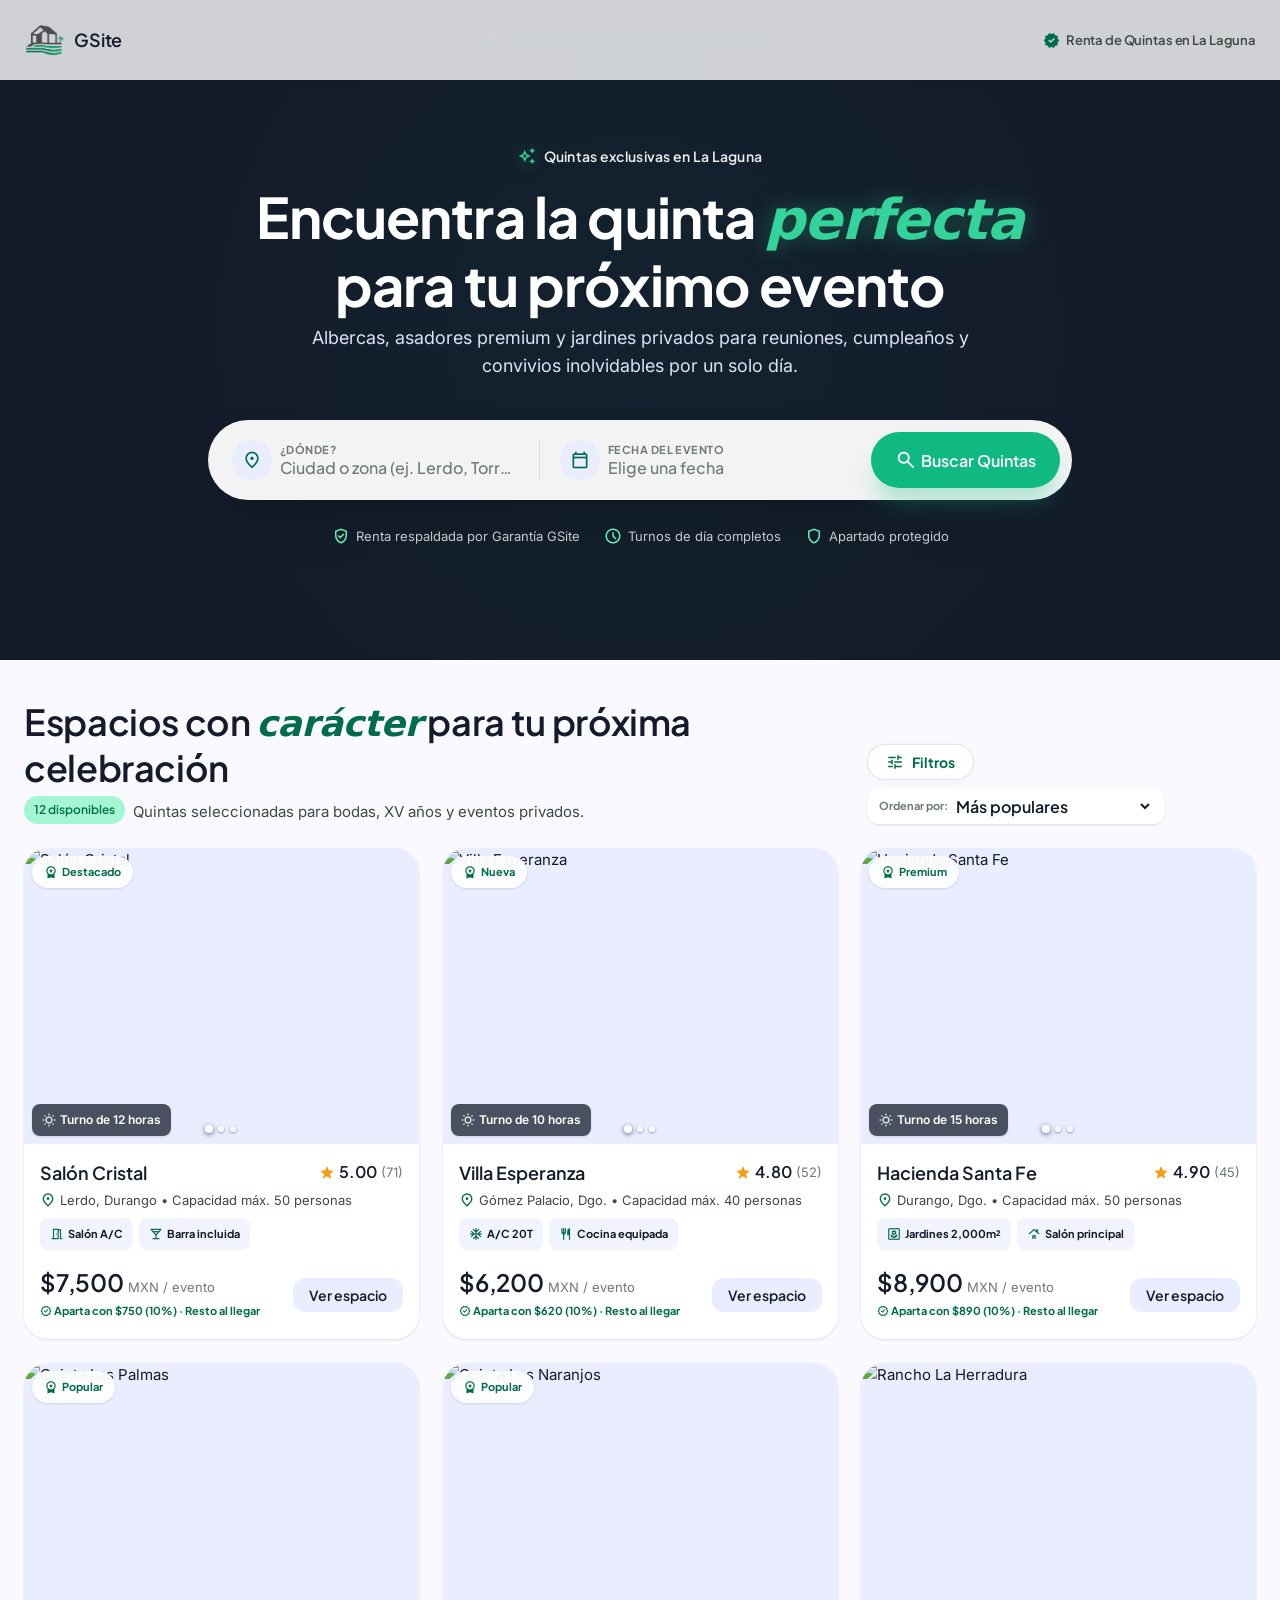
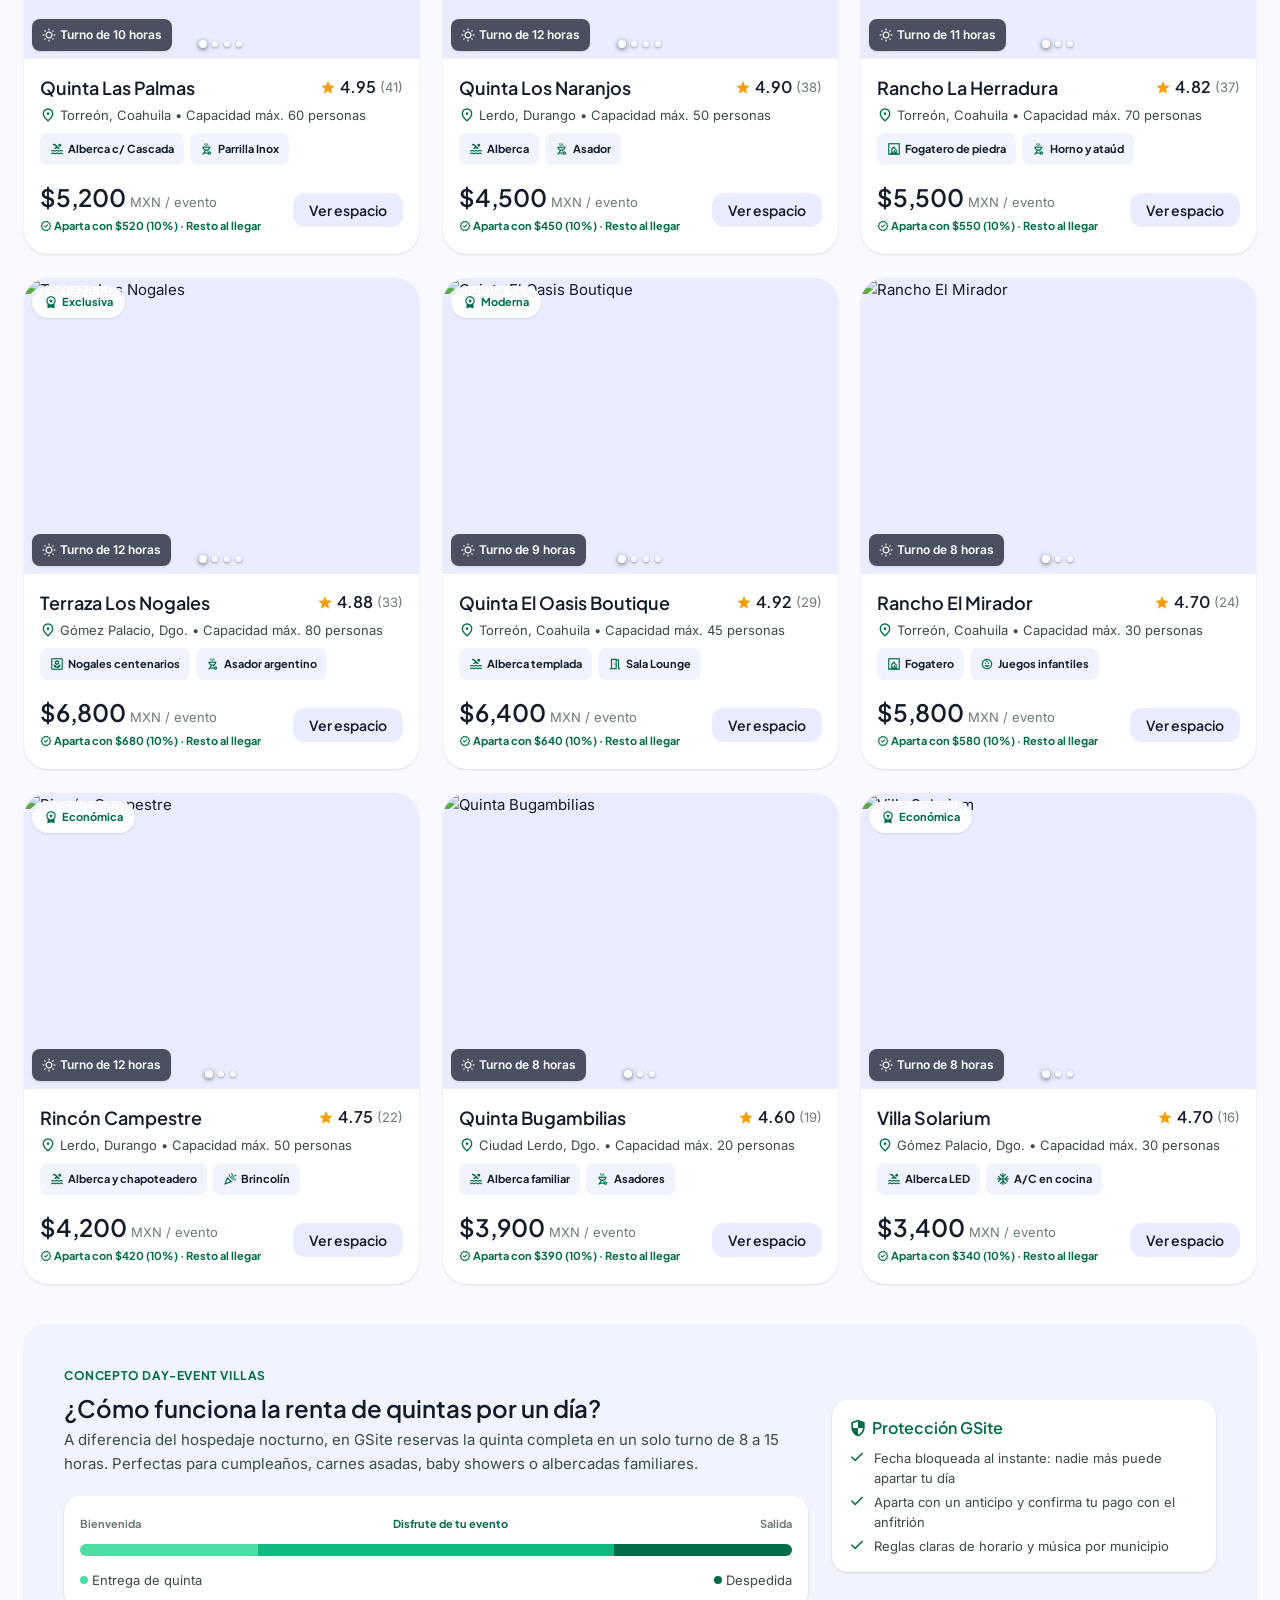
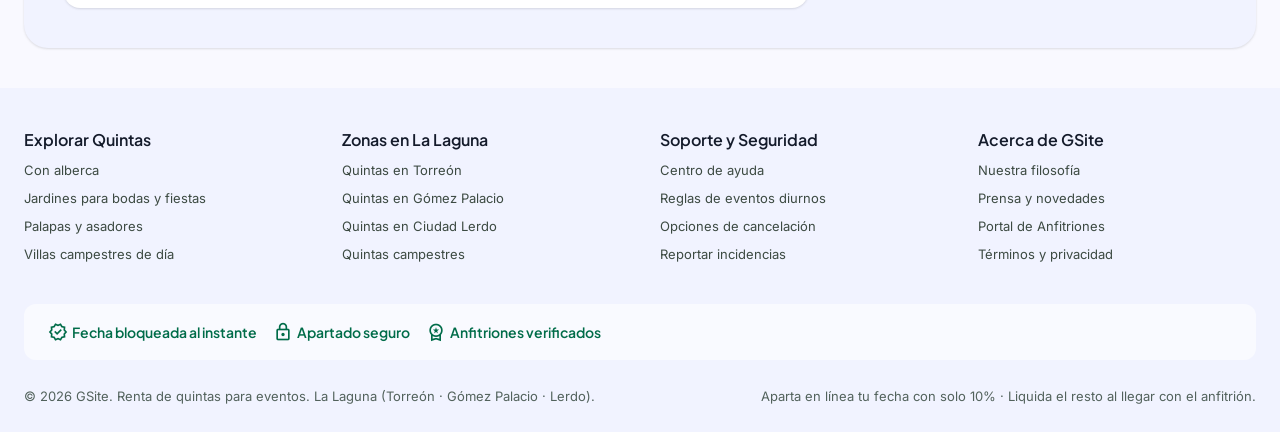
==== commit 01ea2a10: "Add files via upload" ====
--- a/index.html
+++ b/index.html
@@ -11,7 +11,7 @@
 <link href="https://fonts.googleapis.com/css2?family=Inter:wght@400;500;600&family=Plus+Jakarta+Sans:wght@600;700&display=swap" rel="stylesheet">
 <link href="https://fonts.googleapis.com/css2?family=Material+Symbols+Outlined:opsz,wght,FILL,GRAD@20..48,100..700,0..1,-50..200&display=swap" rel="stylesheet">
 <link rel="stylesheet" href="https://cdn.jsdelivr.net/npm/flatpickr/dist/flatpickr.min.css">
-<link rel="stylesheet" href="css/styles.css">
+<link rel="stylesheet" href="css/styles.css?v=3.3">
 </head>
 <body>
 <div id="loadingScreen">
@@ -30,10 +30,10 @@
       <span class="brand-name">GSite</span>
     </a>
     <div class="header-actions">
-      <span class="pill-btn" style="border:none; background:transparent; font-size:13px; color:var(--on-surface-variant); font-weight:600;">
-        <span class="ms" style="color:var(--primary); font-size:16px;">verified</span>
+      <div class="header-tagline">
+        <span class="ms fill">verified</span>
         <span>Renta de Quintas en La Laguna</span>
-      </span>
+      </div>
     </div>
   </div>
 </header>
@@ -47,17 +47,19 @@
     <div class="hero-glow"></div>
     <div class="hero-content">
       <div class="hero-pill"><span class="ms">auto_awesome</span><span>Quintas exclusivas en La Laguna</span></div>
-      <h1>Encuentra la quinta perfecta para tu próximo evento</h1>
+      <h1>Encuentra la quinta <em class="hero-accent">perfecta</em> para tu próximo evento</h1>
       <p class="sub">Albercas, asadores premium y jardines privados para reuniones, cumpleaños y convivios inolvidables por un solo día.</p>
 
       <div class="search-pill">
-        <label class="s-field">
+        <div class="s-field loc-field" id="locField">
           <div class="s-icon"><span class="ms">location_on</span></div>
           <div class="s-text">
             <span class="s-label">¿Dónde?</span>
-            <input class="s-input" id="searchLocation" type="text" placeholder="Ciudad o zona..." autocomplete="off">
-          </div>
-        </label>
+            <input class="s-input" id="searchLocation" type="text" placeholder="Ciudad o zona (ej. Lerdo, Torreón...)" autocomplete="off">
+          </div>
+          <!-- Dropdown autocompletador de ubicaciones -->
+          <div class="loc-dropdown" id="locDropdown"></div>
+        </div>
         <div class="s-divider"></div>
         <div class="s-field" id="dateField">
           <div class="s-icon"><span class="ms">calendar_today</span></div>
@@ -66,20 +68,6 @@
             <input class="s-input" id="searchDate" type="text" placeholder="Elige una fecha" readonly>
           </div>
         </div>
-        <div class="s-divider"></div>
-        <div class="s-field" style="cursor:default; justify-content:space-between;">
-          <div style="display:flex; align-items:center; gap:var(--space-sm); min-width:0;">
-            <div class="s-icon"><span class="ms">groups</span></div>
-            <div class="s-text">
-              <span class="s-label">Invitados</span>
-              <div class="s-guests"><strong id="guestCount">Cualquiera</strong><span id="guestUnit" class="hidden">personas</span></div>
-            </div>
-          </div>
-          <div class="stepper">
-            <button type="button" aria-label="Disminuir invitados" onclick="adjustGuests(-5)"><span class="ms">remove</span></button>
-            <button type="button" aria-label="Aumentar invitados" onclick="adjustGuests(5)"><span class="ms">add</span></button>
-          </div>
-        </div>
         <div class="s-cta-wrap">
           <button class="s-cta" type="button" onclick="applyFilters(true)"><span class="ms">search</span><span>Buscar Quintas</span></button>
         </div>
@@ -92,30 +80,25 @@
       </div>
     </div>
   </section>
-
-  <!-- ===================== CATEGORY BAR ===================== -->
-  <div class="category-bar">
-    <div class="container category-inner">
-      <div class="chips" id="categoryBar"></div>
-      <button class="filter-btn" type="button" onclick="openFilterModal()" title="Filtros avanzados">
-        <span class="ms">tune</span><span class="lbl">Filtros</span>
-        <span class="filter-count" id="filterCount">0</span>
-      </button>
-    </div>
-  </div>
 
   <!-- ===================== LISTINGS ===================== -->
   <section class="container results" id="resultados">
     <div class="results-head">
       <div>
         <div class="results-title">
-          <h2>Espacios con carácter para tu próxima celebración</h2>
+          <h2>Espacios con <em class="title-accent">carácter</em> para tu próxima celebración</h2>
+        </div>
+        <div class="results-meta">
           <span class="count-badge" id="countBadge">0 disponibles</span>
-        </div>
-        <p>Quintas seleccionadas para bodas, XV años y eventos privados.</p>
+          <p>Quintas seleccionadas para bodas, XV años y eventos privados.</p>
+        </div>
       </div>
       <div class="head-tools">
         <button class="clear-btn" id="clearFiltersBtn" type="button" onclick="clearFilters()">Limpiar búsqueda <span class="ms" style="font-size:16px">close</span></button>
+        <button class="filter-btn" type="button" onclick="openFilterModal()" title="Filtros avanzados">
+          <span class="ms">tune</span><span class="lbl">Filtros</span>
+          <span class="filter-count" id="filterCount">0</span>
+        </button>
         <div class="sort-box">
           <span>Ordenar por:</span>
           <select id="sortSelect" onchange="renderCatalog()">
@@ -137,12 +120,12 @@
         <h3>¿Cómo funciona la renta de quintas por un día?</h3>
         <p>A diferencia del hospedaje nocturno, en GSite reservas la quinta completa en un solo turno de 8 a 15 horas. Perfectas para cumpleaños, carnes asadas, baby showers o albercadas familiares.</p>
         <div class="timeline">
-          <div class="tl-top"><span>Entrada</span><span class="mid">Horas de sol &amp; alberca</span><span>Salida</span></div>
+          <div class="tl-top"><span>Bienvenida</span><span class="mid">Disfrute de tu evento</span><span>Salida</span></div>
           <div class="tl-bar"><i style="width:25%; background:var(--primary-fixed-dim)"></i><i style="width:50%; background:var(--primary-container)"></i><i style="width:25%; background:var(--secondary)"></i></div>
           <div class="tl-legend">
-            <span><b style="background:var(--primary-fixed-dim)"></b> Bienvenida &amp; Asador</span>
-            <span><b style="background:var(--primary-container)"></b> Alberca libre</span>
-            <span><b style="background:var(--secondary)"></b> Música y despedida</span>
+            <span><b style="background:var(--primary-fixed-dim)"></b> Entrega de quinta</span>
+            <span></span>
+            <span><b style="background:var(--secondary)"></b> Despedida</span>
           </div>
         </div>
       </div>
@@ -153,7 +136,6 @@
           <li><span class="ms">done</span><span>Aparta con un anticipo y confirma tu pago con el anfitrión</span></li>
           <li><span class="ms">done</span><span>Reglas claras de horario y música por municipio</span></li>
         </ul>
-        <a href="#">Saber más sobre garantías</a>
       </div>
     </div>
   </section>
@@ -168,7 +150,7 @@
       <div class="foot-col"><h4>Explorar Quintas</h4><a href="#">Con alberca</a><a href="#">Jardines para bodas y fiestas</a><a href="#">Palapas y asadores</a><a href="#">Villas campestres de día</a></div>
       <div class="foot-col"><h4>Zonas en La Laguna</h4><a href="#">Quintas en Torreón</a><a href="#">Quintas en Gómez Palacio</a><a href="#">Quintas en Ciudad Lerdo</a><a href="#">Quintas campestres</a></div>
       <div class="foot-col"><h4>Soporte y Seguridad</h4><a href="#">Centro de ayuda</a><a href="#">Reglas de eventos diurnos</a><a href="#">Opciones de cancelación</a><a href="#">Reportar incidencias</a></div>
-      <div class="foot-col"><h4>Acerca de GSite</h4><a href="#">Nuestra filosofía</a><a href="#">Prensa y novedades</a><a href="#">Términos de servicio</a><a href="#">Aviso de privacidad</a></div>
+      <div class="foot-col"><h4>Acerca de GSite</h4><a href="#">Nuestra filosofía</a><a href="#">Prensa y novedades</a><a href="portal-anfitriones/">Portal de Anfitriones</a><a href="#">Términos y privacidad</a></div>
     </div>
     <div class="foot-trust">
       <span><span class="ms">verified</span> Fecha bloqueada al instante</span>
@@ -193,9 +175,9 @@
       <div class="filter-group">
         <span class="filter-group-title">Precio máximo por evento</span>
         <div class="range-slider-wrap">
-          <input type="range" id="filterPriceRange" min="3000" max="12000" step="500" value="12000" oninput="onPriceSlider(this.value)">
+          <input type="range" id="filterPriceRange" min="1500" max="12000" step="500" value="12000" oninput="onPriceSlider(this.value)">
           <div class="range-labels">
-            <span>$3,000 MXN</span>
+            <span>$1,500 MXN</span>
             <strong id="filterPriceLabel" style="color:var(--primary); font-size:15px;">Hasta $12,000 MXN</strong>
             <span>$12,000 MXN</span>
           </div>
@@ -245,7 +227,7 @@
 <script src="https://cdn.jsdelivr.net/npm/flatpickr"></script>
 <script src="https://cdn.jsdelivr.net/npm/flatpickr/dist/l10n/es.js"></script>
 <script src="js/quintas.js"></script>
-<script src="js/app.js"></script>
+<script src="js/app.js?v=3.0"></script>
 <script>window.addEventListener("load",function(){setTimeout(function(){var l=document.getElementById("loadingScreen");if(l)l.classList.add("hide");},350);});setTimeout(function(){var l=document.getElementById("loadingScreen");if(l)l.classList.add("hide");},4000);</script>
 </body>
 </html>
--- a/css/styles.css
+++ b/css/styles.css
@@ -119,6 +119,8 @@
 .main-nav a:hover{color:var(--on-surface);}
 .main-nav a.active{color:var(--primary);}
 .header-actions{display:flex; align-items:center; gap:var(--space-sm);}
+.header-tagline{display:inline-flex; align-items:center; gap:6px; font-family:var(--font-display); font-size:13px; font-weight:600; color:var(--on-surface-variant); letter-spacing:-0.01em; user-select:none;}
+.header-tagline .ms{color:var(--primary); font-size:17px;}
 
 /* ---------- Hero ---------- */
 .hero{position:relative; overflow:hidden; background:var(--on-surface);}
@@ -126,13 +128,13 @@
 .hero-scrim{position:absolute; inset:0; background:linear-gradient(to top, var(--on-surface), rgba(20,27,43,.5), rgba(20,27,43,.75));}
 .hero-glow{position:absolute; inset:0; background:radial-gradient(circle at center, rgba(0,108,73,.15), transparent 70%); opacity:.6;}
 .hero-content{position:relative; display:flex; flex-direction:column; align-items:center; text-align:center; padding:calc(var(--header-h) + 3rem) var(--gutter) 5rem;}
-.hero-pill{display:inline-flex; align-items:center; gap:var(--space-xs); padding:6px var(--space-md); border-radius:var(--r-full); background:rgba(255,255,255,.15); backdrop-filter:blur(12px); box-shadow:var(--shadow-md); margin-bottom:var(--space-md); color:#fff; font-family:var(--font-display); font-size:var(--fs-label-lg); font-weight:600; letter-spacing:.01em;}
-.hero-pill .ms{color:var(--primary-fixed); font-size:18px;}
+.hero-pill{display:inline-flex; align-items:center; gap:8px; margin-bottom:var(--space-md); color:rgba(255,255,255,.92); font-family:var(--font-display); font-size:14px; font-weight:600; letter-spacing:0.02em; user-select:none;}
+.hero-pill .ms{color:#34d399; font-size:18px; filter:drop-shadow(0 2px 8px rgba(52,211,153,.4));}
 .hero h1{font-family:var(--font-display); font-size:var(--fs-display-mobile); line-height:var(--lh-display-mobile); letter-spacing:-0.015em; font-weight:700; color:#fff; max-width:56rem; margin-bottom:var(--space-sm);}
 .hero p.sub{font-size:var(--fs-body-md); line-height:var(--lh-body-md); color:var(--surface-variant); max-width:42rem; margin-bottom:var(--space-xl);}
 
 /* Search pill */
-.search-pill{width:100%; max-width:64rem; background:rgba(255,255,255,.95); backdrop-filter:blur(24px); box-shadow:var(--shadow-2xl); border-radius:var(--r-3xl); padding:var(--space-xs); display:flex; flex-direction:column; gap:var(--space-xs); text-align:left;}
+.search-pill{width:100%; max-width:54rem; background:rgba(255,255,255,.95); backdrop-filter:blur(24px); box-shadow:var(--shadow-2xl); border-radius:var(--r-3xl); padding:var(--space-xs); display:flex; flex-direction:column; gap:var(--space-xs); text-align:left;}
 .s-field{flex:1; min-width:0; display:flex; align-items:center; gap:var(--space-sm); padding:var(--space-sm) var(--space-md); border-radius:var(--r-2xl); transition:var(--ease); cursor:pointer; position:relative;}
 .s-field:hover{background:rgba(241,243,255,.6);}
 .s-icon{width:40px; height:40px; border-radius:50%; background:var(--surface-container); color:var(--primary); display:flex; align-items:center; justify-content:center; flex-shrink:0; transition:var(--ease);}
@@ -140,20 +142,29 @@
 .s-text{display:flex; flex-direction:column; min-width:0; flex:1;}
 .s-label{font-family:var(--font-display); font-size:var(--fs-label-sm); line-height:var(--lh-label-sm); letter-spacing:.04em; text-transform:uppercase; color:var(--outline); font-weight:700;}
 .s-input{width:100%; border:none; outline:none; background:transparent; font-family:var(--font-display); font-size:var(--fs-title-sm); font-weight:600; color:var(--on-surface); text-overflow:ellipsis; padding:0; cursor:inherit;}
-.s-input::placeholder{color:var(--outline); font-weight:600;}
-.s-guests{display:flex; align-items:baseline; gap:var(--space-xs);}
-.s-guests strong{font-family:var(--font-display); font-size:var(--fs-title-sm); font-weight:600;}
-.s-guests span{font-size:var(--fs-body-sm); color:var(--on-surface-variant);}
-.stepper{display:flex; align-items:center; gap:4px; background:var(--surface-container); padding:4px 8px; border-radius:var(--r-full); box-shadow:inset 0 2px 4px rgba(0,0,0,.05); flex-shrink:0;}
-.stepper button{width:24px; height:24px; border-radius:50%; background:var(--surface-lowest); display:flex; align-items:center; justify-content:center; box-shadow:var(--shadow-sm);}
-.stepper button:hover{background:var(--primary); color:var(--on-primary);}
-.stepper button:active{transform:scale(.92);}
-.stepper .ms{font-size:14px;}
+.s-input::placeholder{color:var(--outline); font-weight:500;}
+
+/* Autocomplete Dropdown para ¿Dónde? */
+.loc-field{position:relative;}
+.loc-dropdown{position:absolute; top:calc(100% + 10px); left:0; width:100%; min-width:320px; max-width:400px; background:#ffffff; border-radius:var(--r-2xl); box-shadow:0 18px 40px -8px rgba(15,23,42,.25), 0 0 1px 1px rgba(0,0,0,.06); border:1px solid var(--surface-variant); padding:8px; z-index:90; display:none; max-height:320px; overflow-y:auto; animation:locSlideDown .2s cubic-bezier(0.16, 1, 0.3, 1);}
+.loc-dropdown.open{display:block;}
+@keyframes locSlideDown{from{opacity:0; transform:translateY(-8px);} to{opacity:1; transform:translateY(0);}}
+.loc-dropdown-title{font-family:var(--font-display); font-size:11px; font-weight:700; text-transform:uppercase; letter-spacing:.06em; color:var(--outline); padding:8px 12px 6px;}
+.loc-item{display:flex; align-items:center; gap:12px; padding:10px 12px; border-radius:var(--r-lg); cursor:pointer; transition:var(--ease); text-align:left; width:100%; background:transparent; border:none;}
+.loc-item:hover, .loc-item:focus{background:var(--surface-low); outline:none;}
+.loc-item-icon{width:34px; height:34px; border-radius:50%; background:var(--surface-container); color:var(--primary); display:flex; align-items:center; justify-content:center; flex-shrink:0; transition:var(--ease);}
+.loc-item:hover .loc-item-icon{background:var(--primary); color:#fff;}
+.loc-item-text{display:flex; flex-direction:column; min-width:0; flex:1;}
+.loc-item-text strong{font-family:var(--font-display); font-size:14px; font-weight:600; color:var(--on-surface); line-height:1.2;}
+.loc-item-text small{font-size:12px; color:var(--on-surface-variant); margin-top:2px; white-space:nowrap; overflow:hidden; text-overflow:ellipsis;}
+.loc-empty{padding:18px 12px; font-size:13px; color:var(--on-surface-variant); text-align:center; line-height:1.4;}
+@media (max-width: 767px){.loc-dropdown{max-width:100%; min-width:100%;}}
+
 .s-divider{display:none; width:1px; height:40px; background:rgba(187,202,191,.4);}
 .s-cta-wrap{padding:4px; flex-shrink:0;}
 .s-cta{width:100%; height:56px; padding:0 var(--space-lg); border-radius:var(--r-full); background:var(--primary-container); color:var(--on-primary); display:flex; align-items:center; justify-content:center; gap:var(--space-xs); font-family:var(--font-display); font-size:var(--fs-title-sm); font-weight:600; box-shadow:var(--shadow-cta);}
-.s-cta:hover{background:var(--primary); transform:scale(1.05);}
-.s-cta:active{transform:scale(.95);}
+.s-cta:hover{background:var(--primary); transform:scale(1.03);}
+.s-cta:active{transform:scale(.97);}
 .s-cta .ms{font-size:22px;}
 
 .trust{margin-top:var(--space-lg); display:flex; flex-wrap:wrap; justify-content:center; gap:var(--space-sm) var(--space-lg); color:rgba(255,255,255,.8); font-size:var(--fs-body-sm);}
@@ -168,10 +179,12 @@
 .chip .ms{font-size:18px;}
 .chip:hover{color:var(--primary); background:rgba(130,245,193,.4);}
 .chip.active{background:var(--primary); color:var(--on-primary); box-shadow:0 4px 6px -1px rgba(0,108,73,.2);}
-.filter-btn{display:flex; align-items:center; gap:8px; padding:8px 16px; border-radius:var(--r-full); background:var(--surface-lowest); font-family:var(--font-display); font-size:var(--fs-label-lg); font-weight:600; box-shadow:var(--shadow-sm); flex-shrink:0; position:relative;}
-.filter-btn:hover{background:var(--surface-container);}
-.filter-btn .ms{font-size:18px; color:var(--on-surface-variant);}
-.filter-btn .lbl{display:none;}
+.title-accent{color:var(--primary); font-style:italic; font-weight:700;}
+.hero-accent{color:#34d399; font-style:italic; font-weight:700; text-shadow:0 0 25px rgba(52,211,153,.35);}
+.filter-btn{display:inline-flex; align-items:center; gap:8px; padding:8px 18px; border-radius:var(--r-full); background:#ffffff; color:var(--primary); border:1px solid rgba(0,108,73,.15); font-family:var(--font-display); font-size:var(--fs-label-lg); font-weight:700; box-shadow:0 2px 8px rgba(0,0,0,.04); flex-shrink:0; position:relative; cursor:pointer; transition:var(--ease);}
+.filter-btn:hover{background:var(--surface-container); border-color:var(--primary); color:var(--primary); transform:translateY(-1px); box-shadow:0 4px 12px rgba(0,108,73,.12);}
+.filter-btn .ms{font-size:18px; color:var(--primary);}
+.filter-btn .lbl{display:inline;}
 .filter-count{width:20px; height:20px; border-radius:50%; background:var(--primary-container); color:var(--on-primary); font-size:11px; font-weight:700; display:none; align-items:center; justify-content:center;}
 .filter-count.show{display:flex;}
 
@@ -180,6 +193,8 @@
 .results-head{display:flex; flex-direction:column; gap:var(--space-md); margin-bottom:var(--space-lg);}
 .results-title{display:flex; flex-wrap:wrap; align-items:center; gap:8px;}
 .results-title h2{font-family:var(--font-display); font-size:var(--fs-headline-lg-mobile); line-height:var(--lh-headline-lg-mobile); letter-spacing:-0.01em; font-weight:600;}
+.results-meta{display:flex; flex-wrap:wrap; align-items:center; gap:8px; margin-top:6px;}
+.results-meta p{margin:0; color:var(--on-surface-variant);}
 .count-badge{padding:2px 10px; border-radius:var(--r-full); background:rgba(130,245,193,.7); color:var(--on-secondary-container); font-family:var(--font-display); font-size:var(--fs-label-md); font-weight:600;}
 .results-head p{color:var(--on-surface-variant); margin-top:4px;}
 .sort-box{display:flex; align-items:center; gap:var(--space-xs); align-self:flex-start; background:var(--surface-lowest); padding:6px 12px; border-radius:var(--r-xl); box-shadow:var(--shadow-sm);}
@@ -193,31 +208,35 @@
 /* ---------- Grid & Cards ---------- */
 .grid{display:grid; grid-template-columns:1fr; gap:var(--space-lg);}
 .empty-state{grid-column:1/-1; padding:60px 24px; text-align:center; color:var(--on-surface-variant);}
-.card{display:flex; flex-direction:column; background:var(--surface-lowest); border-radius:var(--r-3xl); overflow:hidden; box-shadow:var(--shadow-sm); transition:var(--ease); cursor:pointer;}
-.card:hover{box-shadow:var(--shadow-xl); transform:translateY(-4px);}
-.card-media{position:relative; width:100%; aspect-ratio:4/3; overflow:hidden; background:var(--surface-container);}
-.card-media img{width:100%; height:100%; object-fit:cover; transition:transform .5s ease-out;}
+.card{display:flex; flex-direction:column; background:var(--surface-lowest); border-radius:var(--r-3xl); overflow:hidden; box-shadow:var(--shadow-sm); cursor:pointer; opacity:0; transform:translateY(36px); transition:opacity .65s cubic-bezier(0.16, 1, 0.3, 1), transform .65s cubic-bezier(0.16, 1, 0.3, 1), box-shadow .25s ease; will-change:opacity, transform;}
+.card.revealed{opacity:1; transform:translateY(0);}
+.card.revealed:hover{box-shadow:var(--shadow-xl); transform:translateY(-6px); transition-delay:0s !important;}
+.card.revealed:active{transform:scale(.98); transition:transform .12s ease;}
+.card-media{position:relative; width:100%; aspect-ratio:4/3; overflow:hidden; background:var(--surface-container); touch-action:pan-y; user-select:none; -webkit-user-select:none;}
+.card-media img{width:100%; height:100%; object-fit:cover; transition:transform .5s ease-out, opacity .2s ease-out;}
+.card-media img.slide-left{animation:cardSlideLeft .28s cubic-bezier(0.16, 1, 0.3, 1);}
+.card-media img.slide-right{animation:cardSlideRight .28s cubic-bezier(0.16, 1, 0.3, 1);}
+@keyframes cardSlideLeft{0%{opacity:.3; transform:translateX(28px) scale(.98);} 100%{opacity:1; transform:translateX(0) scale(1);}}
+@keyframes cardSlideRight{0%{opacity:.3; transform:translateX(-28px) scale(.98);} 100%{opacity:1; transform:translateX(0) scale(1);}}
 .card:hover .card-media img{transform:scale(1.05);}
-.card-badges{position:absolute; top:var(--space-sm); left:var(--space-sm); display:flex; align-items:center; gap:6px;}
+.card-badges{position:absolute; top:var(--space-sm); left:var(--space-sm); display:flex; flex-wrap:wrap; align-items:center; gap:6px; z-index:2;}
 .badge{padding:4px 12px; border-radius:var(--r-full); background:rgba(255,255,255,.9); backdrop-filter:blur(12px); color:var(--primary); font-family:var(--font-display); font-size:var(--fs-label-sm); font-weight:700; display:flex; align-items:center; gap:4px; box-shadow:var(--shadow-sm);}
 .badge .ms{font-size:14px;}
 .badge.solid{background:var(--primary-container); color:var(--on-primary);}
 .badge.neutral{color:var(--on-surface);}
-.fav-btn{position:absolute; top:var(--space-sm); right:var(--space-sm); width:36px; height:36px; border-radius:50%; background:rgba(255,255,255,.8); backdrop-filter:blur(12px); display:flex; align-items:center; justify-content:center; color:var(--on-surface-variant); box-shadow:var(--shadow-md);}
-.fav-btn:hover{background:#fff; color:var(--error);}
-.fav-btn:active{transform:scale(.9);}
-.fav-btn.active{color:#ef4444;}
-.card-turno{position:absolute; bottom:var(--space-sm); left:var(--space-sm); padding:4px 10px; border-radius:var(--r-lg); background:rgba(20,27,43,.75); backdrop-filter:blur(12px); color:#fff; font-size:12px; display:flex; align-items:center; gap:4px;}
+.card-turno{position:absolute; bottom:var(--space-sm); left:var(--space-sm); padding:4px 10px; border-radius:var(--r-lg); background:rgba(20,27,43,.75); backdrop-filter:blur(12px); color:#fff; font-size:12px; font-weight:600; display:flex; align-items:center; gap:4px; z-index:2; box-shadow:var(--shadow-sm);}
 .card-turno .ms{font-size:14px;}
 .card-nav{position:absolute; top:50%; transform:translateY(-50%); width:28px; height:28px; border-radius:50%; background:rgba(255,255,255,.88); display:flex; align-items:center; justify-content:center; opacity:0; z-index:3;}
 .card-nav .ms{font-size:18px;}
 .card-nav.prev{left:8px;} .card-nav.next{right:8px;}
 .card-nav:hover{background:#fff; transform:translateY(-50%) scale(1.1);}
 .card-media:hover .card-nav{opacity:1;}
-@media(hover:none){.card-nav{opacity:1;}}
-.card-dots{position:absolute; bottom:44px; left:0; right:0; display:flex; justify-content:center; gap:5px; z-index:2;}
-.card-dots .dot{width:5px; height:5px; border-radius:50%; background:rgba(255,255,255,.55); transition:var(--ease);}
-.card-dots .dot.active{background:#fff; transform:scale(1.3);}
+@media(max-width:768px), (hover:none){
+  .card-nav{display:none !important;}
+}
+.card-dots{position:absolute; bottom:12px; left:0; right:0; display:flex; justify-content:center; gap:6px; z-index:2; pointer-events:none;}
+.card-dots .dot{width:6px; height:6px; border-radius:50%; background:rgba(255,255,255,.65); transition:var(--ease); box-shadow:0 1px 3px rgba(0,0,0,.4);}
+.card-dots .dot.active{background:#fff; transform:scale(1.35); box-shadow:0 1px 4px rgba(0,0,0,.6);}
 .card-body{padding:var(--space-md); display:flex; flex-direction:column; flex:1; justify-content:space-between; gap:var(--space-sm);}
 .card-top{display:flex; align-items:baseline; justify-content:space-between; gap:8px; margin-bottom:4px;}
 .card-name{font-family:var(--font-display); font-size:var(--fs-title-md); line-height:var(--lh-title-md); font-weight:600; transition:var(--ease); display:-webkit-box; -webkit-line-clamp:1; -webkit-box-orient:vertical; overflow:hidden;}
@@ -238,6 +257,23 @@
 .card-note .ms{font-size:12px;}
 .btn-detail{padding:8px 16px; border-radius:var(--r-xl); background:var(--surface-container); font-family:var(--font-display); font-size:var(--fs-label-lg); font-weight:600;}
 .card:hover .btn-detail, .btn-detail:hover{background:var(--primary); color:var(--on-primary);}
+@media(max-width:480px){
+  .card-media{aspect-ratio:16/10;}
+  .card-badges{gap:4px; top:8px; left:8px;}
+  .card-turno{bottom:8px; left:8px; padding:3px 8px; font-size:11px;}
+  .card-turno .ms{font-size:13px;}
+  .badge{padding:3px 8px; font-size:11px;}
+  .badge .ms{font-size:12px;}
+  .card-body{padding:14px; gap:8px;}
+  .card-name{font-size:var(--fs-title-sm);}
+  .card-loc{margin-bottom:4px; font-size:12px;}
+  .amen-chips{gap:4px;}
+  .amen-chip{padding:3px 8px; font-size:11px;}
+  .amen-chip .ms{font-size:13px;}
+  .card-foot{padding-top:4px;}
+  .price strong{font-size:19px;}
+  .btn-detail{padding:7px 14px; font-size:13px;}
+}
 
 /* ---------- Explainer bento ---------- */
 .bento{margin-top:var(--space-xl); padding:var(--space-lg); border-radius:var(--r-3xl); background:var(--surface-low); box-shadow:var(--shadow-sm); display:flex; flex-direction:column; gap:var(--space-lg);}
@@ -362,9 +398,6 @@
   .host-card{width:auto;}
   .foot-grid{grid-template-columns:repeat(4,1fr);}
 }
-@media(prefers-reduced-motion:reduce){
-  *{transition:none !important; animation:none !important;}
-}
 
 /* =========================================================
    VISTA DE DETALLES (segunda pantalla)
@@ -475,7 +508,7 @@
 /* Ubicación */
 .map-link{display:inline-flex; align-items:center; gap:4px; font-family:var(--font-display); font-size:var(--fs-label-md); font-weight:600; color:var(--primary);}
 .map-link:hover{text-decoration:underline;}
-.map-embed{height:260px; border-radius:var(--r-2xl); overflow:hidden; border:1px solid var(--surface-high);}
+.map-embed{height:320px; border-radius:var(--r-2xl); overflow:hidden; border:1px solid var(--surface-high); position:relative; box-shadow:var(--shadow-sm);}
 .map-embed iframe{width:100%; height:100%; border:0; display:block;}
 
 /* Reglas */
